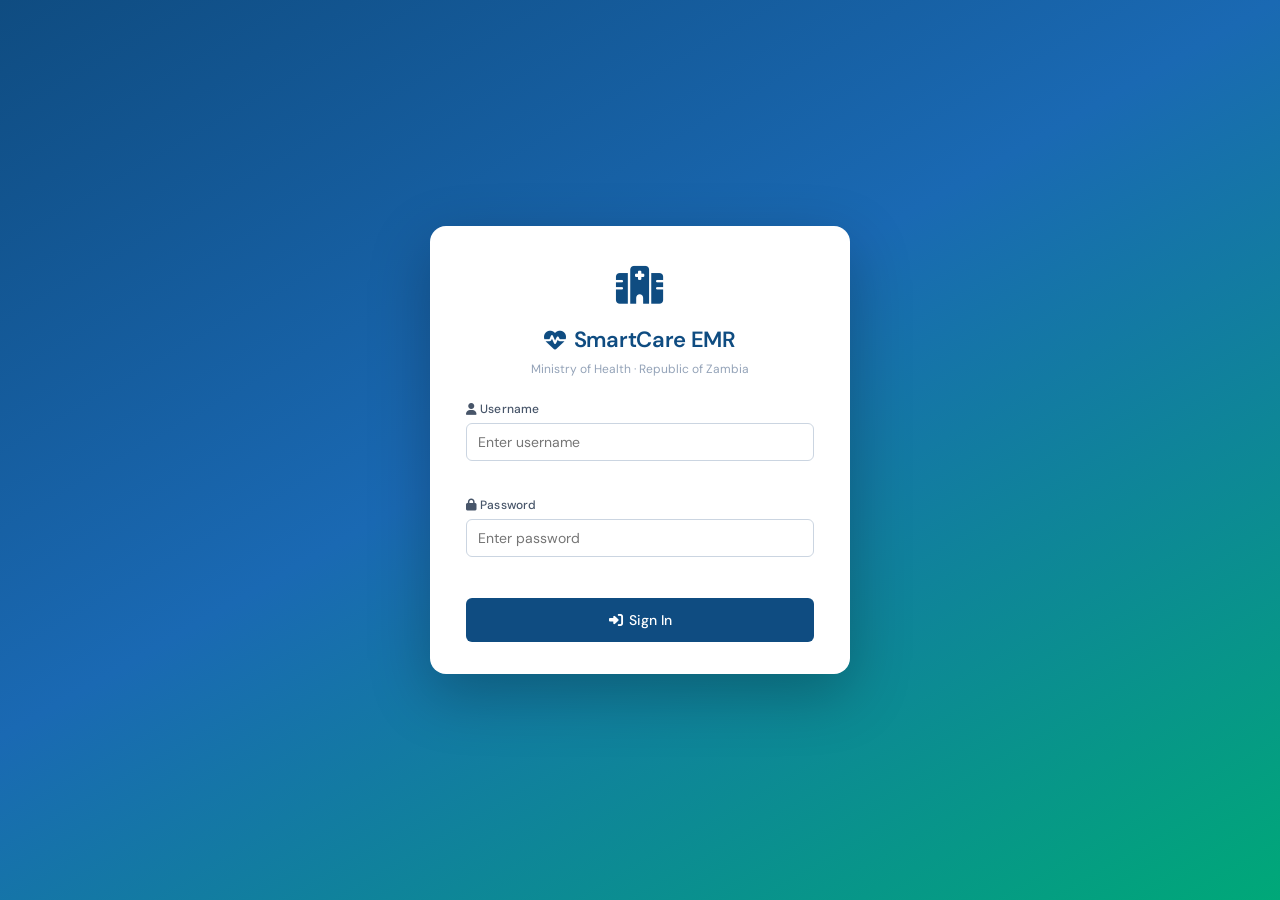
==== static/index.html @ 4b78ac8f "AI UI updated" ====
<!DOCTYPE html>
<html lang="en">
<head>
<meta charset="UTF-8">
<meta name="viewport" content="width=device-width, initial-scale=1.0">
<title>SmartCare EMR — Zambia</title>
<link href="https://fonts.googleapis.com/css2?family=DM+Sans:ital,opsz,wght@0,9..40,300;0,9..40,400;0,9..40,500;0,9..40,600;1,9..40,300&family=DM+Mono:wght@400;500&display=swap" rel="stylesheet">
<link rel="stylesheet" href="https://cdnjs.cloudflare.com/ajax/libs/font-awesome/6.5.2/css/all.min.css" integrity="sha512-SnH5WK+bZxgPHs44uWIX+LLJAJ9/2PkPKZ5QiAj6Ta86w+fsb2TkcmfRyVX3pBnMFcV7oQPJkl9QevSCWr3W6A==" crossorigin="anonymous" referrerpolicy="no-referrer" />
<style>
/* ── reset & design tokens ── */
*{box-sizing:border-box;margin:0;padding:0}
:root{
  --bg:#f0f4f8;--surface:#fff;--surface2:#f7f9fc;
  --border:#e2e8f0;--border2:#cbd5e1;
  --primary:#0f4c81;--primary-light:#1a69b3;--primary-ghost:#e8f0fb;
  --accent:#00a878;--accent-light:#e6f7f3;
  --danger:#dc2626;--danger-light:#fef2f2;
  --warn:#d97706;--warn-light:#fffbeb;
  --text:#0f172a;--text2:#475569;--text3:#94a3b8;
  --radius:10px;--radius-sm:6px;
  --shadow:0 1px 3px rgba(0,0,0,.08),0 1px 2px rgba(0,0,0,.05);
  --shadow-md:0 4px 12px rgba(0,0,0,.1);
  --sidebar-w:224px;
}
html,body{height:100%}
body{font-family:'DM Sans',sans-serif;background:var(--bg);color:var(--text);font-size:14px;line-height:1.5;-webkit-text-size-adjust:100%}
</style>
<style>
/* ── login screen ── */
#login-screen {
  display: flex;
  align-items: center;
  justify-content: center;
  min-height: 100vh;
  min-height: 100dvh; /* dynamic viewport on mobile — avoids browser chrome overlap */
  background: linear-gradient(150deg, #0f4c81 0%, #1a69b3 45%, #00a878 100%);
  padding: 16px;
  overflow-y: auto;
}
.login-card {
  background: white;
  border-radius: 16px;
  padding: 32px 36px;
  width: 100%;
  max-width: 420px;
  box-shadow: 0 20px 60px rgba(0,0,0,.25);
}
.login-logo { text-align: center; margin-bottom: 22px }
.login-logo .cross { font-size: 38px; margin-bottom: 8px; display: block }
.login-logo h1 {
  font-size: 22px; font-weight: 600; color: var(--primary);
  letter-spacing: -.3px; display: flex; align-items: center;
  justify-content: center; gap: 8px;
}
.login-logo p { font-size: 12px; color: var(--text3); margin-top: 4px }
/* Responsive login */
@media (max-width: 480px) {
  #login-screen {
    padding: 16px 12px;
    align-items: center;
    padding-top: max(16px, env(safe-area-inset-top, 16px));
    padding-bottom: max(16px, env(safe-area-inset-bottom, 16px));
  }
  .login-card {
    padding: 24px 20px;
    border-radius: 14px;
    max-height: none;
    margin: auto;
  }
  .login-logo { margin-bottom: 18px }
  .login-logo .cross { font-size: 32px }
  .login-logo h1 { font-size: 19px }
}
@media (max-width: 360px) {
  .login-logo h1 { font-size: 17px }
}
/* ── app shell ── */
#app{display:none;height:100vh;flex-direction:row;overflow:hidden}
.sidebar-overlay{display:none;position:fixed;inset:0;background:rgba(0,0,0,.45);z-index:99}
.sidebar-overlay.open{display:block}
/* ── sidebar ── */
.sidebar{width:var(--sidebar-w);background:var(--primary);display:flex;flex-direction:column;flex-shrink:0;overflow:hidden;z-index:100;transition:transform .25s ease}
.sidebar-logo{padding:20px 18px 16px;border-bottom:1px solid rgba(255,255,255,.1)}
.sidebar-logo h1{font-size:16px;font-weight:600;color:white;letter-spacing:-.2px}
.sidebar-logo p{font-size:11px;color:rgba(255,255,255,.5);margin-top:2px}
.sidebar-user{padding:12px 16px;border-bottom:1px solid rgba(255,255,255,.1);display:flex;align-items:center;gap:10px}
.user-avatar{width:34px;height:34px;border-radius:50%;background:rgba(255,255,255,.2);display:flex;align-items:center;justify-content:center;font-size:13px;font-weight:600;color:white;flex-shrink:0}
.user-info p{font-size:12px;font-weight:500;color:white;line-height:1.3}
.user-info span{font-size:10px;color:rgba(255,255,255,.5);text-transform:uppercase;letter-spacing:.4px}
nav{flex:1;padding:8px 0;overflow-y:auto}
.nav-section{padding:14px 18px 4px;font-size:10px;font-weight:600;text-transform:uppercase;letter-spacing:.6px;color:rgba(255,255,255,.3)}
.nav-item{display:flex;align-items:center;gap:10px;padding:11px 18px;cursor:pointer;color:rgba(255,255,255,.65);font-size:13px;font-weight:400;transition:all .15s;border-left:3px solid transparent;touch-action:manipulation}
.nav-item:hover,.nav-item:active{color:white;background:rgba(255,255,255,.07)}
.nav-item.active{color:white;background:rgba(255,255,255,.13);border-left-color:var(--accent);font-weight:500}
.nav-item i{width:16px;font-size:14px;text-align:center;flex-shrink:0;opacity:.8}
.nav-item.active i{opacity:1}
.sidebar-footer{padding:12px 16px;border-top:1px solid rgba(255,255,255,.1)}
.logout-btn{width:100%;padding:9px;background:rgba(255,255,255,.08);border:1px solid rgba(255,255,255,.15);border-radius:var(--radius-sm);color:rgba(255,255,255,.7);font-size:12px;cursor:pointer;font-family:inherit;transition:all .15s}
.logout-btn:hover{background:rgba(255,255,255,.15);color:white}
</style>
<style>
/* ── main area ── */
.main{flex:1;display:flex;flex-direction:column;overflow:hidden;min-width:0}
.topbar{background:white;border-bottom:1px solid var(--border);padding:0 20px;height:56px;display:flex;align-items:center;justify-content:space-between;flex-shrink:0;gap:12px}
.topbar-left{display:flex;align-items:center;gap:12px;min-width:0}
.topbar h2{font-size:16px;font-weight:600;color:var(--text);letter-spacing:-.2px;white-space:nowrap;overflow:hidden;text-overflow:ellipsis}
.topbar-right{display:flex;align-items:center;gap:10px;flex-shrink:0}
.hamburger{display:none;background:none;border:none;cursor:pointer;padding:6px;border-radius:6px;color:var(--text);flex-shrink:0;touch-action:manipulation}
.hamburger:hover{background:var(--bg)}
.hamburger i{font-size:18px}
.page{flex:1;overflow-y:auto;padding:20px}
/* ── dashboard banner ── */
.dash-banner{display:flex;align-items:center;gap:16px;background:white;border-radius:var(--radius);padding:16px 20px;margin-bottom:20px;border:1px solid var(--border);box-shadow:var(--shadow);flex-wrap:wrap}
.dash-banner__icon{width:44px;height:44px;border-radius:10px;display:flex;align-items:center;justify-content:center;font-size:20px;flex-shrink:0}
.dash-banner--doctor .dash-banner__icon{background:var(--primary-ghost);color:var(--primary)}
.dash-banner--nurse  .dash-banner__icon{background:var(--accent-light);color:var(--accent)}
.dash-banner--admin  .dash-banner__icon{background:var(--warn-light);color:var(--warn)}
.dash-banner__body{flex:1;min-width:0}
.dash-banner__name{font-size:15px;font-weight:600;color:var(--text);letter-spacing:-.2px}
.dash-banner__meta{font-size:12px;color:var(--text3);margin-top:2px}
.dash-banner__actions{display:flex;gap:8px;flex-wrap:wrap}
/* ── stat cards ── */
.stats-grid{display:grid;grid-template-columns:repeat(4,1fr);gap:14px;margin-bottom:20px}
.stat-card{background:white;border-radius:var(--radius);padding:16px 18px;border:1px solid var(--border);box-shadow:var(--shadow)}
.stat-card .label{font-size:11px;color:var(--text3);text-transform:uppercase;letter-spacing:.5px;margin-bottom:6px}
.stat-card .value{font-size:26px;font-weight:600;color:var(--text);line-height:1;letter-spacing:-.5px}
.stat-card .sub{font-size:11px;color:var(--text3);margin-top:4px}
.stat-card.accent{border-left:3px solid var(--accent)}
.stat-card.primary{border-left:3px solid var(--primary)}
.stat-card.warn{border-left:3px solid var(--warn)}
.stat-card.danger{border-left:3px solid var(--danger)}
/* ── cards ── */
.card{background:white;border-radius:var(--radius);border:1px solid var(--border);box-shadow:var(--shadow)}
.card--danger-border{border-left:3px solid var(--danger)}
.card--warn-border{border-left:3px solid var(--warn)}
.card-header{padding:14px 18px;border-bottom:1px solid var(--border);display:flex;align-items:center;justify-content:space-between;flex-wrap:wrap;gap:8px}
.card-header h3{font-size:14px;font-weight:600;color:var(--text)}
.card-body{padding:16px 18px}
/* ── grids ── */
.grid-2{display:grid;grid-template-columns:1fr 1fr;gap:16px}
.grid-3{display:grid;grid-template-columns:1fr 1fr 1fr;gap:16px}
</style>
<style>
/* ── tables ── */
.table-wrap{overflow-x:auto;-webkit-overflow-scrolling:touch}
table{width:100%;border-collapse:collapse}
th{text-align:left;font-size:11px;font-weight:600;text-transform:uppercase;letter-spacing:.5px;color:var(--text3);padding:10px 14px;border-bottom:1px solid var(--border);white-space:nowrap}
td{padding:11px 14px;border-bottom:1px solid var(--border);font-size:13px;color:var(--text2);vertical-align:middle}
tr:last-child td{border-bottom:none}
tr:hover td{background:#fafbfc}
.patient-name{font-weight:500;color:var(--text)}
/* ── badges ── */
.badge{display:inline-flex;align-items:center;gap:4px;padding:2px 9px;border-radius:20px;font-size:11px;font-weight:500;white-space:nowrap}
.badge-green{background:var(--accent-light);color:#065f46}
.badge-blue{background:var(--primary-ghost);color:var(--primary)}
.badge-warn{background:var(--warn-light);color:#92400e}
.badge-red{background:var(--danger-light);color:var(--danger)}
.badge-gray{background:#f1f5f9;color:var(--text3)}
/* ── forms ── */
.form-grid{display:grid;grid-template-columns:1fr 1fr;gap:14px}
.form-grid.cols-3{grid-template-columns:1fr 1fr 1fr}
.form-grid.cols-1{grid-template-columns:1fr}
.field{display:flex;flex-direction:column;gap:5px}
.field.span-2{grid-column:span 2}
label{font-size:12px;font-weight:500;color:var(--text2);letter-spacing:.1px}
input,select,textarea{padding:9px 11px;border:1px solid var(--border2);border-radius:var(--radius-sm);font-size:14px;font-family:inherit;color:var(--text);background:white;transition:border-color .15s,box-shadow .15s;outline:none;width:100%}
input:focus,select:focus,textarea:focus{border-color:var(--primary-light);box-shadow:0 0 0 3px rgba(26,105,179,.1)}
textarea{resize:vertical;min-height:70px}
.section-divider{grid-column:1/-1;padding:8px 0 4px;border-bottom:1px solid var(--border);margin-bottom:4px}
.section-divider h4{font-size:11px;font-weight:600;text-transform:uppercase;letter-spacing:.5px;color:var(--text3)}
/* ── buttons ── */
.btn{padding:9px 16px;border-radius:var(--radius-sm);font-size:13px;font-weight:500;cursor:pointer;font-family:inherit;transition:all .15s;border:none;display:inline-flex;align-items:center;gap:6px;touch-action:manipulation;white-space:nowrap}
.btn-primary{background:var(--primary);color:white}.btn-primary:hover{background:var(--primary-light)}
.btn-accent{background:var(--accent);color:white}.btn-accent:hover{background:#00956a}
.btn-outline{background:transparent;border:1px solid var(--border2);color:var(--text2)}.btn-outline:hover{background:var(--surface2)}
.btn-ghost{background:transparent;color:var(--primary);border:none;padding:6px 10px;font-size:12px}.btn-ghost:hover{background:var(--primary-ghost)}
.btn-danger{background:var(--danger);color:white}
.btn-sm{padding:5px 11px;font-size:12px}
/* ── search bar ── */
.search-bar{display:flex;align-items:center;gap:10px;background:white;border:1px solid var(--border2);border-radius:var(--radius-sm);padding:8px 12px;flex:1;max-width:380px}
.search-bar input{border:none;outline:none;font-size:13px;flex:1;background:transparent;color:var(--text);padding:0;box-shadow:none}
.search-bar i{color:var(--text3);flex-shrink:0;font-size:13px}
</style>
<style>
/* ── patient detail ── */
.patient-header{display:flex;align-items:flex-start;gap:16px;padding:18px;border-bottom:1px solid var(--border);flex-wrap:wrap}
.patient-avatar{width:52px;height:52px;border-radius:50%;background:var(--primary-ghost);display:flex;align-items:center;justify-content:center;font-size:18px;font-weight:600;color:var(--primary);flex-shrink:0}
.patient-meta{flex:1;min-width:0}
.patient-meta h2{font-size:18px;font-weight:600;letter-spacing:-.3px}
.patient-meta .smart-id{font-family:'DM Mono',monospace;font-size:12px;color:var(--primary);background:var(--primary-ghost);padding:2px 8px;border-radius:4px;display:inline-block;margin:3px 0}
.patient-actions{display:flex;gap:8px;flex-wrap:wrap}
.info-grid{display:grid;grid-template-columns:repeat(3,1fr);gap:12px;padding:16px 18px}
.info-item .key{font-size:10px;color:var(--text3);text-transform:uppercase;letter-spacing:.4px;margin-bottom:2px}
.info-item .val{font-size:13px;font-weight:500;color:var(--text)}
/* ── vitals ── */
.vitals-row{display:flex;gap:10px;flex-wrap:wrap;padding:14px 18px;background:var(--surface2);border-bottom:1px solid var(--border)}
.vital{background:white;border-radius:8px;padding:10px 14px;border:1px solid var(--border);text-align:center;min-width:76px}
.vital .v-label{font-size:10px;color:var(--text3);text-transform:uppercase;letter-spacing:.4px}
.vital .v-val{font-size:16px;font-weight:600;color:var(--primary);margin-top:2px}
.vital .v-unit{font-size:10px;color:var(--text3)}
/* ── encounter cards ── */
.enc-card{border:1px solid var(--border);border-radius:var(--radius-sm);margin-bottom:10px;overflow:hidden}
.enc-header{padding:12px 14px;background:var(--surface2);display:flex;align-items:center;justify-content:space-between;cursor:pointer;user-select:none;gap:8px}
.enc-header-left{display:flex;align-items:center;gap:8px;flex:1;min-width:0;flex-wrap:wrap}
.enc-header-right{display:flex;align-items:center;gap:10px;flex-shrink:0}
.enc-body{padding:14px 16px;display:none}
.enc-body.open{display:block}
.enc-detail-grid{display:grid;grid-template-columns:1fr 1fr;gap:10px}
.enc-detail .key{font-size:10px;color:var(--text3);text-transform:uppercase;letter-spacing:.3px;margin-bottom:2px}
.enc-detail .val{font-size:13px;color:var(--text2)}
/* ── charts ── */
.bar-chart{display:flex;flex-direction:column;gap:8px}
.bar-row{display:flex;align-items:center;gap:10px}
.bar-label{font-size:12px;color:var(--text2);width:110px;flex-shrink:0;white-space:nowrap;overflow:hidden;text-overflow:ellipsis}
.bar-track{flex:1;background:var(--bg);border-radius:4px;height:8px;overflow:hidden}
.bar-fill{height:100%;border-radius:4px;background:var(--primary);transition:width .5s ease}
.bar-fill.accent{background:var(--accent)}
.bar-val{font-size:11px;color:var(--text3);width:28px;text-align:right;flex-shrink:0}
.trend-chart{display:flex;align-items:flex-end;gap:6px;height:60px;padding:0 4px}
.trend-bar{flex:1;background:var(--primary);border-radius:3px 3px 0 0;opacity:.7;transition:opacity .15s;min-width:0;position:relative}
.trend-bar:hover{opacity:1}
.trend-bar .tip{position:absolute;top:-22px;left:50%;transform:translateX(-50%);background:var(--text);color:white;font-size:10px;padding:2px 6px;border-radius:4px;white-space:nowrap;opacity:0;pointer-events:none;transition:opacity .15s}
.trend-bar:hover .tip{opacity:1}
/* ── misc ── */
.vitals-modal-note{font-size:13px;color:var(--text2);margin-bottom:16px;display:flex;align-items:center;gap:6px}
.empty-state{text-align:center;padding:36px;color:var(--text3)}
.empty-state p{font-size:13px}
.tag{display:inline-block;background:var(--primary-ghost);color:var(--primary);font-size:11px;padding:2px 8px;border-radius:4px;font-family:'DM Mono',monospace}
.flex{display:flex;align-items:center}
.gap-2{gap:8px}.gap-3{gap:12px}.mb-4{margin-bottom:16px}
.text-sm{font-size:12px;color:var(--text3)}
.loading{text-align:center;padding:40px;color:var(--text3);font-size:13px}
.section-title{font-size:13px;font-weight:600;color:var(--text);margin-bottom:12px}
.page-toolbar{display:flex;align-items:center;justify-content:space-between;flex-wrap:wrap;gap:10px;margin-bottom:16px}
/* ── toast ── */
.toast{position:fixed;bottom:24px;right:16px;left:16px;max-width:360px;margin:0 auto;background:var(--text);color:white;padding:11px 18px;border-radius:var(--radius-sm);font-size:13px;z-index:1000;transform:translateY(80px);opacity:0;transition:all .3s;box-shadow:var(--shadow-md)}
.toast.show{transform:translateY(0);opacity:1}
.toast.success{background:var(--accent)}.toast.error{background:var(--danger)}
/* ── modal ── */
.modal-overlay{position:fixed;inset:0;background:rgba(0,0,0,.45);z-index:200;display:none;align-items:flex-end;justify-content:center;padding:0}
.modal-overlay.open{display:flex}
.modal{background:white;border-radius:16px 16px 0 0;width:100%;max-width:700px;max-height:92vh;overflow:hidden;display:flex;flex-direction:column;box-shadow:0 -8px 40px rgba(0,0,0,.2)}
.modal-header{padding:16px 20px;border-bottom:1px solid var(--border);display:flex;align-items:center;justify-content:space-between;flex-shrink:0}
.modal-header h3{font-size:16px;font-weight:600}
.modal-body{padding:20px;overflow-y:auto;flex:1;-webkit-overflow-scrolling:touch}
.modal-footer{padding:14px 20px;border-top:1px solid var(--border);display:flex;justify-content:flex-end;gap:10px;flex-shrink:0;flex-wrap:wrap}
</style>
<style>
/* ════════════════════════════════════════════
   RESPONSIVE
   ════════════════════════════════════════════ */
@media (max-width:900px){
  .stats-grid{grid-template-columns:repeat(2,1fr)}
  .grid-3{grid-template-columns:1fr 1fr}
  .info-grid{grid-template-columns:repeat(2,1fr)}
}
@media (max-width:640px){
  .sidebar{position:fixed;top:0;left:0;bottom:0;transform:translateX(-100%);box-shadow:4px 0 24px rgba(0,0,0,.2)}
  .sidebar.open{transform:translateX(0)}
  .hamburger{display:flex}
  #topbar-facility,#topbar-date{display:none}
  .page{padding:14px}
  .stats-grid{grid-template-columns:1fr 1fr}
  .grid-2,.grid-3{grid-template-columns:1fr}
  .info-grid{grid-template-columns:1fr 1fr}
  .enc-detail-grid{grid-template-columns:1fr}
  .form-grid,.form-grid.cols-3{grid-template-columns:1fr}
  .field.span-2{grid-column:span 1}
  .search-bar{max-width:100%}
  .patient-header{flex-direction:column}
  .patient-actions{width:100%}
  .patient-actions .btn{flex:1;justify-content:center}
  .login-card{padding:24px 20px}
  .modal{max-height:95vh}
  .modal-footer{flex-direction:column}
  .modal-footer .btn{width:100%;justify-content:center}
  .topbar{padding:0 14px}
  .toast{bottom:16px;right:12px;left:12px}
  .dash-banner{flex-direction:column;align-items:flex-start}
  .dash-banner__actions{width:100%}
  .dash-banner__actions .btn{flex:1;justify-content:center}
}
@media (max-width:380px){
  .stats-grid{grid-template-columns:1fr}
}

/* ── Enhanced dashboard components ── */

/* AI nav item highlight */
.nav-item[data-page="ai"]{border-left-color:transparent}
.nav-item[data-page="ai"].active{border-left-color:#f59e0b}

/* KPI delta badges on stat cards */
.stat-delta{display:inline-flex;align-items:center;gap:3px;font-size:11px;font-weight:600;padding:1px 6px;border-radius:10px;margin-top:4px}
.stat-delta.up{background:#dcfce7;color:#166534}
.stat-delta.down{background:var(--danger-light);color:var(--danger)}
.stat-delta.flat{background:#f1f5f9;color:var(--text3)}

/* Data quality panel */
.dq-issue{display:flex;align-items:flex-start;gap:12px;padding:12px 0;border-bottom:1px solid var(--border)}
.dq-issue:last-child{border-bottom:none}
.dq-icon{width:32px;height:32px;border-radius:8px;display:flex;align-items:center;justify-content:center;font-size:14px;flex-shrink:0;margin-top:2px}
.dq-icon.high{background:var(--danger-light);color:var(--danger)}
.dq-icon.med{background:var(--warn-light);color:var(--warn)}
.dq-icon.low{background:var(--primary-ghost);color:var(--primary)}
.dq-body{flex:1}
.dq-title{font-size:13px;font-weight:500;color:var(--text)}
.dq-desc{font-size:12px;color:var(--text3);margin-top:2px}
.dq-count{font-size:22px;font-weight:700;flex-shrink:0;text-align:right;min-width:40px}

/* Quick search results */
.qsr-item{display:flex;align-items:center;gap:10px;padding:10px 14px;cursor:pointer;border-bottom:1px solid var(--border);transition:background .1s}
.qsr-item:last-child{border-bottom:none}
.qsr-item:hover{background:var(--bg)}
.qsr-avatar{width:30px;height:30px;border-radius:50%;background:var(--primary-ghost);color:var(--primary);display:flex;align-items:center;justify-content:center;font-size:11px;font-weight:600;flex-shrink:0}
.qsr-body{flex:1;min-width:0}
.qsr-name{font-size:13px;font-weight:500;color:var(--text)}
.qsr-meta{font-size:11px;color:var(--text3);margin-top:2px}

/* Triage mode bar */
.triage-mode-bar{display:none;align-items:center;justify-content:space-between;gap:12px;background:var(--primary);border-radius:var(--radius);padding:14px 18px;margin-bottom:16px;flex-wrap:wrap}
.triage-mode-bar.active{display:flex}
.tm-info{color:#fff}
.tm-info h4{font-size:14px;font-weight:600}
.tm-info p{font-size:12px;opacity:.75;margin-top:2px}
.tm-actions{display:flex;gap:8px;flex-wrap:wrap;align-items:center}
.progress-bar{height:4px;background:rgba(255,255,255,.2);border-radius:2px;overflow:hidden;margin-top:6px;min-width:120px}
.progress-fill{height:100%;background:var(--accent);border-radius:2px;transition:width .4s ease}

/* Vitals quick-entry strip */
.vitals-strip{display:grid;grid-template-columns:repeat(6,1fr);gap:10px;padding:14px 18px;border-top:1px solid var(--border)}
.vs-field{display:flex;flex-direction:column;gap:4px}
.vs-label{font-size:10px;font-weight:600;text-transform:uppercase;letter-spacing:.4px;color:var(--text3)}
.vs-input{padding:7px 10px;border:1px solid var(--border2);border-radius:var(--radius-sm);font-size:14px;font-family:inherit;outline:none;width:100%;transition:border-color .15s,box-shadow .15s}
.vs-input:focus{border-color:var(--accent);box-shadow:0 0 0 3px rgba(0,168,120,.1)}

/* Critical row in triage */
@keyframes pulse-anim{0%,100%{opacity:1}50%{opacity:.7}}
.critical-label{display:inline-flex;align-items:center;gap:4px;background:var(--danger);color:#fff;padding:2px 7px;border-radius:4px;font-size:10px;font-weight:700;text-transform:uppercase;letter-spacing:.4px;animation:pulse-anim 2s infinite}

@media(max-width:640px){.vitals-strip{grid-template-columns:repeat(2,1fr)}}

/* ════════════════════════════════════════════════════════
   AI ASSISTANT — Professional UI v2
   ════════════════════════════════════════════════════════ */

@keyframes ai-shimmer{0%{background-position:0% 50%}50%{background-position:100% 50%}100%{background-position:0% 50%}}
@keyframes ai-status-pulse{0%{box-shadow:0 0 0 0 rgba(34,197,94,.5)}70%{box-shadow:0 0 0 5px rgba(34,197,94,0)}100%{box-shadow:0 0 0 0 rgba(34,197,94,0)}}
@keyframes bubble-in{from{opacity:0;transform:translateY(12px) scale(.98)}to{opacity:1;transform:translateY(0) scale(1)}}
@keyframes ai-dot-bounce{0%,60%,100%{transform:translateY(0);opacity:.35}30%{transform:translateY(-5px);opacity:1}}
@keyframes ai-fade-in{from{opacity:0;transform:translateY(8px)}to{opacity:1;transform:none}}

#ai-shell{display:flex;flex-direction:column;height:calc(100vh - 56px - 40px);max-width:900px;margin:0 auto;gap:12px}

/* Hero */
.ai-hero{position:relative;background:#fff;border:1px solid var(--border);border-radius:16px;padding:18px 22px;overflow:hidden;box-shadow:0 2px 16px rgba(15,76,129,.08),0 1px 3px rgba(0,0,0,.06);flex-shrink:0}
.ai-hero__glow{position:absolute;inset:0;pointer-events:none;opacity:.9}
.ai-hero::before{content:'';position:absolute;inset:0;background:linear-gradient(120deg,rgba(15,76,129,.04) 0%,rgba(26,105,179,.07) 40%,rgba(0,168,120,.04) 70%,rgba(15,76,129,.04) 100%);background-size:300% 300%;animation:ai-shimmer 8s ease infinite;pointer-events:none;border-radius:inherit}
.ai-hero__inner{position:relative;display:flex;align-items:center;gap:16px}
.ai-hero__icon{width:54px;height:54px;border-radius:15px;display:flex;align-items:center;justify-content:center;font-size:22px;color:white;flex-shrink:0;box-shadow:0 6px 20px rgba(0,0,0,.22),inset 0 1px 0 rgba(255,255,255,.2)}
.ai-hero__text{flex:1;min-width:0}
.ai-hero__title{font-size:17px;font-weight:700;color:var(--text);letter-spacing:-.35px;line-height:1.25}
.ai-hero__sub{font-size:12px;color:var(--text3);margin-top:5px;display:flex;align-items:center;gap:7px;flex-wrap:wrap}
.ai-hero__divider{opacity:.4}
.ai-status-dot{display:inline-block;width:8px;height:8px;border-radius:50%;background:#22c55e;flex-shrink:0;animation:ai-status-pulse 2.4s infinite}
.ai-hero__meta-badge{display:inline-flex;align-items:center;gap:5px;background:rgba(15,76,129,.07);border:1px solid rgba(15,76,129,.12);border-radius:20px;padding:2px 9px;font-size:11px;font-weight:500;color:var(--primary);letter-spacing:.1px}
.ai-hero__actions{flex-shrink:0}
.ai-icon-btn{display:inline-flex;align-items:center;gap:7px;padding:8px 15px;border:1.5px solid var(--border2);border-radius:9px;background:white;color:var(--text2);font-size:12px;font-weight:500;font-family:inherit;cursor:pointer;transition:all .18s;box-shadow:0 1px 4px rgba(0,0,0,.06)}
.ai-icon-btn i{font-size:12px}
.ai-icon-btn:hover{background:var(--bg);border-color:var(--primary);color:var(--primary);box-shadow:0 2px 8px rgba(15,76,129,.12)}

/* Tabs */
.ai-tabs{display:flex;background:white;border:1px solid var(--border);border-radius:12px;overflow:hidden;box-shadow:0 1px 4px rgba(0,0,0,.06);flex-shrink:0;padding:4px;gap:2px}
.ai-tab{flex:1;padding:9px 16px;border:none;background:transparent;cursor:pointer;font-family:inherit;font-size:13px;font-weight:500;color:var(--text3);display:flex;align-items:center;justify-content:center;gap:7px;transition:all .2s;border-radius:9px;position:relative}
.ai-tab i{font-size:13px}
.ai-tab:hover:not(.ai-tab--active){background:var(--bg);color:var(--text2)}
.ai-tab--active{color:var(--tab-color,var(--primary));background:color-mix(in srgb,var(--tab-color,var(--primary)) 10%,white);font-weight:600;box-shadow:0 1px 6px rgba(0,0,0,.1)}

/* Chat panel */
.ai-chat-panel{flex:1;display:flex;flex-direction:column;min-height:0;background:white;border:1px solid var(--border);border-radius:16px;overflow:hidden;box-shadow:0 2px 16px rgba(15,76,129,.07),0 1px 3px rgba(0,0,0,.05)}

/* Messages */
.ai-messages{flex:1;overflow-y:auto;padding:24px 20px 16px;display:flex;flex-direction:column;gap:18px;scroll-behavior:smooth;background:radial-gradient(ellipse at top left,rgba(15,76,129,.025) 0%,transparent 60%),radial-gradient(ellipse at bottom right,rgba(0,168,120,.02) 0%,transparent 60%),#fff}
.ai-messages::-webkit-scrollbar{width:4px}
.ai-messages::-webkit-scrollbar-track{background:transparent}
.ai-messages::-webkit-scrollbar-thumb{background:var(--border2);border-radius:4px}

/* Bubble rows */
.ai-bubble-row{display:flex;align-items:flex-end;gap:10px;animation:bubble-in .24s cubic-bezier(.22,.68,0,1.2)}
.ai-bubble-row--user{justify-content:flex-end}
.ai-bubble-row--ai{justify-content:flex-start}

/* Avatar */
.ai-avatar{width:34px;height:34px;border-radius:50%;display:flex;align-items:center;justify-content:center;font-size:13px;flex-shrink:0;margin-bottom:2px;box-shadow:0 2px 8px rgba(0,0,0,.12)}
.ai-avatar--user{color:white}
.ai-avatar--ai{border:1.5px solid var(--border)}

/* Bubbles */
.ai-bubble{max-width:72%;border-radius:18px;padding:13px 17px;font-size:14px;line-height:1.7;position:relative}
.ai-bubble--user{color:white;border-bottom-right-radius:5px;box-shadow:0 4px 16px rgba(0,0,0,.18)}
.ai-bubble--ai{background:#f8fafc;color:var(--text);border:1px solid var(--border);border-bottom-left-radius:5px;box-shadow:0 1px 4px rgba(0,0,0,.05)}
.ai-bubble__text{white-space:pre-wrap;word-break:break-word}
.ai-bubble__footer{display:flex;align-items:center;justify-content:flex-end;gap:8px;margin-top:7px;padding-top:6px;border-top:1px solid rgba(0,0,0,.05)}
.ai-bubble--user .ai-bubble__footer{border-top-color:rgba(255,255,255,.15)}
.ai-bubble__time{font-size:10px;opacity:.5;font-variant-numeric:tabular-nums}
.ai-copy-btn{background:none;border:none;cursor:pointer;color:var(--text3);font-size:11px;padding:3px 5px;border-radius:5px;transition:all .15s;opacity:0;display:flex;align-items:center;gap:3px}
.ai-bubble--ai:hover .ai-copy-btn{opacity:1}
.ai-copy-btn:hover{background:var(--border);color:var(--text2)}

/* Text formatting */
.ai-heading{font-size:14px;font-weight:700;color:var(--text);margin:12px 0 5px;padding-left:10px;border-left:3px solid var(--primary)}
.ai-bubble--user .ai-heading{border-left-color:rgba(255,255,255,.6);color:white}
.ai-para{margin-top:8px}
.ai-list-item{display:flex;gap:9px;align-items:baseline;margin:4px 0}
.ai-list-num{font-weight:700;color:var(--primary);min-width:20px;flex-shrink:0}
.ai-bubble--user .ai-list-num{color:rgba(255,255,255,.85)}
.ai-list-bullet{color:var(--primary);font-size:15px;line-height:1;flex-shrink:0}
.ai-bubble--user .ai-list-bullet{color:rgba(255,255,255,.75)}
.ai-inline-code{font-family:'DM Mono',monospace;font-size:12px;background:rgba(15,76,129,.08);color:var(--primary);padding:1px 6px;border-radius:5px;border:1px solid rgba(15,76,129,.12)}
.ai-bubble--user .ai-inline-code{background:rgba(255,255,255,.2);color:white;border-color:rgba(255,255,255,.25)}

/* Typing indicator */
.ai-typing{display:flex;gap:5px;align-items:center;padding:5px 2px}
.ai-dot{width:7px;height:7px;border-radius:50%;background:var(--text3);animation:ai-dot-bounce 1.3s infinite ease-in-out;display:inline-block}

/* Suggestion chips */
.ai-suggestions{display:flex;flex-direction:column;gap:12px;margin-top:6px}
.ai-suggestions__label{font-size:11px;font-weight:600;text-transform:uppercase;letter-spacing:.7px;color:var(--text3);display:flex;align-items:center;gap:6px}
.ai-chips-grid{display:grid;grid-template-columns:1fr 1fr;gap:9px}
.ai-chip{display:flex;align-items:center;gap:11px;padding:12px 14px;background:white;border:1.5px solid rgba(0,0,0,.07);border-radius:12px;cursor:pointer;font-family:inherit;font-size:13px;color:var(--text2);text-align:left;transition:all .2s;box-shadow:0 1px 4px rgba(0,0,0,.06)}
.ai-chip:hover{background:color-mix(in srgb,var(--chip-color) 5%,white);border-color:color-mix(in srgb,var(--chip-color) 35%,transparent);color:var(--text);transform:translateY(-2px);box-shadow:0 6px 18px rgba(0,0,0,.1)}
.ai-chip__icon{width:32px;height:32px;border-radius:9px;background:color-mix(in srgb,var(--chip-color) 12%,white);color:var(--chip-color);display:flex;align-items:center;justify-content:center;font-size:13px;flex-shrink:0;transition:all .2s}
.ai-chip:hover .ai-chip__icon{background:color-mix(in srgb,var(--chip-color) 18%,white);box-shadow:0 2px 8px color-mix(in srgb,var(--chip-color) 30%,transparent)}
.ai-chip__text{flex:1;line-height:1.45;font-size:12.5px}
.ai-chip__arrow{font-size:10px;color:var(--text3);opacity:0;transform:translateX(-6px);transition:all .2s}
.ai-chip:hover .ai-chip__arrow{opacity:1;transform:translateX(0);color:var(--chip-color)}

/* Input composer */
.ai-input-area{border-top:1px solid var(--border);padding:12px 14px 11px;background:#f8fafc;flex-shrink:0}
.ai-input-row{display:flex;gap:9px;align-items:flex-end}
.ai-input-wrap{flex:1;position:relative}
.ai-textarea{width:100%;padding:11px 14px;border:1.5px solid var(--border2);border-radius:12px;font-size:14px;font-family:inherit;color:var(--text);background:white;resize:none;outline:none;line-height:1.6;max-height:140px;overflow-y:auto;transition:border-color .18s,box-shadow .18s;display:block;box-shadow:0 1px 4px rgba(0,0,0,.05)}
.ai-textarea::placeholder{color:var(--text3)}
.ai-textarea:focus{border-color:var(--focus-color,var(--primary));box-shadow:0 0 0 3.5px color-mix(in srgb,var(--focus-color,var(--primary)) 13%,transparent),0 1px 4px rgba(0,0,0,.05)}
.ai-input-hint{font-size:10px;color:var(--text3);margin-top:6px;display:flex;align-items:center;gap:4px;opacity:.8}
.ai-send-btn{width:46px;height:46px;border-radius:12px;border:none;cursor:pointer;color:white;font-size:16px;flex-shrink:0;display:flex;align-items:center;justify-content:center;transition:opacity .15s,transform .18s,box-shadow .18s;box-shadow:0 4px 14px rgba(0,0,0,.22)}
.ai-send-btn:hover:not(:disabled){transform:scale(1.07) translateY(-1px);box-shadow:0 6px 20px rgba(0,0,0,.3)}
.ai-send-btn:active:not(:disabled){transform:scale(.96)}
.ai-disclaimer{font-size:10.5px;color:var(--text3);margin-top:9px;text-align:center;display:flex;align-items:center;justify-content:center;gap:5px;line-height:1.5;opacity:.85}

/* Insights panel */
.ai-insights-panel{flex:1;display:flex;flex-direction:column;gap:12px;overflow-y:auto;min-height:0}
.ai-insights-panel::-webkit-scrollbar{width:4px}
.ai-insights-panel::-webkit-scrollbar-track{background:transparent}
.ai-insights-panel::-webkit-scrollbar-thumb{background:var(--border2);border-radius:4px}
.ai-insights-hero{position:relative;overflow:hidden;border:1px solid var(--border);border-radius:16px;padding:20px 24px;display:flex;align-items:center;gap:16px;box-shadow:0 2px 14px rgba(15,76,129,.07);flex-shrink:0}
.ai-insights-hero::before{content:'';position:absolute;inset:0;background:linear-gradient(120deg,rgba(15,76,129,.05) 0%,rgba(26,105,179,.07) 40%,rgba(0,168,120,.04) 80%,transparent 100%);background-size:300% 300%;animation:ai-shimmer 8s ease infinite;pointer-events:none}
.ai-insights-hero__icon{position:relative;width:56px;height:56px;border-radius:15px;display:flex;align-items:center;justify-content:center;font-size:24px;color:white;flex-shrink:0;box-shadow:0 6px 20px rgba(0,0,0,.22),inset 0 1px 0 rgba(255,255,255,.2)}
.ai-insights-hero__title{position:relative;font-size:18px;font-weight:700;color:var(--text);letter-spacing:-.35px}
.ai-insights-hero__sub{position:relative;font-size:12px;color:var(--text3);margin-top:3px}
.ai-insights-card{background:white;border:1px solid var(--border);border-left:4px solid var(--accent-color,var(--primary));border-radius:14px;overflow:hidden;box-shadow:0 2px 12px rgba(0,0,0,.06)}
.ai-insights-card__header{display:flex;align-items:center;justify-content:space-between;padding:13px 18px;border-bottom:1px solid var(--border);background:#f8fafc}
.ai-insights-card__label{display:flex;align-items:center;gap:10px;font-size:13px;font-weight:600;color:var(--text)}
.ai-insights-card__icon{width:32px;height:32px;border-radius:8px;display:flex;align-items:center;justify-content:center;font-size:13px}
.ai-refresh-btn{display:inline-flex;align-items:center;gap:6px;padding:6px 12px;border:1.5px solid var(--border2);border-radius:8px;background:white;color:var(--text2);font-size:12px;font-weight:500;font-family:inherit;cursor:pointer;transition:all .18s;box-shadow:0 1px 4px rgba(0,0,0,.06)}
.ai-refresh-btn:hover{background:var(--primary-ghost);border-color:var(--primary);color:var(--primary)}
.ai-insights-card__body{padding:22px 20px}
.ai-insight-state{display:flex;align-items:center;gap:14px;padding:8px 0}
.ai-insight-state__spinner{width:44px;height:44px;border-radius:12px;background:var(--primary-ghost);color:var(--primary);display:flex;align-items:center;justify-content:center;font-size:17px;flex-shrink:0;box-shadow:0 2px 8px rgba(15,76,129,.1)}
.ai-insight-state__spinner--error{background:var(--danger-light);color:var(--danger);box-shadow:0 2px 8px rgba(220,38,38,.1)}
.ai-insight-state__spinner--idle{background:var(--warn-light);color:var(--warn);box-shadow:0 2px 8px rgba(217,119,6,.1)}
.ai-insight-state__title{font-size:14px;font-weight:600;color:var(--text)}
.ai-insight-state__sub{font-size:12px;color:var(--text3);margin-top:3px;line-height:1.5}
.ai-insight-content{font-size:14px;color:var(--text2);line-height:1.85;white-space:pre-wrap}
.ai-insights-disclaimer{display:flex;align-items:flex-start;gap:9px;padding:12px 16px;background:linear-gradient(135deg,var(--primary-ghost),rgba(230,247,243,.5));border:1px solid rgba(15,76,129,.1);border-radius:12px;font-size:11.5px;color:var(--text3);line-height:1.6;flex-shrink:0}
.ai-insights-disclaimer i{color:var(--primary);flex-shrink:0;margin-top:1px;opacity:.8}

/* CTA + badges */
.ai-cta-btn{display:inline-flex;align-items:center;gap:8px;padding:9px 16px;border-radius:var(--radius-sm);border:none;cursor:pointer;font-family:inherit;font-size:13px;font-weight:500;transition:all .18s;background:linear-gradient(135deg,var(--primary) 0%,#1a69b3 50%,var(--accent) 100%);color:white;box-shadow:0 2px 10px rgba(15,76,129,.35)}
.ai-cta-btn:hover{filter:brightness(1.08);box-shadow:0 5px 18px rgba(15,76,129,.45);transform:translateY(-1px)}
.ai-badge{background:rgba(255,255,255,.22);border-radius:4px;padding:1px 6px;font-size:10px;font-weight:600;letter-spacing:.3px;text-transform:uppercase}
.ai-panel-fade{animation:ai-fade-in .28s ease}

@media(max-width:640px){
  #ai-shell{height:calc(100dvh - 56px - 28px)}
  .ai-hero{padding:14px 16px;border-radius:12px}
  .ai-hero__icon{width:44px;height:44px;font-size:18px;border-radius:12px}
  .ai-hero__title{font-size:15px}
  .ai-hero__meta-badge{display:none}
  .ai-chips-grid{grid-template-columns:1fr}
  .ai-messages{padding:16px 14px}
  .ai-bubble{max-width:88%;font-size:13.5px}
  .ai-icon-btn span{display:none}
  .ai-tabs{padding:3px}
  .ai-chat-panel{border-radius:12px}
}
@media(max-width:480px){
  .ai-hero__sub .ai-hero__divider,.ai-hero__sub span:last-child{display:none}
  .ai-send-btn{width:42px;height:42px;border-radius:10px;font-size:15px}
}
</style>
<body>

<!-- ═══════════════════════ LOGIN ═══════════════════════ -->
<div id="login-screen">
  <div class="login-card">

    <div class="login-logo">
      <span class="cross"><i class="fa-solid fa-hospital" style="color:var(--primary)"></i></span>
      <h1><i class="fa-solid fa-heart-pulse"></i> SmartCare EMR</h1>
      <p>Ministry of Health · Republic of Zambia</p>
    </div>

    <div class="field" style="margin-bottom:14px">
      <label><i class="fas fa-user"></i> Username</label>
      <input type="text" id="l-user" placeholder="Enter username"
             autocomplete="username" inputmode="text">
    </div><br>
    <div class="field" style="margin-bottom:20px">
      <label><i class="fas fa-lock"></i> Password</label>
      <input type="password" id="l-pass" placeholder="Enter password"
             autocomplete="current-password"
             onkeydown="if(event.key==='Enter')doLogin()">
    </div><br>
    <button class="btn btn-primary"
            style="width:100%;justify-content:center;padding:13px;font-size:14px"
            onclick="doLogin()">
      <i class="fa-solid fa-sign-in-alt"></i> Sign In
    </button>
    <p id="l-err" style="color:var(--danger);font-size:12px;margin-top:12px;
                          text-align:center;display:none;line-height:1.4"></p>

  </div>
</div>

<!-- ═══════════════════════ APP SHELL ═══════════════════ -->
<div id="app">
  <div class="sidebar-overlay" id="sidebar-overlay" onclick="closeSidebar()"></div>
  <div class="sidebar" id="sidebar">
    <div class="sidebar-logo">
      <h1><i class="fa-solid fa-hospital-user" style="margin-right:6px"></i>SmartCare</h1>
      <p>EMR System · Zambia</p>
    </div>
    <div class="sidebar-user">
      <div class="user-avatar" id="sidebar-avatar">U</div>
      <div class="user-info">
        <p id="sidebar-name">User</p>
        <span id="sidebar-role">Role</span>
      </div>
    </div>
    <nav id="sidebar-nav"></nav>
    <div class="sidebar-footer">
      <button class="logout-btn" onclick="logout()">
        <i class="fa-solid fa-right-from-bracket"></i> Sign Out
      </button>
    </div>
  </div>
  <div class="main">
    <div class="topbar">
      <div class="topbar-left">
        <button class="hamburger" id="hamburger" onclick="toggleSidebar()" aria-label="Toggle menu">
          <i class="fa-solid fa-bars"></i>
        </button>
        <h2 id="page-title">Dashboard</h2>
      </div>
      <!-- Doctor: quick patient search -->
      <div id="qs-wrap" style="display:none;position:relative;flex:1;max-width:340px;margin:0 12px">
        <i class="fa-solid fa-magnifying-glass" style="position:absolute;left:11px;top:50%;transform:translateY(-50%);color:var(--text3);font-size:13px;pointer-events:none"></i>
        <input id="qs-input" type="text" placeholder="Quick patient search…" autocomplete="off"
          style="width:100%;padding:9px 12px 9px 34px;border:1px solid var(--border2);border-radius:var(--radius-sm);font-size:13px;font-family:inherit;outline:none"
          oninput="handleQuickSearch(this.value)" onfocus="openQS()">
        <div id="qs-results" style="display:none;position:absolute;top:calc(100% + 6px);left:0;right:0;background:white;border:1px solid var(--border);border-radius:var(--radius-sm);box-shadow:var(--shadow-md);z-index:100;max-height:320px;overflow-y:auto"></div>
      </div>
      <!-- Nurse: batch triage button -->
      <div id="triage-btn-wrap" style="display:none">
        <button class="btn btn-accent btn-sm" onclick="startBatchTriage()">
          <i class="fa-solid fa-bolt"></i> Batch Triage
        </button>
      </div>
      <div class="topbar-right">
        <span class="text-sm" id="topbar-facility"></span>
        <span id="topbar-date" class="text-sm"></span>
      </div>
    </div>
    <div class="page" id="page-content"></div>
  </div>
</div>

<!-- ═══════════════════════ MODAL ═══════════════════════ -->
<div class="modal-overlay" id="modal-overlay">
  <div class="modal" id="modal">
    <div class="modal-header">
      <h3 id="modal-title">Modal</h3>
      <button class="btn btn-ghost btn-sm" onclick="closeModal()" style="padding:4px 8px;font-size:16px">
        <i class="fa-solid fa-xmark"></i>
      </button>
    </div>
    <div class="modal-body" id="modal-body"></div>
    <div class="modal-footer" id="modal-footer"></div>
  </div>
</div>
<div class="toast" id="toast"></div>

<script src="/static/js/dashboard.doctor.js"></script>
<script src="/static/js/dashboard.nurse.js"></script>
<script src="/static/js/dashboard.admin.js"></script>
<script src="/static/js/pages.js"></script>
<script src="/static/js/ai.js"></script>
<!-- role-dashboards.js removed — was duplicate dead code -->
<script>
/* ═══════════════════════════════════════════════════════
   APP CORE — auth, routing, helpers
   ═══════════════════════════════════════════════════════ */

const API = '';
let token        = localStorage.getItem('emr_token');
let refreshToken = localStorage.getItem('emr_refresh');
let currentUser  = JSON.parse(localStorage.getItem('emr_user') || 'null');
let currentPage  = 'dashboard';
let _refreshTimer = null;

/* ── role nav ── */
const ROLE_NAV = {
  doctor: `
    <div class="nav-section">Clinical</div>
    <div class="nav-item" data-page="dashboard"  onclick="navigate('dashboard')"><i class="fa-solid fa-gauge-high fa-fw"></i> Dashboard</div>
    <div class="nav-item" data-page="patients"   onclick="navigate('patients')"><i class="fa-solid fa-users fa-fw"></i> Patients</div>
    <div class="nav-item" data-page="encounters" onclick="navigate('encounters')"><i class="fa-solid fa-stethoscope fa-fw"></i> Encounters</div>
    <div class="nav-section">Tools</div>
    <div class="nav-item" data-page="reports" onclick="navigate('reports')"><i class="fa-solid fa-chart-bar fa-fw"></i> Reports</div>
    <div class="nav-item" data-page="ai" onclick="navigateAI()" style="border-left:3px solid transparent">
      <i class="fa-solid fa-robot fa-fw"></i> AI Assistant
      <span style="margin-left:auto;background:var(--primary);color:white;font-size:9px;
             font-weight:700;padding:1px 6px;border-radius:10px;letter-spacing:.3px">NEW</span>
    </div>`,
  nurse: `
    <div class="nav-section">Nursing</div>
    <div class="nav-item" data-page="dashboard"  onclick="navigate('dashboard')"><i class="fa-solid fa-gauge-high fa-fw"></i> Dashboard</div>
    <div class="nav-item" data-page="patients"   onclick="navigate('patients')"><i class="fa-solid fa-users fa-fw"></i> Patients</div>
    <div class="nav-item" data-page="encounters" onclick="navigate('encounters')"><i class="fa-solid fa-stethoscope fa-fw"></i> Encounters</div>
    <div class="nav-section">Tools</div>
    <div class="nav-item" data-page="reports" onclick="navigate('reports')"><i class="fa-solid fa-chart-bar fa-fw"></i> Reports</div>
    <div class="nav-item" data-page="ai" onclick="navigateAI()" style="border-left:3px solid transparent">
      <i class="fa-solid fa-robot fa-fw"></i> AI Assistant
      <span style="margin-left:auto;background:var(--accent);color:white;font-size:9px;
             font-weight:700;padding:1px 6px;border-radius:10px;letter-spacing:.3px">NEW</span>
    </div>`,
  admin: `
    <div class="nav-section">Main</div>
    <div class="nav-item" data-page="dashboard"  onclick="navigate('dashboard')"><i class="fa-solid fa-gauge-high fa-fw"></i> Dashboard</div>
    <div class="nav-item" data-page="patients"   onclick="navigate('patients')"><i class="fa-solid fa-users fa-fw"></i> Patients</div>
    <div class="nav-item" data-page="encounters" onclick="navigate('encounters')"><i class="fa-solid fa-stethoscope fa-fw"></i> Encounters</div>
    <div class="nav-section">Administration</div>
    <div class="nav-item" data-page="users"   onclick="navigate('users')"><i class="fa-solid fa-users-gear fa-fw"></i> Users</div>
    <div class="nav-item" data-page="reports" onclick="navigate('reports')"><i class="fa-solid fa-chart-bar fa-fw"></i> Reports</div>
    <div class="nav-section">Intelligence</div>
    <div class="nav-item" data-page="ai" onclick="navigateAI()" style="border-left:3px solid transparent">
      <i class="fa-solid fa-robot fa-fw"></i> AI Analytics
      <span style="margin-left:auto;background:var(--warn);color:white;font-size:9px;
             font-weight:700;padding:1px 6px;border-radius:10px;letter-spacing:.3px">NEW</span>
    </div>`,
};

/* ── auth ── */async function doLogin() {
  const username = document.getElementById('l-user').value.trim();
  const password = document.getElementById('l-pass').value;
  const err      = document.getElementById('l-err');
  const btn      = document.querySelector('#login-screen .btn-primary');
  err.style.display = 'none';

  if (!username || !password) {
    err.textContent = 'Please enter your username and password.';
    err.style.display = 'block'; return;
  }

  if (btn) { btn.disabled = true; btn.innerHTML = '<i class="fa-solid fa-spinner fa-spin"></i> Signing in…'; }
  try {
    const res  = await fetch('/api/login', {
      method: 'POST',
      headers: { 'Content-Type': 'application/json' },
      body: JSON.stringify({ username, password }),
    });
    const data = await res.json();
    if (!res.ok) {
      err.textContent = data.error || 'Invalid credentials';
      err.style.display = 'block'; return;
    }
    _storeSession(data.token, data.refresh, data.user);
    showApp();
  } catch (e) {
    err.textContent = 'Cannot reach server. Is the backend running?';
    err.style.display = 'block';
  } finally {
    if (btn) { btn.disabled = false; btn.innerHTML = '<i class="fa-solid fa-sign-in-alt"></i> Sign In'; }
  }
}

function _storeSession(accessToken, refresh, user) {
  token        = accessToken;
  refreshToken = refresh || null;
  currentUser  = user;
  localStorage.setItem('emr_token',   token);
  localStorage.setItem('emr_refresh', refreshToken || '');
  localStorage.setItem('emr_user',    JSON.stringify(currentUser));
  _scheduleRefresh();
}

function _scheduleRefresh() {
  if (_refreshTimer) clearTimeout(_refreshTimer);
  // Re-auth 2 minutes before the 12-hour access token expires
  const MS_11H58M = (12 * 60 - 2) * 60 * 1000;
  _refreshTimer = setTimeout(_silentRefresh, MS_11H58M);
}

async function _silentRefresh() {
  if (!refreshToken) { logout(); return; }
  try {
    const res  = await fetch('/api/token/refresh', {
      method: 'POST',
      headers: { 'Content-Type': 'application/json' },
      body: JSON.stringify({ refresh: refreshToken }),
    });
    if (!res.ok) { logout(); return; }
    const data = await res.json();
    _storeSession(data.token, data.refresh, currentUser);
  } catch { logout(); }
}

async function logout() {
  // Blacklist the refresh token so it can't be reused after sign-out
  if (refreshToken) {
    try {
      await fetch('/api/logout', {
        method: 'POST',
        headers: { 'Content-Type': 'application/json', 'Authorization': `Bearer ${token}` },
        body: JSON.stringify({ refresh: refreshToken }),
      });
    } catch { /* best-effort */ }
  }
  if (_refreshTimer) clearTimeout(_refreshTimer);
  token = null; refreshToken = null; currentUser = null;
  localStorage.removeItem('emr_token');
  localStorage.removeItem('emr_refresh');
  localStorage.removeItem('emr_user');
  document.getElementById('app').style.display = 'none';
  document.getElementById('login-screen').style.display = 'flex';
}

/* ── api wrapper ── */
async function api(path, opts = {}) {
  const doFetch = (t) => fetch(API + path, {
    ...opts,
    headers: { 'Content-Type': 'application/json', 'Authorization': `Bearer ${t}`, ...(opts.headers || {}) },
  });

  let res = await doFetch(token);

  // Try a silent refresh on 401 before giving up
  if (res.status === 401 && refreshToken) {
    await _silentRefresh();
    if (!token) return null;
    res = await doFetch(token);
    if (res.status === 401) { logout(); return null; }
  } else if (res.status === 401) {
    logout(); return null;
  }
  return res.json();
}

/* ── app shell ── */
function showApp() {
  document.getElementById('login-screen').style.display = 'none';
  document.getElementById('app').style.display = 'flex';

  const role = currentUser.role;
  document.getElementById('sidebar-name').textContent   = currentUser.name;
  document.getElementById('sidebar-role').textContent   = role.toUpperCase();
  document.getElementById('sidebar-avatar').textContent = initials(currentUser.name);
  document.getElementById('topbar-facility').textContent = currentUser.facility;
  document.getElementById('topbar-date').textContent = new Date().toLocaleDateString('en-ZM', {
    weekday: 'short', year: 'numeric', month: 'short', day: 'numeric',
  });

  document.getElementById('sidebar-nav').innerHTML = ROLE_NAV[role] || ROLE_NAV.admin;
  document.getElementById('qs-wrap').style.display         = role === 'doctor' ? 'block'       : 'none';
  document.getElementById('triage-btn-wrap').style.display = role === 'nurse'  ? 'inline-flex' : 'none';

  navigate('dashboard');
}

/* ── navigation ── */
function navigate(page) {
  if (page === 'ai') { navigateAI(); return; }
  currentPage = page;
  document.querySelectorAll('#sidebar-nav .nav-item').forEach(n => {
    n.classList.toggle('active', n.dataset.page === page);
  });
  const titles = {
    dashboard: 'Dashboard', patients: 'Patients',
    encounters: 'Clinical Encounters', reports: 'Reports & Analytics', users: 'User Management',
  };
  document.getElementById('page-title').textContent = titles[page] || page;
  document.getElementById('page-content').innerHTML = `
    <div class="loading">
      <i class="fa-solid fa-spinner fa-spin" style="font-size:22px;color:var(--primary);display:block;margin-bottom:10px"></i>
      Loading…
    </div>`;
  closeSidebar();
  pages_map[page]();
}

/* ── mobile sidebar ── */
function toggleSidebar() {
  document.getElementById('sidebar').classList.toggle('open');
  document.getElementById('sidebar-overlay').classList.toggle('open');
}
function closeSidebar() {
  document.getElementById('sidebar').classList.remove('open');
  document.getElementById('sidebar-overlay').classList.remove('open');
}

/* ── toast ── */
function toast(msg, type = '') {
  const t = document.getElementById('toast');
  t.textContent = msg; t.className = 'toast show ' + type;
  setTimeout(() => t.classList.remove('show'), 3500);
}

/* ── modal ── */
function openModal(title, body, footer = '') {
  document.getElementById('modal-title').textContent = title;
  document.getElementById('modal-body').innerHTML    = body;
  document.getElementById('modal-footer').innerHTML  = footer;
  document.getElementById('modal-overlay').classList.add('open');
}
function closeModal() { document.getElementById('modal-overlay').classList.remove('open'); }

/* ── shared helpers ── */
function age(dob) {
  return Math.floor((Date.now() - new Date(dob).getTime()) / (1000 * 60 * 60 * 24 * 365.25));
}
function fmtDate(d) {
  if (!d) return '—';
  return new Date(d).toLocaleDateString('en-ZM', { year: 'numeric', month: 'short', day: 'numeric' });
}
function initials(name) {
  return (name || '').split(' ').map(w => w[0]).slice(0, 2).join('').toUpperCase();
}
function genderBadge(g) {
  return g === 'Male'
    ? '<span class="badge badge-blue">Male</span>'
    : '<span class="badge badge-green">Female</span>';
}
function encTypeBadge(t) {
  const m = { OPD: 'badge-blue', 'ART Clinic': 'badge-green', Inpatient: 'badge-warn',
              MCH: 'badge-green', 'TB Clinic': 'badge-warn', Emergency: 'badge-red' };
  return `<span class="badge ${m[t] || 'badge-gray'}">${t}</span>`;
}
function roleBadge(r) {
  const m = { doctor: 'badge-blue', nurse: 'badge-green', admin: 'badge-warn' };
  return `<span class="badge ${m[r] || 'badge-gray'}">${r}</span>`;
}
function toggleEnc(header) {
  const body    = header.nextElementSibling;
  const chevron = header.querySelector('.chevron');
  body.classList.toggle('open');
  if (chevron) chevron.style.transform = body.classList.contains('open') ? 'rotate(180deg)' : '';
}

/* ── doctor quick-search (topbar) ── */
function handleQuickSearch(val) {
  const box = document.getElementById('qs-results');
  if (!val || val.trim().length < 2) {
    box.style.display = 'none'; box.innerHTML = ''; return;
  }
  api(`/api/patients?q=${encodeURIComponent(val)}`).then(patients => {
    if (!box) return;
    if (!patients || !patients.length) {
      box.innerHTML = `<div style="padding:14px 16px;font-size:13px;color:var(--text3)">
        <i class="fa-solid fa-magnifying-glass"></i> No patients found</div>`;
      box.style.display = 'block'; return;
    }
    box.innerHTML = patients.slice(0, 6).map(p => `
      <div class="qsr-item"
           onclick="viewPatient(${p.id});document.getElementById('qs-results').style.display='none'">
        <div class="qsr-avatar">${initials(p.first_name + ' ' + p.last_name)}</div>
        <div class="qsr-body">
          <div class="qsr-name">${p.first_name} ${p.last_name}</div>
          <div class="qsr-meta">${p.smart_id} · ${age(p.date_of_birth)} yrs · ${p.gender}
            ${p.allergies && p.allergies !== 'None'
              ? `<span class="badge badge-warn" style="margin-left:4px;font-size:10px">
                   <i class="fa-solid fa-triangle-exclamation"></i> ${p.allergies}
                 </span>` : ''}
          </div>
        </div>
        <button class="btn btn-primary btn-sm"
          onclick="event.stopPropagation();
                   showEncounterModal(${p.id},'${(p.first_name + ' ' + p.last_name).replace(/'/g, "\\'")}');
                   document.getElementById('qs-results').style.display='none'">
          <i class="fa-solid fa-stethoscope"></i>
        </button>
      </div>`).join('');
    box.style.display = 'block';
  });
}

function openQS() {
  const val = document.getElementById('qs-input').value;
  if (val && val.trim().length >= 2) handleQuickSearch(val);
}

document.addEventListener('click', function(e) {
  const wrap = document.getElementById('qs-wrap');
  const box  = document.getElementById('qs-results');
  if (wrap && box && !wrap.contains(e.target)) box.style.display = 'none';
});

/* ── dashboard router ── */
async function renderDashboard() {
  const d = await api('/api/dashboard');
  if (!d) return;
  if (d.role === 'doctor') return renderDoctorDashboard(d);
  if (d.role === 'nurse')  return renderNurseDashboard(d);
  return renderAdminDashboard(d);
}

/* ── page router ── */
const pages_map = {
  dashboard:  renderDashboard,
  patients:   () => renderPatients(),
  encounters: () => renderEncounters(),
  reports:    renderReports,
  users:      renderUsers,
};

/* ── set active nav item (used by navigateAI and navigate) ── */
function setActiveNav(page) {
  document.querySelectorAll('#sidebar-nav .nav-item').forEach(n => {
    n.classList.toggle('active', n.dataset.page === page);
  });
  closeSidebar();
}

/* ── init ── */
if (token && currentUser) {
  _scheduleRefresh();
  showApp();
} else {
  document.getElementById('login-screen').style.display = 'flex';
}
</script>
</body>
</html>
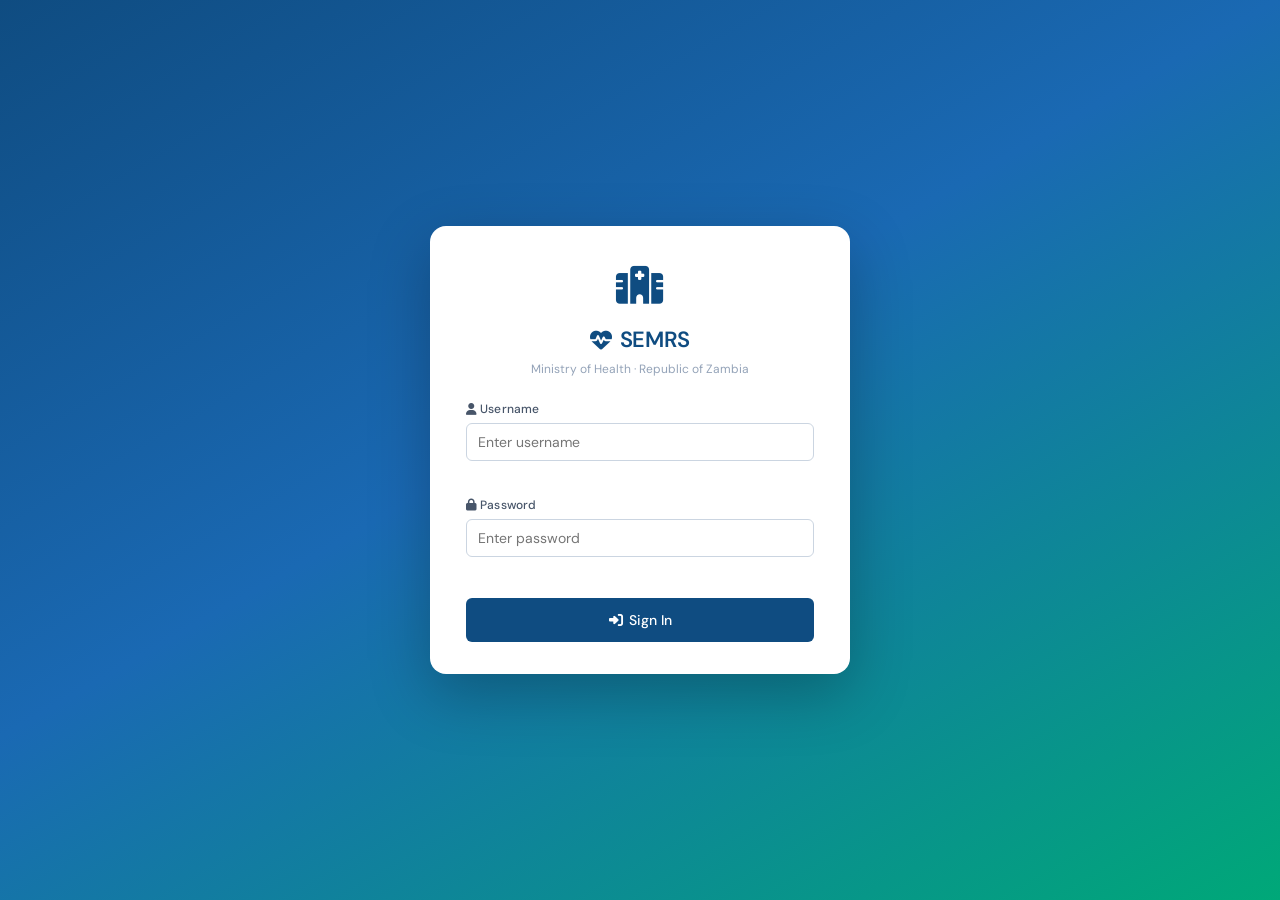
==== commit 1dc7d6f6: "again" ====
--- a/static/index.html
+++ b/static/index.html
@@ -285,11 +285,33 @@
 }
 
 /* ── Enhanced dashboard components ── */
-
+/* ── AI Assistant styles ── */
+@keyframes ai-dot-pulse {
+  0%,100%{transform:translateY(0);opacity:.4}
+  50%{transform:translateY(-4px);opacity:1}
+}
+.ai-dot{
+  display:inline-block;width:7px;height:7px;border-radius:50%;
+  background:var(--primary);animation:ai-dot-pulse 1.2s infinite ease-in-out;
+}
+.ai-panel-fade{animation:ai-fade-in .25s ease}
+@keyframes ai-fade-in{from{opacity:0;transform:translateY(6px)}to{opacity:1;transform:none}}
 /* AI nav item highlight */
 .nav-item[data-page="ai"]{border-left-color:transparent}
 .nav-item[data-page="ai"].active{border-left-color:#f59e0b}
-
+/* AI CTA button in banners */
+.ai-cta-btn{
+  display:inline-flex;align-items:center;gap:8px;
+  padding:9px 16px;border-radius:var(--radius-sm);border:none;cursor:pointer;
+  font-family:inherit;font-size:13px;font-weight:500;transition:all .15s;
+  background:linear-gradient(135deg,var(--primary) 0%,#1a69b3 50%,var(--accent) 100%);
+  color:white;box-shadow:0 2px 8px rgba(15,76,129,.35);
+}
+.ai-cta-btn:hover{filter:brightness(1.1);box-shadow:0 4px 14px rgba(15,76,129,.45);transform:translateY(-1px)}
+.ai-cta-btn .ai-badge{
+  background:rgba(255,255,255,.2);border-radius:4px;
+  padding:1px 6px;font-size:10px;font-weight:600;letter-spacing:.3px;text-transform:uppercase;
+}
 /* KPI delta badges on stat cards */
 .stat-delta{display:inline-flex;align-items:center;gap:3px;font-size:11px;font-weight:600;padding:1px 6px;border-radius:10px;margin-top:4px}
 .stat-delta.up{background:#dcfce7;color:#166534}
@@ -338,165 +360,8 @@
 @keyframes pulse-anim{0%,100%{opacity:1}50%{opacity:.7}}
 .critical-label{display:inline-flex;align-items:center;gap:4px;background:var(--danger);color:#fff;padding:2px 7px;border-radius:4px;font-size:10px;font-weight:700;text-transform:uppercase;letter-spacing:.4px;animation:pulse-anim 2s infinite}
 
-@media(max-width:640px){.vitals-strip{grid-template-columns:repeat(2,1fr)}}
-
-/* ════════════════════════════════════════════════════════
-   AI ASSISTANT — Professional UI v2
-   ════════════════════════════════════════════════════════ */
-
-@keyframes ai-shimmer{0%{background-position:0% 50%}50%{background-position:100% 50%}100%{background-position:0% 50%}}
-@keyframes ai-status-pulse{0%{box-shadow:0 0 0 0 rgba(34,197,94,.5)}70%{box-shadow:0 0 0 5px rgba(34,197,94,0)}100%{box-shadow:0 0 0 0 rgba(34,197,94,0)}}
-@keyframes bubble-in{from{opacity:0;transform:translateY(12px) scale(.98)}to{opacity:1;transform:translateY(0) scale(1)}}
-@keyframes ai-dot-bounce{0%,60%,100%{transform:translateY(0);opacity:.35}30%{transform:translateY(-5px);opacity:1}}
-@keyframes ai-fade-in{from{opacity:0;transform:translateY(8px)}to{opacity:1;transform:none}}
-
-#ai-shell{display:flex;flex-direction:column;height:calc(100vh - 56px - 40px);max-width:900px;margin:0 auto;gap:12px}
-
-/* Hero */
-.ai-hero{position:relative;background:#fff;border:1px solid var(--border);border-radius:16px;padding:18px 22px;overflow:hidden;box-shadow:0 2px 16px rgba(15,76,129,.08),0 1px 3px rgba(0,0,0,.06);flex-shrink:0}
-.ai-hero__glow{position:absolute;inset:0;pointer-events:none;opacity:.9}
-.ai-hero::before{content:'';position:absolute;inset:0;background:linear-gradient(120deg,rgba(15,76,129,.04) 0%,rgba(26,105,179,.07) 40%,rgba(0,168,120,.04) 70%,rgba(15,76,129,.04) 100%);background-size:300% 300%;animation:ai-shimmer 8s ease infinite;pointer-events:none;border-radius:inherit}
-.ai-hero__inner{position:relative;display:flex;align-items:center;gap:16px}
-.ai-hero__icon{width:54px;height:54px;border-radius:15px;display:flex;align-items:center;justify-content:center;font-size:22px;color:white;flex-shrink:0;box-shadow:0 6px 20px rgba(0,0,0,.22),inset 0 1px 0 rgba(255,255,255,.2)}
-.ai-hero__text{flex:1;min-width:0}
-.ai-hero__title{font-size:17px;font-weight:700;color:var(--text);letter-spacing:-.35px;line-height:1.25}
-.ai-hero__sub{font-size:12px;color:var(--text3);margin-top:5px;display:flex;align-items:center;gap:7px;flex-wrap:wrap}
-.ai-hero__divider{opacity:.4}
-.ai-status-dot{display:inline-block;width:8px;height:8px;border-radius:50%;background:#22c55e;flex-shrink:0;animation:ai-status-pulse 2.4s infinite}
-.ai-hero__meta-badge{display:inline-flex;align-items:center;gap:5px;background:rgba(15,76,129,.07);border:1px solid rgba(15,76,129,.12);border-radius:20px;padding:2px 9px;font-size:11px;font-weight:500;color:var(--primary);letter-spacing:.1px}
-.ai-hero__actions{flex-shrink:0}
-.ai-icon-btn{display:inline-flex;align-items:center;gap:7px;padding:8px 15px;border:1.5px solid var(--border2);border-radius:9px;background:white;color:var(--text2);font-size:12px;font-weight:500;font-family:inherit;cursor:pointer;transition:all .18s;box-shadow:0 1px 4px rgba(0,0,0,.06)}
-.ai-icon-btn i{font-size:12px}
-.ai-icon-btn:hover{background:var(--bg);border-color:var(--primary);color:var(--primary);box-shadow:0 2px 8px rgba(15,76,129,.12)}
-
-/* Tabs */
-.ai-tabs{display:flex;background:white;border:1px solid var(--border);border-radius:12px;overflow:hidden;box-shadow:0 1px 4px rgba(0,0,0,.06);flex-shrink:0;padding:4px;gap:2px}
-.ai-tab{flex:1;padding:9px 16px;border:none;background:transparent;cursor:pointer;font-family:inherit;font-size:13px;font-weight:500;color:var(--text3);display:flex;align-items:center;justify-content:center;gap:7px;transition:all .2s;border-radius:9px;position:relative}
-.ai-tab i{font-size:13px}
-.ai-tab:hover:not(.ai-tab--active){background:var(--bg);color:var(--text2)}
-.ai-tab--active{color:var(--tab-color,var(--primary));background:color-mix(in srgb,var(--tab-color,var(--primary)) 10%,white);font-weight:600;box-shadow:0 1px 6px rgba(0,0,0,.1)}
-
-/* Chat panel */
-.ai-chat-panel{flex:1;display:flex;flex-direction:column;min-height:0;background:white;border:1px solid var(--border);border-radius:16px;overflow:hidden;box-shadow:0 2px 16px rgba(15,76,129,.07),0 1px 3px rgba(0,0,0,.05)}
-
-/* Messages */
-.ai-messages{flex:1;overflow-y:auto;padding:24px 20px 16px;display:flex;flex-direction:column;gap:18px;scroll-behavior:smooth;background:radial-gradient(ellipse at top left,rgba(15,76,129,.025) 0%,transparent 60%),radial-gradient(ellipse at bottom right,rgba(0,168,120,.02) 0%,transparent 60%),#fff}
-.ai-messages::-webkit-scrollbar{width:4px}
-.ai-messages::-webkit-scrollbar-track{background:transparent}
-.ai-messages::-webkit-scrollbar-thumb{background:var(--border2);border-radius:4px}
-
-/* Bubble rows */
-.ai-bubble-row{display:flex;align-items:flex-end;gap:10px;animation:bubble-in .24s cubic-bezier(.22,.68,0,1.2)}
-.ai-bubble-row--user{justify-content:flex-end}
-.ai-bubble-row--ai{justify-content:flex-start}
-
-/* Avatar */
-.ai-avatar{width:34px;height:34px;border-radius:50%;display:flex;align-items:center;justify-content:center;font-size:13px;flex-shrink:0;margin-bottom:2px;box-shadow:0 2px 8px rgba(0,0,0,.12)}
-.ai-avatar--user{color:white}
-.ai-avatar--ai{border:1.5px solid var(--border)}
-
-/* Bubbles */
-.ai-bubble{max-width:72%;border-radius:18px;padding:13px 17px;font-size:14px;line-height:1.7;position:relative}
-.ai-bubble--user{color:white;border-bottom-right-radius:5px;box-shadow:0 4px 16px rgba(0,0,0,.18)}
-.ai-bubble--ai{background:#f8fafc;color:var(--text);border:1px solid var(--border);border-bottom-left-radius:5px;box-shadow:0 1px 4px rgba(0,0,0,.05)}
-.ai-bubble__text{white-space:pre-wrap;word-break:break-word}
-.ai-bubble__footer{display:flex;align-items:center;justify-content:flex-end;gap:8px;margin-top:7px;padding-top:6px;border-top:1px solid rgba(0,0,0,.05)}
-.ai-bubble--user .ai-bubble__footer{border-top-color:rgba(255,255,255,.15)}
-.ai-bubble__time{font-size:10px;opacity:.5;font-variant-numeric:tabular-nums}
-.ai-copy-btn{background:none;border:none;cursor:pointer;color:var(--text3);font-size:11px;padding:3px 5px;border-radius:5px;transition:all .15s;opacity:0;display:flex;align-items:center;gap:3px}
-.ai-bubble--ai:hover .ai-copy-btn{opacity:1}
-.ai-copy-btn:hover{background:var(--border);color:var(--text2)}
-
-/* Text formatting */
-.ai-heading{font-size:14px;font-weight:700;color:var(--text);margin:12px 0 5px;padding-left:10px;border-left:3px solid var(--primary)}
-.ai-bubble--user .ai-heading{border-left-color:rgba(255,255,255,.6);color:white}
-.ai-para{margin-top:8px}
-.ai-list-item{display:flex;gap:9px;align-items:baseline;margin:4px 0}
-.ai-list-num{font-weight:700;color:var(--primary);min-width:20px;flex-shrink:0}
-.ai-bubble--user .ai-list-num{color:rgba(255,255,255,.85)}
-.ai-list-bullet{color:var(--primary);font-size:15px;line-height:1;flex-shrink:0}
-.ai-bubble--user .ai-list-bullet{color:rgba(255,255,255,.75)}
-.ai-inline-code{font-family:'DM Mono',monospace;font-size:12px;background:rgba(15,76,129,.08);color:var(--primary);padding:1px 6px;border-radius:5px;border:1px solid rgba(15,76,129,.12)}
-.ai-bubble--user .ai-inline-code{background:rgba(255,255,255,.2);color:white;border-color:rgba(255,255,255,.25)}
-
-/* Typing indicator */
-.ai-typing{display:flex;gap:5px;align-items:center;padding:5px 2px}
-.ai-dot{width:7px;height:7px;border-radius:50%;background:var(--text3);animation:ai-dot-bounce 1.3s infinite ease-in-out;display:inline-block}
-
-/* Suggestion chips */
-.ai-suggestions{display:flex;flex-direction:column;gap:12px;margin-top:6px}
-.ai-suggestions__label{font-size:11px;font-weight:600;text-transform:uppercase;letter-spacing:.7px;color:var(--text3);display:flex;align-items:center;gap:6px}
-.ai-chips-grid{display:grid;grid-template-columns:1fr 1fr;gap:9px}
-.ai-chip{display:flex;align-items:center;gap:11px;padding:12px 14px;background:white;border:1.5px solid rgba(0,0,0,.07);border-radius:12px;cursor:pointer;font-family:inherit;font-size:13px;color:var(--text2);text-align:left;transition:all .2s;box-shadow:0 1px 4px rgba(0,0,0,.06)}
-.ai-chip:hover{background:color-mix(in srgb,var(--chip-color) 5%,white);border-color:color-mix(in srgb,var(--chip-color) 35%,transparent);color:var(--text);transform:translateY(-2px);box-shadow:0 6px 18px rgba(0,0,0,.1)}
-.ai-chip__icon{width:32px;height:32px;border-radius:9px;background:color-mix(in srgb,var(--chip-color) 12%,white);color:var(--chip-color);display:flex;align-items:center;justify-content:center;font-size:13px;flex-shrink:0;transition:all .2s}
-.ai-chip:hover .ai-chip__icon{background:color-mix(in srgb,var(--chip-color) 18%,white);box-shadow:0 2px 8px color-mix(in srgb,var(--chip-color) 30%,transparent)}
-.ai-chip__text{flex:1;line-height:1.45;font-size:12.5px}
-.ai-chip__arrow{font-size:10px;color:var(--text3);opacity:0;transform:translateX(-6px);transition:all .2s}
-.ai-chip:hover .ai-chip__arrow{opacity:1;transform:translateX(0);color:var(--chip-color)}
-
-/* Input composer */
-.ai-input-area{border-top:1px solid var(--border);padding:12px 14px 11px;background:#f8fafc;flex-shrink:0}
-.ai-input-row{display:flex;gap:9px;align-items:flex-end}
-.ai-input-wrap{flex:1;position:relative}
-.ai-textarea{width:100%;padding:11px 14px;border:1.5px solid var(--border2);border-radius:12px;font-size:14px;font-family:inherit;color:var(--text);background:white;resize:none;outline:none;line-height:1.6;max-height:140px;overflow-y:auto;transition:border-color .18s,box-shadow .18s;display:block;box-shadow:0 1px 4px rgba(0,0,0,.05)}
-.ai-textarea::placeholder{color:var(--text3)}
-.ai-textarea:focus{border-color:var(--focus-color,var(--primary));box-shadow:0 0 0 3.5px color-mix(in srgb,var(--focus-color,var(--primary)) 13%,transparent),0 1px 4px rgba(0,0,0,.05)}
-.ai-input-hint{font-size:10px;color:var(--text3);margin-top:6px;display:flex;align-items:center;gap:4px;opacity:.8}
-.ai-send-btn{width:46px;height:46px;border-radius:12px;border:none;cursor:pointer;color:white;font-size:16px;flex-shrink:0;display:flex;align-items:center;justify-content:center;transition:opacity .15s,transform .18s,box-shadow .18s;box-shadow:0 4px 14px rgba(0,0,0,.22)}
-.ai-send-btn:hover:not(:disabled){transform:scale(1.07) translateY(-1px);box-shadow:0 6px 20px rgba(0,0,0,.3)}
-.ai-send-btn:active:not(:disabled){transform:scale(.96)}
-.ai-disclaimer{font-size:10.5px;color:var(--text3);margin-top:9px;text-align:center;display:flex;align-items:center;justify-content:center;gap:5px;line-height:1.5;opacity:.85}
-
-/* Insights panel */
-.ai-insights-panel{flex:1;display:flex;flex-direction:column;gap:12px;overflow-y:auto;min-height:0}
-.ai-insights-panel::-webkit-scrollbar{width:4px}
-.ai-insights-panel::-webkit-scrollbar-track{background:transparent}
-.ai-insights-panel::-webkit-scrollbar-thumb{background:var(--border2);border-radius:4px}
-.ai-insights-hero{position:relative;overflow:hidden;border:1px solid var(--border);border-radius:16px;padding:20px 24px;display:flex;align-items:center;gap:16px;box-shadow:0 2px 14px rgba(15,76,129,.07);flex-shrink:0}
-.ai-insights-hero::before{content:'';position:absolute;inset:0;background:linear-gradient(120deg,rgba(15,76,129,.05) 0%,rgba(26,105,179,.07) 40%,rgba(0,168,120,.04) 80%,transparent 100%);background-size:300% 300%;animation:ai-shimmer 8s ease infinite;pointer-events:none}
-.ai-insights-hero__icon{position:relative;width:56px;height:56px;border-radius:15px;display:flex;align-items:center;justify-content:center;font-size:24px;color:white;flex-shrink:0;box-shadow:0 6px 20px rgba(0,0,0,.22),inset 0 1px 0 rgba(255,255,255,.2)}
-.ai-insights-hero__title{position:relative;font-size:18px;font-weight:700;color:var(--text);letter-spacing:-.35px}
-.ai-insights-hero__sub{position:relative;font-size:12px;color:var(--text3);margin-top:3px}
-.ai-insights-card{background:white;border:1px solid var(--border);border-left:4px solid var(--accent-color,var(--primary));border-radius:14px;overflow:hidden;box-shadow:0 2px 12px rgba(0,0,0,.06)}
-.ai-insights-card__header{display:flex;align-items:center;justify-content:space-between;padding:13px 18px;border-bottom:1px solid var(--border);background:#f8fafc}
-.ai-insights-card__label{display:flex;align-items:center;gap:10px;font-size:13px;font-weight:600;color:var(--text)}
-.ai-insights-card__icon{width:32px;height:32px;border-radius:8px;display:flex;align-items:center;justify-content:center;font-size:13px}
-.ai-refresh-btn{display:inline-flex;align-items:center;gap:6px;padding:6px 12px;border:1.5px solid var(--border2);border-radius:8px;background:white;color:var(--text2);font-size:12px;font-weight:500;font-family:inherit;cursor:pointer;transition:all .18s;box-shadow:0 1px 4px rgba(0,0,0,.06)}
-.ai-refresh-btn:hover{background:var(--primary-ghost);border-color:var(--primary);color:var(--primary)}
-.ai-insights-card__body{padding:22px 20px}
-.ai-insight-state{display:flex;align-items:center;gap:14px;padding:8px 0}
-.ai-insight-state__spinner{width:44px;height:44px;border-radius:12px;background:var(--primary-ghost);color:var(--primary);display:flex;align-items:center;justify-content:center;font-size:17px;flex-shrink:0;box-shadow:0 2px 8px rgba(15,76,129,.1)}
-.ai-insight-state__spinner--error{background:var(--danger-light);color:var(--danger);box-shadow:0 2px 8px rgba(220,38,38,.1)}
-.ai-insight-state__spinner--idle{background:var(--warn-light);color:var(--warn);box-shadow:0 2px 8px rgba(217,119,6,.1)}
-.ai-insight-state__title{font-size:14px;font-weight:600;color:var(--text)}
-.ai-insight-state__sub{font-size:12px;color:var(--text3);margin-top:3px;line-height:1.5}
-.ai-insight-content{font-size:14px;color:var(--text2);line-height:1.85;white-space:pre-wrap}
-.ai-insights-disclaimer{display:flex;align-items:flex-start;gap:9px;padding:12px 16px;background:linear-gradient(135deg,var(--primary-ghost),rgba(230,247,243,.5));border:1px solid rgba(15,76,129,.1);border-radius:12px;font-size:11.5px;color:var(--text3);line-height:1.6;flex-shrink:0}
-.ai-insights-disclaimer i{color:var(--primary);flex-shrink:0;margin-top:1px;opacity:.8}
-
-/* CTA + badges */
-.ai-cta-btn{display:inline-flex;align-items:center;gap:8px;padding:9px 16px;border-radius:var(--radius-sm);border:none;cursor:pointer;font-family:inherit;font-size:13px;font-weight:500;transition:all .18s;background:linear-gradient(135deg,var(--primary) 0%,#1a69b3 50%,var(--accent) 100%);color:white;box-shadow:0 2px 10px rgba(15,76,129,.35)}
-.ai-cta-btn:hover{filter:brightness(1.08);box-shadow:0 5px 18px rgba(15,76,129,.45);transform:translateY(-1px)}
-.ai-badge{background:rgba(255,255,255,.22);border-radius:4px;padding:1px 6px;font-size:10px;font-weight:600;letter-spacing:.3px;text-transform:uppercase}
-.ai-panel-fade{animation:ai-fade-in .28s ease}
-
 @media(max-width:640px){
-  #ai-shell{height:calc(100dvh - 56px - 28px)}
-  .ai-hero{padding:14px 16px;border-radius:12px}
-  .ai-hero__icon{width:44px;height:44px;font-size:18px;border-radius:12px}
-  .ai-hero__title{font-size:15px}
-  .ai-hero__meta-badge{display:none}
-  .ai-chips-grid{grid-template-columns:1fr}
-  .ai-messages{padding:16px 14px}
-  .ai-bubble{max-width:88%;font-size:13.5px}
-  .ai-icon-btn span{display:none}
-  .ai-tabs{padding:3px}
-  .ai-chat-panel{border-radius:12px}
-}
-@media(max-width:480px){
-  .ai-hero__sub .ai-hero__divider,.ai-hero__sub span:last-child{display:none}
-  .ai-send-btn{width:42px;height:42px;border-radius:10px;font-size:15px}
+  .vitals-strip{grid-template-columns:repeat(2,1fr)}
 }
 </style>
 <body>
@@ -507,7 +372,7 @@
 
     <div class="login-logo">
       <span class="cross"><i class="fa-solid fa-hospital" style="color:var(--primary)"></i></span>
-      <h1><i class="fa-solid fa-heart-pulse"></i> SmartCare EMR</h1>
+      <h1><i class="fa-solid fa-heart-pulse"></i> SEMRS</h1>
       <p>Ministry of Health · Republic of Zambia</p>
     </div>
 
@@ -933,14 +798,6 @@
   users:      renderUsers,
 };
 
-/* ── set active nav item (used by navigateAI and navigate) ── */
-function setActiveNav(page) {
-  document.querySelectorAll('#sidebar-nav .nav-item').forEach(n => {
-    n.classList.toggle('active', n.dataset.page === page);
-  });
-  closeSidebar();
-}
-
 /* ── init ── */
 if (token && currentUser) {
   _scheduleRefresh();
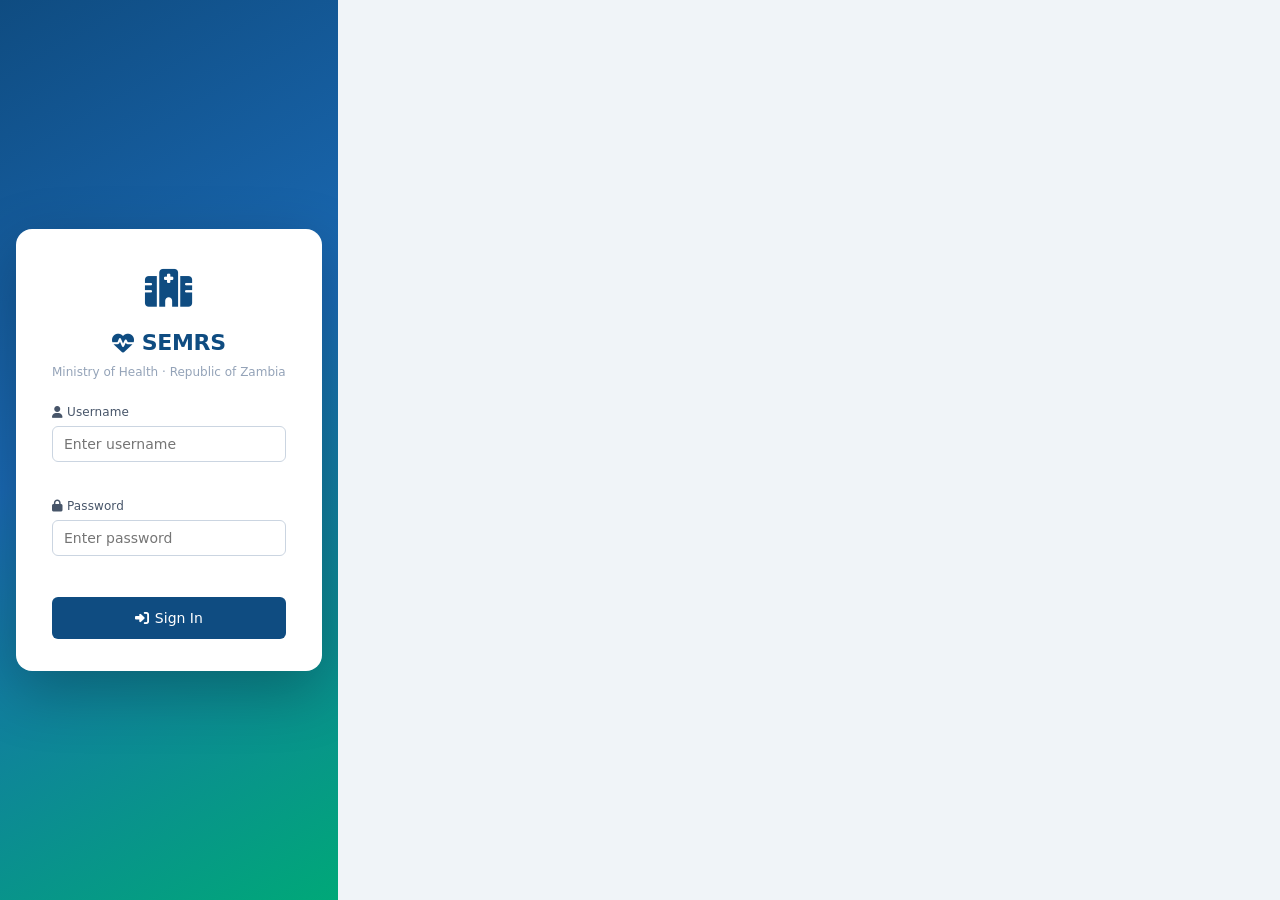
==== commit b4e4f3e1: "they are here" ====
--- a/static/index.html
+++ b/static/index.html
@@ -3,12 +3,69 @@
 <head>
 <meta charset="UTF-8">
 <meta name="viewport" content="width=device-width, initial-scale=1.0">
+<meta name="color-scheme" content="light">
+<meta http-equiv="x-dns-prefetch-control" content="on">
 <title>SmartCare EMR — Zambia</title>
-<link href="https://fonts.googleapis.com/css2?family=DM+Sans:ital,opsz,wght@0,9..40,300;0,9..40,400;0,9..40,500;0,9..40,600;1,9..40,300&family=DM+Mono:wght@400;500&display=swap" rel="stylesheet">
-<link rel="stylesheet" href="https://cdnjs.cloudflare.com/ajax/libs/font-awesome/6.5.2/css/all.min.css" integrity="sha512-SnH5WK+bZxgPHs44uWIX+LLJAJ9/2PkPKZ5QiAj6Ta86w+fsb2TkcmfRyVX3pBnMFcV7oQPJkl9QevSCWr3W6A==" crossorigin="anonymous" referrerpolicy="no-referrer" />
+
+<link rel="dns-prefetch" href="//fonts.googleapis.com">
+<link rel="dns-prefetch" href="//fonts.gstatic.com">
+<link rel="dns-prefetch" href="//cdnjs.cloudflare.com">
+<link rel="preconnect" href="https://fonts.googleapis.com" crossorigin>
+<link rel="preconnect" href="https://fonts.gstatic.com" crossorigin>
+<link rel="preconnect" href="https://cdnjs.cloudflare.com" crossorigin>
+
+<link
+  href="https://fonts.googleapis.com/css2?family=DM+Sans:ital,opsz,wght@0,9..40,300;0,9..40,400;0,9..40,500;0,9..40,600;1,9..40,300&family=DM+Mono:wght@400;500&display=swap"
+  rel="stylesheet"
+  media="print"
+  onload="this.media='all'">
+<noscript>
+  <link
+    href="https://fonts.googleapis.com/css2?family=DM+Sans:ital,opsz,wght@0,9..40,300;0,9..40,400;0,9..40,500;0,9..40,600;1,9..40,300&family=DM+Mono:wght@400;500&display=swap"
+    rel="stylesheet">
+</noscript>
+
+<link
+  rel="preload"
+  as="style"
+  href="https://cdnjs.cloudflare.com/ajax/libs/font-awesome/6.5.2/css/all.min.css"
+  integrity="sha512-SnH5WK+bZxgPHs44uWIX+LLJAJ9/2PkPKZ5QiAj6Ta86w+fsb2TkcmfRyVX3pBnMFcV7oQPJkl9QevSCWr3W6A=="
+  crossorigin="anonymous"
+  referrerpolicy="no-referrer">
+<link
+  rel="stylesheet"
+  href="https://cdnjs.cloudflare.com/ajax/libs/font-awesome/6.5.2/css/all.min.css"
+  integrity="sha512-SnH5WK+bZxgPHs44uWIX+LLJAJ9/2PkPKZ5QiAj6Ta86w+fsb2TkcmfRyVX3pBnMFcV7oQPJkl9QevSCWr3W6A=="
+  crossorigin="anonymous"
+  referrerpolicy="no-referrer"
+  media="print"
+  onload="this.media='all'">
+<noscript>
+  <link
+    rel="stylesheet"
+    href="https://cdnjs.cloudflare.com/ajax/libs/font-awesome/6.5.2/css/all.min.css"
+    integrity="sha512-SnH5WK+bZxgPHs44uWIX+LLJAJ9/2PkPKZ5QiAj6Ta86w+fsb2TkcmfRyVX3pBnMFcV7oQPJkl9QevSCWr3W6A=="
+    crossorigin="anonymous"
+    referrerpolicy="no-referrer">
+</noscript>
+
+<!-- app.css — full UI suite, loads async after first paint so login renders instantly -->
+<link
+  rel="preload"
+  as="style"
+  href="/static/css/app.css"
+  onload="this.onload=null;this.rel='stylesheet'">
+<noscript>
+  <link rel="stylesheet" href="/static/css/app.css">
+</noscript>
+
 <style>
-/* ── reset & design tokens ── */
-*{box-sizing:border-box;margin:0;padding:0}
+/* ══════════════════════════════════════════
+   CRITICAL FIRST-PAINT CSS — inlined so the
+   page renders instantly BEFORE any CDN
+   download completes. Rest is in /static/css/
+   ══════════════════════════════════════════ */
+*,*::before,*::after{box-sizing:border-box;margin:0;padding:0}
 :root{
   --bg:#f0f4f8;--surface:#fff;--surface2:#f7f9fc;
   --border:#e2e8f0;--border2:#cbd5e1;
@@ -18,12 +75,17 @@
   --warn:#d97706;--warn-light:#fffbeb;
   --text:#0f172a;--text2:#475569;--text3:#94a3b8;
   --radius:10px;--radius-sm:6px;
-  --shadow:0 1px 3px rgba(0,0,0,.08),0 1px 2px rgba(0,0,0,.05);
-  --shadow-md:0 4px 12px rgba(0,0,0,.1);
   --sidebar-w:224px;
 }
 html,body{height:100%}
-body{font-family:'DM Sans',sans-serif;background:var(--bg);color:var(--text);font-size:14px;line-height:1.5;-webkit-text-size-adjust:100%}
+body{
+  font-family:system-ui,-apple-system,'Segoe UI',Roboto,'Helvetica Neue',Arial,sans-serif;
+  background:var(--bg);color:var(--text);font-size:14px;line-height:1.5;
+  -webkit-text-size-adjust:100%;-webkit-font-smoothing:antialiased;
+}
+html.wf-active body,html.fonts-loaded body{font-family:'DM Sans',system-ui,-apple-system,'Segoe UI',Roboto,sans-serif}
+code,pre,tt,.mono{font-family:ui-monospace,SFMono-Regular,Menlo,Consolas,monospace}
+html.wf-active code,html.wf-active pre,html.wf-active tt,html.wf-active .mono{font-family:'DM Mono',ui-monospace,SFMono-Regular,monospace}
 </style>
 <style>
 /* ── login screen ── */
@@ -363,6 +425,15 @@
 @media(max-width:640px){
   .vitals-strip{grid-template-columns:repeat(2,1fr)}
 }
+
+/* ── Skeleton loading screens ── */
+@keyframes skel-shimmer{0%{background-position:-600px 0}100%{background-position:600px 0}}
+.skel-banner,.skel-card,.skel-search,.skel-btn,.skel-row{position:relative;overflow:hidden;background:#e2e8f0;border-radius:var(--radius)}
+.skel-banner::after,.skel-card::after,.skel-search::after,.skel-btn::after,.skel-row::after{content:'';position:absolute;inset:0;background:linear-gradient(90deg,transparent 0%,rgba(255,255,255,.55) 50%,transparent 100%);background-size:600px 100%;animation:skel-shimmer 1.4s infinite linear}
+.skel-banner{height:72px;margin-bottom:20px}
+.skel-card{min-height:120px;border:none!important;box-shadow:none!important;display:flex;flex-direction:column;gap:8px;justify-content:center;padding:16px 18px}
+.skel-row{height:46px;background:#f1f5f9;border-bottom:1px solid var(--border);border-radius:0}
+.stats-grid .skel-card{border-left:3px solid #cbd5e1!important}
 </style>
 <body>
 
@@ -466,13 +537,14 @@
 </div>
 <div class="toast" id="toast"></div>
 
-<script src="/static/js/dashboard.doctor.js"></script>
-<script src="/static/js/dashboard.nurse.js"></script>
-<script src="/static/js/dashboard.admin.js"></script>
-<script src="/static/js/pages.js"></script>
-<script src="/static/js/ai.js"></script>
+<script src="/static/js/dashboard.doctor.js" defer></script>
+<script src="/static/js/dashboard.nurse.js" defer></script>
+<script src="/static/js/dashboard.admin.js" defer></script>
+<script src="/static/js/pages.js" defer></script>
+<script src="/static/js/reports.js" defer></script>
+<script src="/static/js/ai.js" defer></script>
 <!-- role-dashboards.js removed — was duplicate dead code -->
-<script>
+<script defer>
 /* ═══════════════════════════════════════════════════════
    APP CORE — auth, routing, helpers
    ═══════════════════════════════════════════════════════ */
@@ -665,13 +737,49 @@
     encounters: 'Clinical Encounters', reports: 'Reports & Analytics', users: 'User Management',
   };
   document.getElementById('page-title').textContent = titles[page] || page;
-  document.getElementById('page-content').innerHTML = `
-    <div class="loading">
-      <i class="fa-solid fa-spinner fa-spin" style="font-size:22px;color:var(--primary);display:block;margin-bottom:10px"></i>
-      Loading…
-    </div>`;
+  document.getElementById('page-content').innerHTML = _skeletonFor(page);
   closeSidebar();
   pages_map[page]();
+}
+
+/* ── skeleton screens ── */
+function _skeletonFor(page) {
+  const p = `<div class="skel-pulse"></div>`;
+  const line = (w='80%',h='12px') =>
+    `<div class="skel-line" style="width:${w};height:${h};border-radius:6px;background:rgba(0,0,0,.07);margin:6px 0"></div>`;
+
+  if (page === 'dashboard') {
+    const banner = `<div class="skel-banner"></div>`;
+    const stats  = `<div class="stats-grid">
+      ${[0,1,2,3].map(()=>`<div class="stat-card skel-card">${line('40%','28px')}${line('60%','10px')}</div>`).join('')}
+    </div>`;
+    const row = `<div class="grid-2 mb-4">
+      <div class="card skel-card" style="min-height:140px">${line('55%','14px')}${line('80%','10px')}${line('70%','10px')}${line('65%','10px')}</div>
+      <div class="card skel-card" style="min-height:140px">${line('55%','14px')}${line('80%','10px')}${line('70%','10px')}${line('65%','10px')}</div>
+    </div>`;
+    return banner + stats + row + row;
+  }
+  if (page === 'patients' || page === 'encounters') {
+    const toolbar = `<div class="page-toolbar" style="margin-bottom:16px">
+      <div class="skel-search" style="flex:1;max-width:380px;height:38px"></div>
+      <div class="skel-btn" style="width:140px;height:36px"></div>
+    </div>`;
+    const rows = [0,1,2,3,4,5].map(()=>
+      `<div class="skel-row" style="height:46px;background:#f1f5f9;border-bottom:1px solid var(--border)"></div>`
+    ).join('');
+    return toolbar + `<div class="card" style="overflow:hidden">${rows}</div>`;
+  }
+  if (page === 'reports') {
+    const row = `<div class="grid-2 mb-4">
+      <div class="card skel-card" style="min-height:120px">${line('55%','14px')}${line('80%','10px')}${line('70%','10px')}</div>
+      <div class="card skel-card" style="min-height:120px">${line('55%','14px')}${line('80%','10px')}${line('70%','10px')}</div>
+    </div>`;
+    return `<div class="skel-banner"></div>` + row + row;
+  }
+  return `<div class="loading">
+    <i class="fa-solid fa-spinner fa-spin" style="font-size:22px;color:var(--primary);display:block;margin-bottom:10px"></i>
+    Loading…
+  </div>`;
 }
 
 /* ── mobile sidebar ── */
--- a/static/css/app.css
+++ b/static/css/app.css
@@ -0,0 +1,1233 @@
+/* ── Reset & tokens ── */
+*, *::before, *::after { box-sizing: border-box; margin: 0; padding: 0; }
+
+/* ═══════════════════════════════════════
+   Aggressive focus-ring reset
+   Kills Chrome's black default outline on ALL interactive elements
+   and re-adds a clean, branded focus ring for :focus-visible only
+   ═══════════════════════════════════════ */
+*:focus,
+*:focus-visible,
+button:focus,
+button:focus-visible,
+a:focus,
+a:focus-visible,
+input:focus,
+input:focus-visible,
+select:focus,
+select:focus-visible,
+textarea:focus,
+textarea:focus-visible,
+[role="button"]:focus,
+[role="button"]:focus-visible,
+[tabindex]:focus,
+[tabindex]:focus-visible {
+  outline: none !important;
+  outline-style: none !important;
+  outline-width: 0 !important;
+  -webkit-tap-highlight-color: transparent;
+}
+button:focus-visible,
+a:focus-visible,
+input:focus-visible,
+select:focus-visible,
+textarea:focus-visible,
+[role="button"]:focus-visible,
+[tabindex]:not([tabindex="-1"]):focus-visible {
+  box-shadow: 0 0 0 2px #ffffff, 0 0 0 4px var(--primary-light) !important;
+  border-radius: 6px;
+}
+
+:root {
+  --bg:            #f0f4f8;
+  --surface:       #fff;
+  --surface2:      #f7f9fc;
+  --border:        #e2e8f0;
+  --border2:       #cbd5e1;
+  --primary:       #0f4c81;
+  --primary-light: #1a69b3;
+  --primary-ghost: #e8f0fb;
+  --accent:        #00a878;
+  --accent-light:  #e6f7f3;
+  --danger:        #dc2626;
+  --danger-light:  #fef2f2;
+  --warn:          #d97706;
+  --warn-light:    #fffbeb;
+  --text:          #0f172a;
+  --text2:         #475569;
+  --text3:         #94a3b8;
+  --radius:        10px;
+  --radius-sm:     6px;
+  --shadow:        0 1px 3px rgba(0,0,0,.08), 0 1px 2px rgba(0,0,0,.05);
+  --shadow-md:     0 4px 12px rgba(0,0,0,.1);
+  --sidebar-w:     224px;
+}
+
+html, body { height: 100%; }
+body {
+  font-family: 'DM Sans', sans-serif;
+  background: var(--bg);
+  color: var(--text);
+  font-size: 14px;
+  line-height: 1.5;
+  display: flex;
+  flex-direction: row;
+  overflow: hidden;
+  height: 100vh;
+}
+
+/* ── Sidebar overlay (mobile) ── */
+.sidebar-overlay { display: none; position: fixed; inset: 0; background: rgba(0,0,0,.45); z-index: 99; }
+.sidebar-overlay.open { display: block; }
+
+/* ── Sidebar ── */
+.sidebar {
+  width: var(--sidebar-w);
+  background: var(--primary);
+  display: flex;
+  flex-direction: column;
+  flex-shrink: 0;
+  overflow: hidden;
+  z-index: 100;
+  transition: transform .25s ease;
+}
+.sidebar-logo { padding: 20px 18px 16px; border-bottom: 1px solid rgba(255,255,255,.1); }
+.sidebar-logo h1 { font-size: 16px; font-weight: 600; color: white; letter-spacing: -.2px; }
+.sidebar-logo h1 i { margin-right: 6px; }
+.sidebar-logo p  { font-size: 11px; color: rgba(255,255,255,.5); margin-top: 2px; }
+
+.sidebar-user { padding: 12px 16px; border-bottom: 1px solid rgba(255,255,255,.1); display: flex; align-items: center; gap: 10px; }
+.user-avatar  { width: 34px; height: 34px; border-radius: 50%; background: rgba(255,255,255,.2); display: flex; align-items: center; justify-content: center; font-size: 13px; font-weight: 600; color: white; flex-shrink: 0; }
+.user-info p    { font-size: 12px; font-weight: 500; color: white; line-height: 1.3; }
+.user-info span { font-size: 10px; color: rgba(255,255,255,.5); text-transform: uppercase; letter-spacing: .4px; }
+
+nav { flex: 1; padding: 8px 0; overflow-y: auto; }
+.nav-section { padding: 14px 18px 4px; font-size: 10px; font-weight: 600; text-transform: uppercase; letter-spacing: .6px; color: rgba(255,255,255,.3); }
+.nav-item { display: flex; align-items: center; gap: 10px; padding: 11px 18px; cursor: pointer; color: rgba(255,255,255,.65); font-size: 13px; transition: all .15s; border-left: 3px solid transparent; touch-action: manipulation; }
+.nav-item:hover  { color: white; background: rgba(255,255,255,.07); }
+.nav-item.active { color: white; background: rgba(255,255,255,.13); border-left-color: var(--accent); font-weight: 500; }
+.nav-item i { width: 16px; font-size: 14px; text-align: center; flex-shrink: 0; opacity: .8; }
+.nav-item.active i { opacity: 1; }
+
+.sidebar-footer { padding: 12px 16px; border-top: 1px solid rgba(255,255,255,.1); }
+.logout-btn { width: 100%; padding: 9px; background: rgba(255,255,255,.08); border: 1px solid rgba(255,255,255,.15); border-radius: var(--radius-sm); color: rgba(255,255,255,.7); font-size: 12px; cursor: pointer; font-family: inherit; transition: all .15s; }
+.logout-btn:hover { background: rgba(255,255,255,.15); color: white; }
+
+/* ── Main area ── */
+.main   { flex: 1; display: flex; flex-direction: column; overflow: hidden; min-width: 0; }
+.topbar { background: white; border-bottom: 1px solid var(--border); padding: 0 20px; height: 56px; display: flex; align-items: center; justify-content: space-between; flex-shrink: 0; gap: 12px; }
+.topbar-left  { display: flex; align-items: center; gap: 12px; min-width: 0; }
+.topbar h2    { font-size: 16px; font-weight: 600; color: var(--text); white-space: nowrap; overflow: hidden; text-overflow: ellipsis; }
+.topbar-right { display: flex; align-items: center; gap: 10px; flex-shrink: 0; }
+.hamburger    { display: none; background: none; border: none; cursor: pointer; padding: 6px; border-radius: 6px; color: var(--text); flex-shrink: 0; }
+.hamburger i  { font-size: 18px; }
+.page { flex: 1; overflow-y: auto; padding: 20px; }
+
+/* ── Quick search (doctor topbar) ── */
+.qs-wrap   { display: flex; position: relative; flex: 1; max-width: 340px; margin: 0 12px; align-items: center; }
+.qs-icon   { position: absolute; left: 11px; color: var(--text3); font-size: 13px; pointer-events: none; }
+.qs-input  { width: 100%; padding: 9px 12px 9px 34px; border: 1px solid var(--border2); border-radius: var(--radius-sm); font-size: 13px; font-family: inherit; outline: none; }
+.qs-input:focus { border-color: var(--primary-light); box-shadow: 0 0 0 3px rgba(26,105,179,.1); }
+.qs-results { display: none; position: absolute; top: calc(100% + 6px); left: 0; right: 0; background: white; border: 1px solid var(--border); border-radius: var(--radius-sm); box-shadow: var(--shadow-md); z-index: 100; max-height: 320px; overflow-y: auto; }
+.qsr-item  { display: flex; align-items: center; gap: 10px; padding: 10px 14px; cursor: pointer; border-bottom: 1px solid var(--border); transition: background .1s; }
+.qsr-item:last-child { border-bottom: none; }
+.qsr-item:hover { background: var(--bg); }
+.qsr-avatar { width: 30px; height: 30px; border-radius: 50%; background: var(--primary-ghost); color: var(--primary); display: flex; align-items: center; justify-content: center; font-size: 11px; font-weight: 600; flex-shrink: 0; }
+.qsr-body  { flex: 1; min-width: 0; }
+.qsr-name  { font-size: 13px; font-weight: 500; color: var(--text); }
+.qsr-meta  { font-size: 11px; color: var(--text3); margin-top: 2px; }
+
+/* ── Cards ── */
+.card { background: white; border-radius: var(--radius); border: 1px solid var(--border); box-shadow: var(--shadow); }
+.card--danger-border { border-left: 3px solid var(--danger); }
+.card--warn-border   { border-left: 3px solid var(--warn); }
+.card-header { padding: 14px 18px; border-bottom: 1px solid var(--border); display: flex; align-items: center; justify-content: space-between; flex-wrap: wrap; gap: 8px; }
+.card-header h3 { font-size: 14px; font-weight: 600; color: var(--text); }
+.card-body { padding: 16px 18px; }
+.mb-4 { margin-bottom: 16px; }
+
+/* ── Stat cards ── */
+.stats-grid { display: grid; grid-template-columns: repeat(4,1fr); gap: 14px; margin-bottom: 20px; }
+.stat-card  { background: white; border-radius: var(--radius); padding: 16px 18px; border: 1px solid var(--border); box-shadow: var(--shadow); }
+.stat-card .label { font-size: 11px; color: var(--text3); text-transform: uppercase; letter-spacing: .5px; margin-bottom: 6px; }
+.stat-card .value { font-size: 26px; font-weight: 600; color: var(--text); line-height: 1; letter-spacing: -.5px; }
+.stat-card .sub   { font-size: 11px; color: var(--text3); margin-top: 4px; }
+.stat-card.accent  { border-left: 3px solid var(--accent); }
+.stat-card.primary { border-left: 3px solid var(--primary); }
+.stat-card.warn    { border-left: 3px solid var(--warn); }
+.stat-card.danger  { border-left: 3px solid var(--danger); }
+
+/* ── Dashboard banners ── */
+.dash-banner { display: flex; align-items: center; gap: 16px; background: white; border-radius: var(--radius); padding: 16px 20px; margin-bottom: 20px; border: 1px solid var(--border); box-shadow: var(--shadow); flex-wrap: wrap; }
+.dash-banner__icon { width: 44px; height: 44px; border-radius: 10px; display: flex; align-items: center; justify-content: center; font-size: 20px; flex-shrink: 0; }
+.dash-banner--doctor .dash-banner__icon { background: var(--primary-ghost); color: var(--primary); }
+.dash-banner--nurse  .dash-banner__icon { background: var(--accent-light);  color: var(--accent);  }
+.dash-banner--admin  .dash-banner__icon { background: var(--warn-light);    color: var(--warn);    }
+.dash-banner__body  { flex: 1; min-width: 0; }
+.dash-banner__name  { font-size: 15px; font-weight: 600; color: var(--text); letter-spacing: -.2px; }
+.dash-banner__meta  { font-size: 12px; color: var(--text3); margin-top: 2px; }
+.dash-banner__actions { display: flex; gap: 8px; flex-wrap: wrap; }
+
+/* ── Grids ── */
+.grid-2 { display: grid; grid-template-columns: 1fr 1fr;     gap: 16px; }
+.grid-3 { display: grid; grid-template-columns: 1fr 1fr 1fr; gap: 16px; }
+
+/* ── Tables ── */
+.table-wrap { overflow-x: auto; -webkit-overflow-scrolling: touch; }
+table { width: 100%; border-collapse: collapse; }
+th { text-align: left; font-size: 11px; font-weight: 600; text-transform: uppercase; letter-spacing: .5px; color: var(--text3); padding: 10px 14px; border-bottom: 1px solid var(--border); white-space: nowrap; }
+td { padding: 11px 14px; border-bottom: 1px solid var(--border); font-size: 13px; color: var(--text2); vertical-align: middle; }
+tr:last-child td { border-bottom: none; }
+tr:hover td { background: #fafbfc; }
+.patient-name { font-weight: 500; color: var(--text); }
+
+/* ── Badges ── */
+.badge { display: inline-flex; align-items: center; gap: 4px; padding: 2px 9px; border-radius: 20px; font-size: 11px; font-weight: 500; white-space: nowrap; }
+.badge-green { background: var(--accent-light);  color: #065f46; }
+.badge-blue  { background: var(--primary-ghost); color: var(--primary); }
+.badge-warn  { background: var(--warn-light);    color: #92400e; }
+.badge-red   { background: var(--danger-light);  color: var(--danger); }
+.badge-gray  { background: #f1f5f9;              color: var(--text3); }
+
+/* ── Buttons ── */
+.btn { padding: 9px 16px; border-radius: var(--radius-sm); font-size: 13px; font-weight: 500; cursor: pointer; font-family: inherit; transition: all .15s; border: none; display: inline-flex; align-items: center; gap: 6px; touch-action: manipulation; white-space: nowrap; }
+.btn-primary { background: var(--primary); color: white; }
+.btn-primary:hover { background: var(--primary-light); }
+.btn-accent  { background: var(--accent);  color: white; }
+.btn-accent:hover  { background: #00956a; }
+.btn-outline { background: transparent; border: 1px solid var(--border2); color: var(--text2); }
+.btn-outline:hover { background: var(--surface2); }
+.btn-ghost   { background: transparent; color: var(--primary); border: none; padding: 6px 10px; font-size: 12px; }
+.btn-ghost:hover   { background: var(--primary-ghost); }
+.btn-danger  { background: var(--danger);  color: white; }
+.btn-sm { padding: 5px 11px; font-size: 12px; }
+
+/* ── Forms ── */
+.form-grid { display: grid; grid-template-columns: 1fr 1fr; gap: 14px; }
+.form-grid.cols-3 { grid-template-columns: 1fr 1fr 1fr; }
+.form-grid.cols-1 { grid-template-columns: 1fr; }
+.field { display: flex; flex-direction: column; gap: 5px; }
+.field.span-2 { grid-column: span 2; }
+label { font-size: 12px; font-weight: 500; color: var(--text2); }
+input, select, textarea { padding: 9px 11px; border: 1px solid var(--border2); border-radius: var(--radius-sm); font-size: 14px; font-family: inherit; color: var(--text); background: white; transition: border-color .15s; outline: none; width: 100%; }
+input:focus, select:focus, textarea:focus { border-color: var(--primary-light); box-shadow: 0 0 0 3px rgba(26,105,179,.1); }
+textarea { resize: vertical; min-height: 70px; }
+.section-divider { grid-column: 1/-1; padding: 8px 0 4px; border-bottom: 1px solid var(--border); margin-bottom: 4px; }
+.section-divider h4 { font-size: 11px; font-weight: 600; text-transform: uppercase; letter-spacing: .5px; color: var(--text3); }
+
+/* ── Search bar ── */
+.search-bar { display: flex; align-items: center; gap: 10px; background: white; border: 1px solid var(--border2); border-radius: var(--radius-sm); padding: 8px 12px; flex: 1; max-width: 380px; }
+.search-bar input { border: none; outline: none; font-size: 13px; flex: 1; background: transparent; color: var(--text); padding: 0; box-shadow: none; }
+.search-bar i { color: var(--text3); flex-shrink: 0; font-size: 13px; }
+
+/* ── Charts ── */
+.bar-chart { display: flex; flex-direction: column; gap: 8px; }
+.bar-row   { display: flex; align-items: center; gap: 10px; }
+.bar-label { font-size: 12px; color: var(--text2); width: 110px; flex-shrink: 0; white-space: nowrap; overflow: hidden; text-overflow: ellipsis; }
+.bar-track { flex: 1; background: var(--bg); border-radius: 4px; height: 8px; overflow: hidden; }
+.bar-fill  { height: 100%; border-radius: 4px; background: var(--primary); transition: width .5s ease; }
+.bar-fill.accent { background: var(--accent); }
+.bar-val   { font-size: 11px; color: var(--text3); width: 28px; text-align: right; flex-shrink: 0; }
+.trend-chart { display: flex; align-items: flex-end; gap: 6px; height: 60px; padding: 0 4px; }
+.trend-bar   { flex: 1; background: var(--primary); border-radius: 3px 3px 0 0; opacity: .7; transition: opacity .15s; min-width: 0; position: relative; }
+.trend-bar:hover { opacity: 1; }
+.trend-bar .tip { position: absolute; top: -22px; left: 50%; transform: translateX(-50%); background: var(--text); color: white; font-size: 10px; padding: 2px 6px; border-radius: 4px; white-space: nowrap; opacity: 0; pointer-events: none; transition: opacity .15s; }
+.trend-bar:hover .tip { opacity: 1; }
+
+/* ── Patient detail ── */
+.patient-header  { display: flex; align-items: flex-start; gap: 16px; padding: 18px; border-bottom: 1px solid var(--border); flex-wrap: wrap; }
+.patient-avatar  { width: 52px; height: 52px; border-radius: 50%; background: var(--primary-ghost); display: flex; align-items: center; justify-content: center; font-size: 18px; font-weight: 600; color: var(--primary); flex-shrink: 0; }
+.patient-meta    { flex: 1; min-width: 0; }
+.patient-meta h2 { font-size: 18px; font-weight: 600; letter-spacing: -.3px; }
+.patient-meta .smart-id { font-family: 'DM Mono', monospace; font-size: 12px; color: var(--primary); background: var(--primary-ghost); padding: 2px 8px; border-radius: 4px; display: inline-block; margin: 3px 0; }
+.patient-actions { display: flex; gap: 8px; flex-wrap: wrap; }
+.info-grid  { display: grid; grid-template-columns: repeat(3,1fr); gap: 12px; padding: 16px 18px; }
+.info-item .key { font-size: 10px; color: var(--text3); text-transform: uppercase; letter-spacing: .4px; margin-bottom: 2px; }
+.info-item .val { font-size: 13px; font-weight: 500; color: var(--text); }
+
+/* ── Vitals ── */
+.vitals-row { display: flex; gap: 10px; flex-wrap: wrap; padding: 14px 18px; background: var(--surface2); border-bottom: 1px solid var(--border); }
+.vital { background: white; border-radius: 8px; padding: 10px 14px; border: 1px solid var(--border); text-align: center; min-width: 76px; }
+.vital .v-label { font-size: 10px; color: var(--text3); text-transform: uppercase; letter-spacing: .4px; }
+.vital .v-val   { font-size: 16px; font-weight: 600; color: var(--primary); margin-top: 2px; }
+.vital .v-unit  { font-size: 10px; color: var(--text3); }
+
+/* ── Encounter cards ── */
+.enc-card { border: 1px solid var(--border); border-radius: var(--radius-sm); margin-bottom: 10px; overflow: hidden; }
+.enc-header { padding: 12px 14px; background: var(--surface2); display: flex; align-items: center; justify-content: space-between; cursor: pointer; user-select: none; gap: 8px; }
+.enc-header-left  { display: flex; align-items: center; gap: 8px; flex: 1; min-width: 0; flex-wrap: wrap; }
+.enc-header-right { display: flex; align-items: center; gap: 10px; flex-shrink: 0; }
+.enc-body { padding: 14px 16px; display: none; }
+.enc-body.open { display: block; }
+.enc-detail-grid { display: grid; grid-template-columns: 1fr 1fr; gap: 10px; }
+.enc-detail .key { font-size: 10px; color: var(--text3); text-transform: uppercase; letter-spacing: .3px; margin-bottom: 2px; }
+.enc-detail .val { font-size: 13px; color: var(--text2); }
+
+/* ── Data quality (admin) ── */
+.dq-issue { display: flex; align-items: flex-start; gap: 12px; padding: 12px 0; border-bottom: 1px solid var(--border); }
+.dq-issue:last-child { border-bottom: none; }
+.dq-icon  { width: 32px; height: 32px; border-radius: 8px; display: flex; align-items: center; justify-content: center; font-size: 14px; flex-shrink: 0; margin-top: 2px; }
+.dq-icon.high { background: var(--danger-light); color: var(--danger); }
+.dq-icon.med  { background: var(--warn-light);   color: var(--warn);   }
+.dq-icon.low  { background: var(--primary-ghost); color: var(--primary); }
+.dq-body  { flex: 1; }
+.dq-title { font-size: 13px; font-weight: 500; color: var(--text); }
+.dq-desc  { font-size: 12px; color: var(--text3); margin-top: 2px; }
+.dq-count { font-size: 22px; font-weight: 700; flex-shrink: 0; text-align: right; min-width: 40px; }
+
+/* ── Misc ── */
+.empty-state { text-align: center; padding: 36px; color: var(--text3); }
+.empty-state p { font-size: 13px; }
+.tag   { display: inline-block; background: var(--primary-ghost); color: var(--primary); font-size: 11px; padding: 2px 8px; border-radius: 4px; font-family: 'DM Mono', monospace; }
+.loading { text-align: center; padding: 40px; color: var(--text3); font-size: 13px; }
+.section-title { font-size: 13px; font-weight: 600; color: var(--text); margin-bottom: 12px; }
+.page-toolbar  { display: flex; align-items: center; justify-content: space-between; flex-wrap: wrap; gap: 10px; margin-bottom: 16px; }
+.text-sm { font-size: 12px; color: var(--text3); }
+@keyframes pulse-anim { 0%,100%{opacity:1} 50%{opacity:.7} }
+.critical-label { display: inline-flex; align-items: center; gap: 4px; background: var(--danger); color: #fff; padding: 2px 7px; border-radius: 4px; font-size: 10px; font-weight: 700; text-transform: uppercase; letter-spacing: .4px; animation: pulse-anim 2s infinite; }
+
+/* ── Toast ── */
+.toast { position: fixed; bottom: 24px; right: 16px; left: 16px; max-width: 360px; margin: 0 auto; background: var(--text); color: white; padding: 11px 18px; border-radius: var(--radius-sm); font-size: 13px; z-index: 1000; transform: translateY(80px); opacity: 0; transition: all .3s; box-shadow: var(--shadow-md); }
+.toast.show    { transform: translateY(0); opacity: 1; }
+.toast.success { background: var(--accent); }
+.toast.error   { background: var(--danger); }
+
+/* ── Modal ── */
+.modal-overlay { position: fixed; inset: 0; background: rgba(0,0,0,.45); z-index: 200; display: none; align-items: flex-end; justify-content: center; }
+.modal-overlay.open { display: flex; }
+.modal { background: white; border-radius: 16px 16px 0 0; width: 100%; max-width: 700px; max-height: 92vh; overflow: hidden; display: flex; flex-direction: column; box-shadow: 0 -8px 40px rgba(0,0,0,.2); }
+.modal-header { padding: 16px 20px; border-bottom: 1px solid var(--border); display: flex; align-items: center; justify-content: space-between; flex-shrink: 0; }
+.modal-header h3 { font-size: 16px; font-weight: 600; }
+.modal-body   { padding: 20px; overflow-y: auto; flex: 1; -webkit-overflow-scrolling: touch; }
+.modal-footer { padding: 14px 20px; border-top: 1px solid var(--border); display: flex; justify-content: flex-end; gap: 10px; flex-shrink: 0; flex-wrap: wrap; }
+
+/* ── Responsive ── */
+@media (max-width: 900px) {
+  .stats-grid { grid-template-columns: repeat(2,1fr); }
+  .grid-3     { grid-template-columns: 1fr 1fr; }
+  .info-grid  { grid-template-columns: repeat(2,1fr); }
+}
+@media (max-width: 640px) {
+  body { overflow: auto; }
+  .sidebar { position: fixed; top: 0; left: 0; bottom: 0; transform: translateX(-100%); box-shadow: 4px 0 24px rgba(0,0,0,.2); }
+  .sidebar.open { transform: translateX(0); }
+  .hamburger { display: flex; }
+  #topbar-facility, #topbar-date { display: none; }
+  .page { padding: 14px; }
+  .stats-grid { grid-template-columns: 1fr 1fr; }
+  .grid-2, .grid-3 { grid-template-columns: 1fr; }
+  .info-grid       { grid-template-columns: 1fr 1fr; }
+  .enc-detail-grid { grid-template-columns: 1fr; }
+  .form-grid, .form-grid.cols-3 { grid-template-columns: 1fr; }
+  .field.span-2 { grid-column: span 1; }
+  .search-bar   { max-width: 100%; }
+  .patient-header { flex-direction: column; }
+  .patient-actions { width: 100%; }
+  .patient-actions .btn { flex: 1; justify-content: center; }
+  .topbar { padding: 0 14px; }
+  .toast  { bottom: 16px; right: 12px; left: 12px; }
+  .dash-banner { flex-direction: column; align-items: flex-start; }
+  .dash-banner__actions { width: 100%; }
+  .dash-banner__actions .btn { flex: 1; justify-content: center; }
+  .modal { max-height: 95vh; }
+  .modal-footer { flex-direction: column; }
+  .modal-footer .btn { width: 100%; justify-content: center; }
+}
+@media (max-width: 380px) { .stats-grid { grid-template-columns: 1fr; } }
+
+
+/* ════════════════════════════════════════════════════════════
+   AI ASSISTANT — Rebuilt Clean UI v3
+   ════════════════════════════════════════════════════════════ */
+
+/* ── Shell ── */
+#ai-shell {
+  display: flex;
+  flex-direction: column;
+  height: calc(100vh - 56px - 40px);
+  max-width: 960px;
+  margin: 0 auto;
+  gap: 14px;
+}
+
+/* ── Hero header ── */
+.ai-hero {
+  position: relative;
+  background: #fff;
+  border: 1px solid var(--border);
+  border-radius: 16px;
+  padding: 20px 24px;
+  overflow: hidden;
+  flex-shrink: 0;
+}
+.ai-hero__glow {
+  position: absolute;
+  inset: 0;
+  pointer-events: none;
+  opacity: .9;
+}
+@keyframes ai-shimmer {
+  0%   { background-position: 0% 50%; }
+  50%  { background-position: 100% 50%; }
+  100% { background-position: 0% 50%; }
+}
+.ai-hero::before {
+  content: '';
+  position: absolute;
+  inset: 0;
+  background: linear-gradient(
+    120deg,
+    rgba(15,76,129,.03) 0%,
+    rgba(26,105,179,.05) 45%,
+    rgba(0,168,120,.03) 75%,
+    rgba(15,76,129,.03) 100%
+  );
+  background-size: 300% 300%;
+  animation: ai-shimmer 8s ease infinite;
+  pointer-events: none;
+  border-radius: inherit;
+}
+.ai-hero__inner {
+  position: relative;
+  display: flex;
+  align-items: center;
+  gap: 16px;
+}
+.ai-hero__icon {
+  width: 48px;
+  height: 48px;
+  border-radius: 14px;
+  display: flex;
+  align-items: center;
+  justify-content: center;
+  font-size: 20px;
+  color: white;
+  flex-shrink: 0;
+  box-shadow: 0 4px 14px rgba(0,0,0,.18), inset 0 1px 0 rgba(255,255,255,.25);
+}
+.ai-hero__text { flex: 1; min-width: 0; }
+.ai-hero__title {
+  font-size: 16px;
+  font-weight: 700;
+  color: var(--text);
+  letter-spacing: -.25px;
+  line-height: 1.25;
+}
+.ai-hero__sub {
+  font-size: 12px;
+  color: var(--text3);
+  margin-top: 4px;
+  display: flex;
+  align-items: center;
+  gap: 7px;
+  flex-wrap: wrap;
+}
+.ai-hero__divider {
+  opacity: .35;
+  color: var(--text3);
+}
+@keyframes ai-status-pulse {
+  0%   { box-shadow: 0 0 0 0 rgba(34,197,94,.45); }
+  70%  { box-shadow: 0 0 0 5px rgba(34,197,94,0); }
+  100% { box-shadow: 0 0 0 0 rgba(34,197,94,0); }
+}
+.ai-status-dot {
+  display: inline-block;
+  width: 7px;
+  height: 7px;
+  border-radius: 50%;
+  background: #22c55e;
+  flex-shrink: 0;
+  animation: ai-status-pulse 2.4s infinite;
+}
+.ai-hero__meta-badge {
+  display: inline-flex;
+  align-items: center;
+  gap: 5px;
+  background: var(--surface2);
+  border: 1px solid var(--border);
+  border-radius: 20px;
+  padding: 2px 9px;
+  font-size: 10.5px;
+  font-weight: 500;
+  color: var(--text2);
+  letter-spacing: .1px;
+}
+.ai-hero__actions { flex-shrink: 0; display: flex; gap: 8px; }
+.ai-icon-btn {
+  display: inline-flex;
+  align-items: center;
+  gap: 7px;
+  padding: 8px 14px;
+  border: 1px solid var(--border2);
+  border-radius: 10px;
+  background: white;
+  color: var(--text2);
+  font-size: 12px;
+  font-weight: 500;
+  font-family: inherit;
+  cursor: pointer;
+  transition: all .15s ease;
+}
+.ai-icon-btn i { font-size: 12px; }
+.ai-icon-btn:hover {
+  background: var(--surface2);
+  border-color: var(--primary-light);
+  color: var(--primary);
+}
+
+/* ── Tabs ── */
+.ai-tabs {
+  display: inline-flex;
+  background: white;
+  border: 1px solid var(--border);
+  border-radius: 12px;
+  overflow: hidden;
+  flex-shrink: 0;
+  padding: 4px;
+  gap: 2px;
+  align-self: flex-start;
+  width: 100%;
+  max-width: 380px;
+}
+.ai-tab {
+  flex: 1;
+  padding: 8px 14px;
+  border: none;
+  background: transparent;
+  cursor: pointer;
+  font-family: inherit;
+  font-size: 13px;
+  font-weight: 500;
+  color: var(--text3);
+  display: flex;
+  align-items: center;
+  justify-content: center;
+  gap: 7px;
+  transition: all .15s ease;
+  border-radius: 9px;
+  white-space: nowrap;
+}
+.ai-tab i { font-size: 13px; }
+.ai-tab:hover:not(.ai-tab--active) {
+  background: var(--bg);
+  color: var(--text2);
+}
+.ai-tab--active {
+  color: var(--tab-color, var(--primary));
+  background: color-mix(in srgb, var(--tab-color, var(--primary)) 9%, white);
+  font-weight: 600;
+  box-shadow: inset 0 0 0 1px color-mix(in srgb, var(--tab-color, var(--primary)) 18%, transparent);
+}
+
+/* ── Chat panel ── */
+.ai-chat-panel {
+  flex: 1;
+  display: flex;
+  flex-direction: column;
+  min-height: 0;
+  background: white;
+  border: 1px solid var(--border);
+  border-radius: 16px;
+  overflow: hidden;
+}
+
+/* ── Messages ── */
+.ai-messages {
+  flex: 1;
+  overflow-y: auto;
+  padding: 24px 28px 18px;
+  display: flex;
+  flex-direction: column;
+  gap: 16px;
+  scroll-behavior: smooth;
+  background:
+    radial-gradient(ellipse at top left, rgba(15,76,129,.018) 0%, transparent 55%),
+    radial-gradient(ellipse at bottom right, rgba(0,168,120,.015) 0%, transparent 55%),
+    #fff;
+}
+.ai-messages::-webkit-scrollbar { width: 5px; }
+.ai-messages::-webkit-scrollbar-track { background: transparent; }
+.ai-messages::-webkit-scrollbar-thumb { background: #e2e8f0; border-radius: 4px; }
+.ai-messages::-webkit-scrollbar-thumb:hover { background: #cbd5e1; }
+
+/* ── Bubble rows ── */
+@keyframes bubble-in {
+  from { opacity: 0; transform: translateY(8px); }
+  to   { opacity: 1; transform: translateY(0); }
+}
+.ai-bubble-row {
+  display: flex;
+  align-items: flex-end;
+  gap: 10px;
+  animation: bubble-in .22s ease-out;
+}
+.ai-bubble-row--user { justify-content: flex-end; }
+.ai-bubble-row--ai   { justify-content: flex-start; }
+
+/* ── Avatar ── */
+.ai-avatar {
+  width: 32px;
+  height: 32px;
+  border-radius: 50%;
+  display: flex;
+  align-items: center;
+  justify-content: center;
+  font-size: 12px;
+  flex-shrink: 0;
+  margin-bottom: 2px;
+}
+.ai-avatar--user { color: white; }
+.ai-avatar--ai   {
+  background: #f1f5f9 !important;
+  border: 1px solid var(--border);
+  color: var(--text2) !important;
+}
+
+/* ── Bubbles ── */
+.ai-bubble {
+  max-width: 74%;
+  border-radius: 16px;
+  padding: 11px 15px;
+  font-size: 14px;
+  line-height: 1.65;
+  position: relative;
+}
+.ai-bubble--user {
+  color: white;
+  border-bottom-right-radius: 5px;
+  box-shadow: 0 2px 10px rgba(0,0,0,.1);
+}
+.ai-bubble--ai {
+  background: var(--surface2);
+  color: var(--text);
+  border: 1px solid var(--border);
+  border-bottom-left-radius: 5px;
+}
+.ai-bubble__text {
+  white-space: pre-wrap;
+  word-break: break-word;
+}
+.ai-bubble__footer {
+  display: flex;
+  align-items: center;
+  justify-content: flex-end;
+  gap: 8px;
+  margin-top: 6px;
+  padding-top: 5px;
+  border-top: 1px solid rgba(0,0,0,.05);
+}
+.ai-bubble--user .ai-bubble__footer { border-top-color: rgba(255,255,255,.15); }
+.ai-bubble__time {
+  font-size: 10px;
+  opacity: .55;
+  font-variant-numeric: tabular-nums;
+}
+.ai-copy-btn {
+  background: none;
+  border: none;
+  cursor: pointer;
+  color: var(--text3);
+  font-size: 11px;
+  padding: 2px 5px;
+  border-radius: 4px;
+  transition: all .12s;
+  opacity: 0;
+  display: flex;
+  align-items: center;
+  gap: 3px;
+}
+.ai-bubble--ai:hover .ai-copy-btn { opacity: 1; }
+.ai-copy-btn:hover {
+  background: rgba(0,0,0,.06);
+  color: var(--text2);
+}
+
+/* ── Inline formatting ── */
+.ai-heading {
+  font-size: 14px;
+  font-weight: 700;
+  color: var(--text);
+  margin: 12px 0 5px;
+  padding-left: 10px;
+  border-left: 3px solid var(--primary);
+}
+.ai-bubble--user .ai-heading { border-left-color: rgba(255,255,255,.6); color: white; }
+.ai-para { margin-top: 8px; }
+.ai-list-item {
+  display: flex;
+  gap: 8px;
+  align-items: baseline;
+  margin: 3px 0;
+}
+.ai-list-num {
+  font-weight: 700;
+  color: var(--primary);
+  min-width: 18px;
+  flex-shrink: 0;
+  font-variant-numeric: tabular-nums;
+}
+.ai-bubble--user .ai-list-num { color: rgba(255,255,255,.85); }
+.ai-list-bullet {
+  color: var(--primary);
+  font-size: 15px;
+  line-height: 1;
+  flex-shrink: 0;
+}
+.ai-bubble--user .ai-list-bullet { color: rgba(255,255,255,.75); }
+.ai-inline-code {
+  font-family: 'DM Mono', monospace;
+  font-size: 12px;
+  background: rgba(15,76,129,.08);
+  color: var(--primary);
+  padding: 1px 6px;
+  border-radius: 5px;
+  border: 1px solid rgba(15,76,129,.12);
+}
+.ai-bubble--user .ai-inline-code {
+  background: rgba(255,255,255,.2);
+  color: white;
+  border-color: rgba(255,255,255,.25);
+}
+
+/* ── Typing indicator ── */
+@keyframes ai-dot-bounce {
+  0%,60%,100% { transform: translateY(0); opacity: .35; }
+  30%          { transform: translateY(-4px); opacity: 1; }
+}
+.ai-typing {
+  display: flex;
+  gap: 5px;
+  align-items: center;
+  padding: 6px 4px 4px;
+}
+.ai-dot {
+  width: 6.5px;
+  height: 6.5px;
+  border-radius: 50%;
+  background: var(--text3);
+  animation: ai-dot-bounce 1.3s infinite ease-in-out;
+  display: inline-block;
+}
+
+/* ── Welcome / Suggestion chips ── */
+.ai-suggestions {
+  display: flex;
+  flex-direction: column;
+  gap: 12px;
+  margin-top: 10px;
+}
+.ai-suggestions__label {
+  font-size: 10.5px;
+  font-weight: 600;
+  text-transform: uppercase;
+  letter-spacing: .7px;
+  color: var(--text3);
+  display: flex;
+  align-items: center;
+  gap: 6px;
+}
+.ai-chips-grid {
+  display: grid;
+  grid-template-columns: repeat(2, minmax(0, 1fr));
+  gap: 8px;
+}
+.ai-chip {
+  display: flex;
+  align-items: flex-start;
+  gap: 10px;
+  padding: 12px 14px;
+  background: white;
+  border: 1px solid var(--border);
+  border-radius: 12px;
+  cursor: pointer;
+  font-family: inherit;
+  font-size: 13px;
+  color: var(--text2);
+  text-align: left;
+  transition: all .15s ease;
+}
+.ai-chip:hover {
+  background: color-mix(in srgb, var(--chip-color) 4%, white);
+  border-color: color-mix(in srgb, var(--chip-color) 35%, transparent);
+  color: var(--text);
+  transform: translateY(-1px);
+  box-shadow: 0 4px 12px rgba(0,0,0,.06);
+}
+.ai-chip__icon {
+  width: 30px;
+  height: 30px;
+  border-radius: 8px;
+  background: color-mix(in srgb, var(--chip-color) 11%, white);
+  color: var(--chip-color);
+  display: flex;
+  align-items: center;
+  justify-content: center;
+  font-size: 12px;
+  flex-shrink: 0;
+}
+.ai-chip:hover .ai-chip__icon {
+  background: color-mix(in srgb, var(--chip-color) 18%, white);
+}
+.ai-chip__text {
+  flex: 1;
+  line-height: 1.4;
+  font-size: 12.5px;
+}
+.ai-chip__arrow {
+  font-size: 10px;
+  color: var(--text3);
+  opacity: 0;
+  transform: translateX(-4px);
+  transition: all .15s ease;
+  margin-top: 3px;
+}
+.ai-chip:hover .ai-chip__arrow {
+  opacity: 1;
+  transform: translateX(0);
+  color: var(--chip-color);
+}
+
+/* ── Input composer ── */
+.ai-input-area {
+  border-top: 1px solid var(--border);
+  padding: 14px 18px 12px;
+  background: var(--surface2);
+  flex-shrink: 0;
+}
+.ai-input-row {
+  display: flex;
+  gap: 10px;
+  align-items: flex-end;
+}
+.ai-input-wrap {
+  flex: 1;
+  position: relative;
+}
+.ai-textarea {
+  width: 100%;
+  padding: 10px 14px;
+  border: 1px solid var(--border2);
+  border-radius: 12px;
+  font-size: 14px;
+  font-family: inherit;
+  color: var(--text);
+  background: white;
+  resize: none;
+  outline: none;
+  line-height: 1.55;
+  min-height: 42px;
+  max-height: 140px;
+  overflow-y: auto;
+  transition: border-color .15s ease, box-shadow .15s ease;
+  display: block;
+}
+.ai-textarea::placeholder { color: var(--text3); }
+.ai-textarea:focus {
+  border-color: var(--focus-color, var(--primary));
+  box-shadow: 0 0 0 3px color-mix(in srgb, var(--focus-color, var(--primary)) 12%, transparent);
+}
+.ai-input-hint {
+  font-size: 10px;
+  color: var(--text3);
+  margin-top: 6px;
+  display: flex;
+  align-items: center;
+  gap: 5px;
+  opacity: .8;
+}
+.ai-send-btn {
+  width: 44px;
+  height: 44px;
+  border-radius: 12px;
+  border: none;
+  cursor: pointer;
+  color: white;
+  font-size: 15px;
+  flex-shrink: 0;
+  display: flex;
+  align-items: center;
+  justify-content: center;
+  transition: all .15s ease;
+  box-shadow: 0 3px 12px rgba(0,0,0,.18);
+}
+.ai-send-btn:hover:not(:disabled) {
+  transform: scale(1.05) translateY(-1px);
+  box-shadow: 0 5px 16px rgba(0,0,0,.25);
+}
+.ai-send-btn:active:not(:disabled) { transform: scale(.96); }
+.ai-disclaimer {
+  font-size: 10.5px;
+  color: var(--text3);
+  margin-top: 9px;
+  text-align: center;
+  display: flex;
+  align-items: center;
+  justify-content: center;
+  gap: 5px;
+  line-height: 1.5;
+  opacity: .9;
+}
+
+/* ── Insights panel ── */
+.ai-insights-panel {
+  flex: 1;
+  display: flex;
+  flex-direction: column;
+  gap: 14px;
+  overflow-y: auto;
+  min-height: 0;
+}
+.ai-insights-panel::-webkit-scrollbar { width: 5px; }
+.ai-insights-panel::-webkit-scrollbar-track { background: transparent; }
+.ai-insights-panel::-webkit-scrollbar-thumb { background: #e2e8f0; border-radius: 4px; }
+
+.ai-insights-hero {
+  position: relative;
+  overflow: hidden;
+  border: 1px solid var(--border);
+  border-radius: 16px;
+  padding: 20px 24px;
+  display: flex;
+  align-items: center;
+  gap: 16px;
+  flex-shrink: 0;
+}
+.ai-insights-hero::before {
+  content: '';
+  position: absolute;
+  inset: 0;
+  background: linear-gradient(
+    120deg,
+    rgba(15,76,129,.04) 0%,
+    rgba(26,105,179,.06) 40%,
+    rgba(0,168,120,.035) 80%,
+    transparent 100%
+  );
+  background-size: 300% 300%;
+  animation: ai-shimmer 8s ease infinite;
+  pointer-events: none;
+}
+.ai-insights-hero__icon {
+  position: relative;
+  width: 52px;
+  height: 52px;
+  border-radius: 14px;
+  display: flex;
+  align-items: center;
+  justify-content: center;
+  font-size: 22px;
+  color: white;
+  flex-shrink: 0;
+  box-shadow: 0 4px 14px rgba(0,0,0,.18), inset 0 1px 0 rgba(255,255,255,.25);
+}
+.ai-insights-hero__title {
+  position: relative;
+  font-size: 17px;
+  font-weight: 700;
+  color: var(--text);
+  letter-spacing: -.3px;
+}
+.ai-insights-hero__sub {
+  position: relative;
+  font-size: 12px;
+  color: var(--text3);
+  margin-top: 3px;
+}
+
+.ai-insights-card {
+  background: white;
+  border: 1px solid var(--border);
+  border-left: 4px solid var(--accent-color, var(--primary));
+  border-radius: 14px;
+  overflow: hidden;
+}
+.ai-insights-card__header {
+  display: flex;
+  align-items: center;
+  justify-content: space-between;
+  padding: 12px 18px;
+  border-bottom: 1px solid var(--border);
+  background: var(--surface2);
+}
+.ai-insights-card__label {
+  display: flex;
+  align-items: center;
+  gap: 10px;
+  font-size: 13px;
+  font-weight: 600;
+  color: var(--text);
+}
+.ai-insights-card__icon {
+  width: 30px;
+  height: 30px;
+  border-radius: 8px;
+  display: flex;
+  align-items: center;
+  justify-content: center;
+  font-size: 12px;
+}
+.ai-refresh-btn {
+  display: inline-flex;
+  align-items: center;
+  gap: 6px;
+  padding: 6px 12px;
+  border: 1px solid var(--border2);
+  border-radius: 8px;
+  background: white;
+  color: var(--text2);
+  font-size: 12px;
+  font-weight: 500;
+  font-family: inherit;
+  cursor: pointer;
+  transition: all .15s ease;
+}
+.ai-refresh-btn:hover {
+  background: var(--primary-ghost);
+  border-color: var(--primary-light);
+  color: var(--primary);
+}
+.ai-insights-card__body { padding: 22px 22px; }
+
+/* ── Insight states ── */
+.ai-insight-state {
+  display: flex;
+  align-items: flex-start;
+  gap: 14px;
+  padding: 6px 0;
+}
+.ai-insight-state__spinner {
+  width: 42px;
+  height: 42px;
+  border-radius: 11px;
+  background: var(--primary-ghost);
+  color: var(--primary);
+  display: flex;
+  align-items: center;
+  justify-content: center;
+  font-size: 16px;
+  flex-shrink: 0;
+}
+.ai-insight-state__spinner--error {
+  background: var(--danger-light);
+  color: var(--danger);
+}
+.ai-insight-state__spinner--idle {
+  background: var(--warn-light);
+  color: var(--warn);
+}
+.ai-insight-state__title {
+  font-size: 14px;
+  font-weight: 600;
+  color: var(--text);
+}
+.ai-insight-state__sub {
+  font-size: 12px;
+  color: var(--text3);
+  margin-top: 3px;
+  line-height: 1.5;
+}
+.ai-insight-content {
+  font-size: 14px;
+  color: var(--text2);
+  line-height: 1.8;
+  white-space: pre-wrap;
+}
+
+.ai-insights-disclaimer {
+  display: flex;
+  align-items: flex-start;
+  gap: 9px;
+  padding: 12px 16px;
+  background: linear-gradient(135deg, var(--primary-ghost), rgba(230,247,243,.5));
+  border: 1px solid rgba(15,76,129,.1);
+  border-radius: 12px;
+  font-size: 11.5px;
+  color: var(--text3);
+  line-height: 1.6;
+  flex-shrink: 0;
+}
+.ai-insights-disclaimer i {
+  color: var(--primary);
+  flex-shrink: 0;
+  margin-top: 1px;
+  opacity: .8;
+}
+
+/* ── AI CTA button (used on dashboards) ── */
+.ai-cta-btn {
+  display: inline-flex;
+  align-items: center;
+  gap: 8px;
+  padding: 9px 16px;
+  border-radius: var(--radius-sm);
+  border: none;
+  cursor: pointer;
+  font-family: inherit;
+  font-size: 13px;
+  font-weight: 500;
+  transition: all .18s;
+  background: linear-gradient(135deg, var(--primary) 0%, #1a69b3 50%, var(--accent) 100%);
+  color: white;
+  box-shadow: 0 2px 10px rgba(15,76,129,.35);
+}
+.ai-cta-btn:hover {
+  filter: brightness(1.08);
+  box-shadow: 0 5px 18px rgba(15,76,129,.45);
+  transform: translateY(-1px);
+}
+.ai-badge {
+  background: rgba(255,255,255,.22);
+  border-radius: 4px;
+  padding: 1px 6px;
+  font-size: 10px;
+  font-weight: 600;
+  letter-spacing: .3px;
+  text-transform: uppercase;
+}
+
+/* ── KPI delta badges ── */
+.stat-delta {
+  display: inline-flex;
+  align-items: center;
+  gap: 3px;
+  font-size: 11px;
+  font-weight: 600;
+  padding: 1px 6px;
+  border-radius: 10px;
+  margin-top: 4px;
+}
+.stat-delta.up   { background: #dcfce7; color: #166534; }
+.stat-delta.down { background: var(--danger-light); color: var(--danger); }
+.stat-delta.flat { background: #f1f5f9; color: var(--text3); }
+
+/* ── Triage mode bar ── */
+.triage-mode-bar {
+  display: none;
+  align-items: center;
+  justify-content: space-between;
+  gap: 12px;
+  background: var(--primary);
+  border-radius: var(--radius);
+  padding: 14px 18px;
+  margin-bottom: 16px;
+  flex-wrap: wrap;
+}
+.triage-mode-bar.active { display: flex; }
+.tm-info { color: #fff; }
+.tm-info h4 { font-size: 14px; font-weight: 600; }
+.tm-info p  { font-size: 12px; opacity: .75; margin-top: 2px; }
+.tm-actions { display: flex; gap: 8px; flex-wrap: wrap; align-items: center; }
+.progress-bar  { height: 4px; background: rgba(255,255,255,.2); border-radius: 2px; overflow: hidden; margin-top: 6px; min-width: 120px; }
+.progress-fill { height: 100%; background: var(--accent); border-radius: 2px; transition: width .4s ease; }
+
+/* ── Vitals quick-entry strip ── */
+.vitals-strip { display: grid; grid-template-columns: repeat(6,1fr); gap: 10px; padding: 14px 18px; border-top: 1px solid var(--border); }
+.vs-field  { display: flex; flex-direction: column; gap: 4px; }
+.vs-label  { font-size: 10px; font-weight: 600; text-transform: uppercase; letter-spacing: .4px; color: var(--text3); }
+.vs-input  { padding: 7px 10px; border: 1px solid var(--border2); border-radius: var(--radius-sm); font-size: 14px; font-family: inherit; outline: none; width: 100%; transition: border-color .15s, box-shadow .15s; }
+.vs-input:focus { border-color: var(--accent); box-shadow: 0 0 0 3px rgba(0,168,120,.1); }
+
+/* ── Skeleton loading screens ── */
+@keyframes skel-shimmer {
+  0%   { background-position: -600px 0; }
+  100% { background-position:  600px 0; }
+}
+.skel-pulse {
+  display: none;
+}
+.skel-card,
+.skel-banner,
+.skel-search,
+.skel-btn,
+.skel-row {
+  position: relative;
+  overflow: hidden;
+  background: #e2e8f0;
+  border-radius: var(--radius);
+}
+.skel-card::after,
+.skel-banner::after,
+.skel-search::after,
+.skel-btn::after,
+.skel-row::after {
+  content: '';
+  position: absolute;
+  inset: 0;
+  background: linear-gradient(90deg, transparent 0%, rgba(255,255,255,.55) 50%, transparent 100%);
+  background-size: 600px 100%;
+  animation: skel-shimmer 1.4s infinite linear;
+}
+.skel-banner {
+  height: 72px;
+  margin-bottom: 20px;
+  background: #e2e8f0;
+}
+.skel-card {
+  min-height: 120px;
+  padding: 16px 18px;
+  border: none !important;
+  box-shadow: none !important;
+  display: flex;
+  flex-direction: column;
+  gap: 10px;
+  justify-content: center;
+}
+.skel-line {
+  height: 12px;
+  border-radius: 6px;
+  background: rgba(0,0,0,.08);
+  width: 80%;
+}
+.skel-line--lg  { height: 28px; width: 50%; }
+.skel-line--sm  { height: 10px; width: 60%; }
+.skel-row {
+  height: 42px;
+  margin-bottom: 1px;
+  border-radius: 0;
+  background: #f1f5f9;
+}
+.skel-row:first-child { border-radius: var(--radius) var(--radius) 0 0; }
+.skel-row:last-child  { border-radius: 0 0 var(--radius) var(--radius); margin-bottom: 0; }
+.skel-search {
+  height: 38px;
+  flex: 1;
+  max-width: 380px;
+  background: #e2e8f0;
+}
+.skel-btn {
+  height: 36px;
+  width: 140px;
+  background: #e2e8f0;
+}
+.stats-grid .skel-card { border-left: 3px solid #cbd5e1 !important; }
+
+/* ── Page fade-in ── */
+@keyframes ai-fade-in { from { opacity:0; transform: translateY(8px); } to { opacity:1; transform: none; } }
+.ai-panel-fade { animation: ai-fade-in .28s ease; }
+
+/* ── Responsive ── */
+@media (max-width: 640px) {
+  #ai-shell { height: calc(100dvh - 56px - 28px); }
+  .ai-hero  { padding: 14px 16px; border-radius: 12px; }
+  .ai-hero__icon { width: 42px; height: 42px; font-size: 17px; border-radius: 11px; }
+  .ai-hero__title { font-size: 15px; }
+  .ai-hero__meta-badge { display: none; }
+  .ai-chips-grid { grid-template-columns: 1fr; }
+  .ai-messages { padding: 16px 14px; }
+  .ai-bubble { max-width: 88%; font-size: 13.5px; }
+  .vitals-strip { grid-template-columns: repeat(2,1fr); }
+  .ai-icon-btn span { display: none; }
+  .ai-tabs { padding: 3px; }
+  .ai-chat-panel { border-radius: 12px; }
+  .ai-insights-card { border-radius: 12px; }
+  .ai-insights-hero { padding: 16px 18px; }
+  .ai-insights-hero__icon { width: 44px; height: 44px; font-size: 18px; }
+  .ai-input-area { padding: 12px 14px 10px; }
+}
+@media (max-width: 480px) {
+  .ai-hero__sub .ai-hero__divider,
+  .ai-hero__sub span:last-child { display: none; }
+  .ai-send-btn { width: 42px; height: 42px; border-radius: 10px; font-size: 15px; }
+  .ai-tabs { max-width: 100%; }
+}
--- a/static/css/app.css
+++ b/static/css/app.css
@@ -0,0 +1,1233 @@
+/* ── Reset & tokens ── */
+*, *::before, *::after { box-sizing: border-box; margin: 0; padding: 0; }
+
+/* ═══════════════════════════════════════
+   Aggressive focus-ring reset
+   Kills Chrome's black default outline on ALL interactive elements
+   and re-adds a clean, branded focus ring for :focus-visible only
+   ═══════════════════════════════════════ */
+*:focus,
+*:focus-visible,
+button:focus,
+button:focus-visible,
+a:focus,
+a:focus-visible,
+input:focus,
+input:focus-visible,
+select:focus,
+select:focus-visible,
+textarea:focus,
+textarea:focus-visible,
+[role="button"]:focus,
+[role="button"]:focus-visible,
+[tabindex]:focus,
+[tabindex]:focus-visible {
+  outline: none !important;
+  outline-style: none !important;
+  outline-width: 0 !important;
+  -webkit-tap-highlight-color: transparent;
+}
+button:focus-visible,
+a:focus-visible,
+input:focus-visible,
+select:focus-visible,
+textarea:focus-visible,
+[role="button"]:focus-visible,
+[tabindex]:not([tabindex="-1"]):focus-visible {
+  box-shadow: 0 0 0 2px #ffffff, 0 0 0 4px var(--primary-light) !important;
+  border-radius: 6px;
+}
+
+:root {
+  --bg:            #f0f4f8;
+  --surface:       #fff;
+  --surface2:      #f7f9fc;
+  --border:        #e2e8f0;
+  --border2:       #cbd5e1;
+  --primary:       #0f4c81;
+  --primary-light: #1a69b3;
+  --primary-ghost: #e8f0fb;
+  --accent:        #00a878;
+  --accent-light:  #e6f7f3;
+  --danger:        #dc2626;
+  --danger-light:  #fef2f2;
+  --warn:          #d97706;
+  --warn-light:    #fffbeb;
+  --text:          #0f172a;
+  --text2:         #475569;
+  --text3:         #94a3b8;
+  --radius:        10px;
+  --radius-sm:     6px;
+  --shadow:        0 1px 3px rgba(0,0,0,.08), 0 1px 2px rgba(0,0,0,.05);
+  --shadow-md:     0 4px 12px rgba(0,0,0,.1);
+  --sidebar-w:     224px;
+}
+
+html, body { height: 100%; }
+body {
+  font-family: 'DM Sans', sans-serif;
+  background: var(--bg);
+  color: var(--text);
+  font-size: 14px;
+  line-height: 1.5;
+  display: flex;
+  flex-direction: row;
+  overflow: hidden;
+  height: 100vh;
+}
+
+/* ── Sidebar overlay (mobile) ── */
+.sidebar-overlay { display: none; position: fixed; inset: 0; background: rgba(0,0,0,.45); z-index: 99; }
+.sidebar-overlay.open { display: block; }
+
+/* ── Sidebar ── */
+.sidebar {
+  width: var(--sidebar-w);
+  background: var(--primary);
+  display: flex;
+  flex-direction: column;
+  flex-shrink: 0;
+  overflow: hidden;
+  z-index: 100;
+  transition: transform .25s ease;
+}
+.sidebar-logo { padding: 20px 18px 16px; border-bottom: 1px solid rgba(255,255,255,.1); }
+.sidebar-logo h1 { font-size: 16px; font-weight: 600; color: white; letter-spacing: -.2px; }
+.sidebar-logo h1 i { margin-right: 6px; }
+.sidebar-logo p  { font-size: 11px; color: rgba(255,255,255,.5); margin-top: 2px; }
+
+.sidebar-user { padding: 12px 16px; border-bottom: 1px solid rgba(255,255,255,.1); display: flex; align-items: center; gap: 10px; }
+.user-avatar  { width: 34px; height: 34px; border-radius: 50%; background: rgba(255,255,255,.2); display: flex; align-items: center; justify-content: center; font-size: 13px; font-weight: 600; color: white; flex-shrink: 0; }
+.user-info p    { font-size: 12px; font-weight: 500; color: white; line-height: 1.3; }
+.user-info span { font-size: 10px; color: rgba(255,255,255,.5); text-transform: uppercase; letter-spacing: .4px; }
+
+nav { flex: 1; padding: 8px 0; overflow-y: auto; }
+.nav-section { padding: 14px 18px 4px; font-size: 10px; font-weight: 600; text-transform: uppercase; letter-spacing: .6px; color: rgba(255,255,255,.3); }
+.nav-item { display: flex; align-items: center; gap: 10px; padding: 11px 18px; cursor: pointer; color: rgba(255,255,255,.65); font-size: 13px; transition: all .15s; border-left: 3px solid transparent; touch-action: manipulation; }
+.nav-item:hover  { color: white; background: rgba(255,255,255,.07); }
+.nav-item.active { color: white; background: rgba(255,255,255,.13); border-left-color: var(--accent); font-weight: 500; }
+.nav-item i { width: 16px; font-size: 14px; text-align: center; flex-shrink: 0; opacity: .8; }
+.nav-item.active i { opacity: 1; }
+
+.sidebar-footer { padding: 12px 16px; border-top: 1px solid rgba(255,255,255,.1); }
+.logout-btn { width: 100%; padding: 9px; background: rgba(255,255,255,.08); border: 1px solid rgba(255,255,255,.15); border-radius: var(--radius-sm); color: rgba(255,255,255,.7); font-size: 12px; cursor: pointer; font-family: inherit; transition: all .15s; }
+.logout-btn:hover { background: rgba(255,255,255,.15); color: white; }
+
+/* ── Main area ── */
+.main   { flex: 1; display: flex; flex-direction: column; overflow: hidden; min-width: 0; }
+.topbar { background: white; border-bottom: 1px solid var(--border); padding: 0 20px; height: 56px; display: flex; align-items: center; justify-content: space-between; flex-shrink: 0; gap: 12px; }
+.topbar-left  { display: flex; align-items: center; gap: 12px; min-width: 0; }
+.topbar h2    { font-size: 16px; font-weight: 600; color: var(--text); white-space: nowrap; overflow: hidden; text-overflow: ellipsis; }
+.topbar-right { display: flex; align-items: center; gap: 10px; flex-shrink: 0; }
+.hamburger    { display: none; background: none; border: none; cursor: pointer; padding: 6px; border-radius: 6px; color: var(--text); flex-shrink: 0; }
+.hamburger i  { font-size: 18px; }
+.page { flex: 1; overflow-y: auto; padding: 20px; }
+
+/* ── Quick search (doctor topbar) ── */
+.qs-wrap   { display: flex; position: relative; flex: 1; max-width: 340px; margin: 0 12px; align-items: center; }
+.qs-icon   { position: absolute; left: 11px; color: var(--text3); font-size: 13px; pointer-events: none; }
+.qs-input  { width: 100%; padding: 9px 12px 9px 34px; border: 1px solid var(--border2); border-radius: var(--radius-sm); font-size: 13px; font-family: inherit; outline: none; }
+.qs-input:focus { border-color: var(--primary-light); box-shadow: 0 0 0 3px rgba(26,105,179,.1); }
+.qs-results { display: none; position: absolute; top: calc(100% + 6px); left: 0; right: 0; background: white; border: 1px solid var(--border); border-radius: var(--radius-sm); box-shadow: var(--shadow-md); z-index: 100; max-height: 320px; overflow-y: auto; }
+.qsr-item  { display: flex; align-items: center; gap: 10px; padding: 10px 14px; cursor: pointer; border-bottom: 1px solid var(--border); transition: background .1s; }
+.qsr-item:last-child { border-bottom: none; }
+.qsr-item:hover { background: var(--bg); }
+.qsr-avatar { width: 30px; height: 30px; border-radius: 50%; background: var(--primary-ghost); color: var(--primary); display: flex; align-items: center; justify-content: center; font-size: 11px; font-weight: 600; flex-shrink: 0; }
+.qsr-body  { flex: 1; min-width: 0; }
+.qsr-name  { font-size: 13px; font-weight: 500; color: var(--text); }
+.qsr-meta  { font-size: 11px; color: var(--text3); margin-top: 2px; }
+
+/* ── Cards ── */
+.card { background: white; border-radius: var(--radius); border: 1px solid var(--border); box-shadow: var(--shadow); }
+.card--danger-border { border-left: 3px solid var(--danger); }
+.card--warn-border   { border-left: 3px solid var(--warn); }
+.card-header { padding: 14px 18px; border-bottom: 1px solid var(--border); display: flex; align-items: center; justify-content: space-between; flex-wrap: wrap; gap: 8px; }
+.card-header h3 { font-size: 14px; font-weight: 600; color: var(--text); }
+.card-body { padding: 16px 18px; }
+.mb-4 { margin-bottom: 16px; }
+
+/* ── Stat cards ── */
+.stats-grid { display: grid; grid-template-columns: repeat(4,1fr); gap: 14px; margin-bottom: 20px; }
+.stat-card  { background: white; border-radius: var(--radius); padding: 16px 18px; border: 1px solid var(--border); box-shadow: var(--shadow); }
+.stat-card .label { font-size: 11px; color: var(--text3); text-transform: uppercase; letter-spacing: .5px; margin-bottom: 6px; }
+.stat-card .value { font-size: 26px; font-weight: 600; color: var(--text); line-height: 1; letter-spacing: -.5px; }
+.stat-card .sub   { font-size: 11px; color: var(--text3); margin-top: 4px; }
+.stat-card.accent  { border-left: 3px solid var(--accent); }
+.stat-card.primary { border-left: 3px solid var(--primary); }
+.stat-card.warn    { border-left: 3px solid var(--warn); }
+.stat-card.danger  { border-left: 3px solid var(--danger); }
+
+/* ── Dashboard banners ── */
+.dash-banner { display: flex; align-items: center; gap: 16px; background: white; border-radius: var(--radius); padding: 16px 20px; margin-bottom: 20px; border: 1px solid var(--border); box-shadow: var(--shadow); flex-wrap: wrap; }
+.dash-banner__icon { width: 44px; height: 44px; border-radius: 10px; display: flex; align-items: center; justify-content: center; font-size: 20px; flex-shrink: 0; }
+.dash-banner--doctor .dash-banner__icon { background: var(--primary-ghost); color: var(--primary); }
+.dash-banner--nurse  .dash-banner__icon { background: var(--accent-light);  color: var(--accent);  }
+.dash-banner--admin  .dash-banner__icon { background: var(--warn-light);    color: var(--warn);    }
+.dash-banner__body  { flex: 1; min-width: 0; }
+.dash-banner__name  { font-size: 15px; font-weight: 600; color: var(--text); letter-spacing: -.2px; }
+.dash-banner__meta  { font-size: 12px; color: var(--text3); margin-top: 2px; }
+.dash-banner__actions { display: flex; gap: 8px; flex-wrap: wrap; }
+
+/* ── Grids ── */
+.grid-2 { display: grid; grid-template-columns: 1fr 1fr;     gap: 16px; }
+.grid-3 { display: grid; grid-template-columns: 1fr 1fr 1fr; gap: 16px; }
+
+/* ── Tables ── */
+.table-wrap { overflow-x: auto; -webkit-overflow-scrolling: touch; }
+table { width: 100%; border-collapse: collapse; }
+th { text-align: left; font-size: 11px; font-weight: 600; text-transform: uppercase; letter-spacing: .5px; color: var(--text3); padding: 10px 14px; border-bottom: 1px solid var(--border); white-space: nowrap; }
+td { padding: 11px 14px; border-bottom: 1px solid var(--border); font-size: 13px; color: var(--text2); vertical-align: middle; }
+tr:last-child td { border-bottom: none; }
+tr:hover td { background: #fafbfc; }
+.patient-name { font-weight: 500; color: var(--text); }
+
+/* ── Badges ── */
+.badge { display: inline-flex; align-items: center; gap: 4px; padding: 2px 9px; border-radius: 20px; font-size: 11px; font-weight: 500; white-space: nowrap; }
+.badge-green { background: var(--accent-light);  color: #065f46; }
+.badge-blue  { background: var(--primary-ghost); color: var(--primary); }
+.badge-warn  { background: var(--warn-light);    color: #92400e; }
+.badge-red   { background: var(--danger-light);  color: var(--danger); }
+.badge-gray  { background: #f1f5f9;              color: var(--text3); }
+
+/* ── Buttons ── */
+.btn { padding: 9px 16px; border-radius: var(--radius-sm); font-size: 13px; font-weight: 500; cursor: pointer; font-family: inherit; transition: all .15s; border: none; display: inline-flex; align-items: center; gap: 6px; touch-action: manipulation; white-space: nowrap; }
+.btn-primary { background: var(--primary); color: white; }
+.btn-primary:hover { background: var(--primary-light); }
+.btn-accent  { background: var(--accent);  color: white; }
+.btn-accent:hover  { background: #00956a; }
+.btn-outline { background: transparent; border: 1px solid var(--border2); color: var(--text2); }
+.btn-outline:hover { background: var(--surface2); }
+.btn-ghost   { background: transparent; color: var(--primary); border: none; padding: 6px 10px; font-size: 12px; }
+.btn-ghost:hover   { background: var(--primary-ghost); }
+.btn-danger  { background: var(--danger);  color: white; }
+.btn-sm { padding: 5px 11px; font-size: 12px; }
+
+/* ── Forms ── */
+.form-grid { display: grid; grid-template-columns: 1fr 1fr; gap: 14px; }
+.form-grid.cols-3 { grid-template-columns: 1fr 1fr 1fr; }
+.form-grid.cols-1 { grid-template-columns: 1fr; }
+.field { display: flex; flex-direction: column; gap: 5px; }
+.field.span-2 { grid-column: span 2; }
+label { font-size: 12px; font-weight: 500; color: var(--text2); }
+input, select, textarea { padding: 9px 11px; border: 1px solid var(--border2); border-radius: var(--radius-sm); font-size: 14px; font-family: inherit; color: var(--text); background: white; transition: border-color .15s; outline: none; width: 100%; }
+input:focus, select:focus, textarea:focus { border-color: var(--primary-light); box-shadow: 0 0 0 3px rgba(26,105,179,.1); }
+textarea { resize: vertical; min-height: 70px; }
+.section-divider { grid-column: 1/-1; padding: 8px 0 4px; border-bottom: 1px solid var(--border); margin-bottom: 4px; }
+.section-divider h4 { font-size: 11px; font-weight: 600; text-transform: uppercase; letter-spacing: .5px; color: var(--text3); }
+
+/* ── Search bar ── */
+.search-bar { display: flex; align-items: center; gap: 10px; background: white; border: 1px solid var(--border2); border-radius: var(--radius-sm); padding: 8px 12px; flex: 1; max-width: 380px; }
+.search-bar input { border: none; outline: none; font-size: 13px; flex: 1; background: transparent; color: var(--text); padding: 0; box-shadow: none; }
+.search-bar i { color: var(--text3); flex-shrink: 0; font-size: 13px; }
+
+/* ── Charts ── */
+.bar-chart { display: flex; flex-direction: column; gap: 8px; }
+.bar-row   { display: flex; align-items: center; gap: 10px; }
+.bar-label { font-size: 12px; color: var(--text2); width: 110px; flex-shrink: 0; white-space: nowrap; overflow: hidden; text-overflow: ellipsis; }
+.bar-track { flex: 1; background: var(--bg); border-radius: 4px; height: 8px; overflow: hidden; }
+.bar-fill  { height: 100%; border-radius: 4px; background: var(--primary); transition: width .5s ease; }
+.bar-fill.accent { background: var(--accent); }
+.bar-val   { font-size: 11px; color: var(--text3); width: 28px; text-align: right; flex-shrink: 0; }
+.trend-chart { display: flex; align-items: flex-end; gap: 6px; height: 60px; padding: 0 4px; }
+.trend-bar   { flex: 1; background: var(--primary); border-radius: 3px 3px 0 0; opacity: .7; transition: opacity .15s; min-width: 0; position: relative; }
+.trend-bar:hover { opacity: 1; }
+.trend-bar .tip { position: absolute; top: -22px; left: 50%; transform: translateX(-50%); background: var(--text); color: white; font-size: 10px; padding: 2px 6px; border-radius: 4px; white-space: nowrap; opacity: 0; pointer-events: none; transition: opacity .15s; }
+.trend-bar:hover .tip { opacity: 1; }
+
+/* ── Patient detail ── */
+.patient-header  { display: flex; align-items: flex-start; gap: 16px; padding: 18px; border-bottom: 1px solid var(--border); flex-wrap: wrap; }
+.patient-avatar  { width: 52px; height: 52px; border-radius: 50%; background: var(--primary-ghost); display: flex; align-items: center; justify-content: center; font-size: 18px; font-weight: 600; color: var(--primary); flex-shrink: 0; }
+.patient-meta    { flex: 1; min-width: 0; }
+.patient-meta h2 { font-size: 18px; font-weight: 600; letter-spacing: -.3px; }
+.patient-meta .smart-id { font-family: 'DM Mono', monospace; font-size: 12px; color: var(--primary); background: var(--primary-ghost); padding: 2px 8px; border-radius: 4px; display: inline-block; margin: 3px 0; }
+.patient-actions { display: flex; gap: 8px; flex-wrap: wrap; }
+.info-grid  { display: grid; grid-template-columns: repeat(3,1fr); gap: 12px; padding: 16px 18px; }
+.info-item .key { font-size: 10px; color: var(--text3); text-transform: uppercase; letter-spacing: .4px; margin-bottom: 2px; }
+.info-item .val { font-size: 13px; font-weight: 500; color: var(--text); }
+
+/* ── Vitals ── */
+.vitals-row { display: flex; gap: 10px; flex-wrap: wrap; padding: 14px 18px; background: var(--surface2); border-bottom: 1px solid var(--border); }
+.vital { background: white; border-radius: 8px; padding: 10px 14px; border: 1px solid var(--border); text-align: center; min-width: 76px; }
+.vital .v-label { font-size: 10px; color: var(--text3); text-transform: uppercase; letter-spacing: .4px; }
+.vital .v-val   { font-size: 16px; font-weight: 600; color: var(--primary); margin-top: 2px; }
+.vital .v-unit  { font-size: 10px; color: var(--text3); }
+
+/* ── Encounter cards ── */
+.enc-card { border: 1px solid var(--border); border-radius: var(--radius-sm); margin-bottom: 10px; overflow: hidden; }
+.enc-header { padding: 12px 14px; background: var(--surface2); display: flex; align-items: center; justify-content: space-between; cursor: pointer; user-select: none; gap: 8px; }
+.enc-header-left  { display: flex; align-items: center; gap: 8px; flex: 1; min-width: 0; flex-wrap: wrap; }
+.enc-header-right { display: flex; align-items: center; gap: 10px; flex-shrink: 0; }
+.enc-body { padding: 14px 16px; display: none; }
+.enc-body.open { display: block; }
+.enc-detail-grid { display: grid; grid-template-columns: 1fr 1fr; gap: 10px; }
+.enc-detail .key { font-size: 10px; color: var(--text3); text-transform: uppercase; letter-spacing: .3px; margin-bottom: 2px; }
+.enc-detail .val { font-size: 13px; color: var(--text2); }
+
+/* ── Data quality (admin) ── */
+.dq-issue { display: flex; align-items: flex-start; gap: 12px; padding: 12px 0; border-bottom: 1px solid var(--border); }
+.dq-issue:last-child { border-bottom: none; }
+.dq-icon  { width: 32px; height: 32px; border-radius: 8px; display: flex; align-items: center; justify-content: center; font-size: 14px; flex-shrink: 0; margin-top: 2px; }
+.dq-icon.high { background: var(--danger-light); color: var(--danger); }
+.dq-icon.med  { background: var(--warn-light);   color: var(--warn);   }
+.dq-icon.low  { background: var(--primary-ghost); color: var(--primary); }
+.dq-body  { flex: 1; }
+.dq-title { font-size: 13px; font-weight: 500; color: var(--text); }
+.dq-desc  { font-size: 12px; color: var(--text3); margin-top: 2px; }
+.dq-count { font-size: 22px; font-weight: 700; flex-shrink: 0; text-align: right; min-width: 40px; }
+
+/* ── Misc ── */
+.empty-state { text-align: center; padding: 36px; color: var(--text3); }
+.empty-state p { font-size: 13px; }
+.tag   { display: inline-block; background: var(--primary-ghost); color: var(--primary); font-size: 11px; padding: 2px 8px; border-radius: 4px; font-family: 'DM Mono', monospace; }
+.loading { text-align: center; padding: 40px; color: var(--text3); font-size: 13px; }
+.section-title { font-size: 13px; font-weight: 600; color: var(--text); margin-bottom: 12px; }
+.page-toolbar  { display: flex; align-items: center; justify-content: space-between; flex-wrap: wrap; gap: 10px; margin-bottom: 16px; }
+.text-sm { font-size: 12px; color: var(--text3); }
+@keyframes pulse-anim { 0%,100%{opacity:1} 50%{opacity:.7} }
+.critical-label { display: inline-flex; align-items: center; gap: 4px; background: var(--danger); color: #fff; padding: 2px 7px; border-radius: 4px; font-size: 10px; font-weight: 700; text-transform: uppercase; letter-spacing: .4px; animation: pulse-anim 2s infinite; }
+
+/* ── Toast ── */
+.toast { position: fixed; bottom: 24px; right: 16px; left: 16px; max-width: 360px; margin: 0 auto; background: var(--text); color: white; padding: 11px 18px; border-radius: var(--radius-sm); font-size: 13px; z-index: 1000; transform: translateY(80px); opacity: 0; transition: all .3s; box-shadow: var(--shadow-md); }
+.toast.show    { transform: translateY(0); opacity: 1; }
+.toast.success { background: var(--accent); }
+.toast.error   { background: var(--danger); }
+
+/* ── Modal ── */
+.modal-overlay { position: fixed; inset: 0; background: rgba(0,0,0,.45); z-index: 200; display: none; align-items: flex-end; justify-content: center; }
+.modal-overlay.open { display: flex; }
+.modal { background: white; border-radius: 16px 16px 0 0; width: 100%; max-width: 700px; max-height: 92vh; overflow: hidden; display: flex; flex-direction: column; box-shadow: 0 -8px 40px rgba(0,0,0,.2); }
+.modal-header { padding: 16px 20px; border-bottom: 1px solid var(--border); display: flex; align-items: center; justify-content: space-between; flex-shrink: 0; }
+.modal-header h3 { font-size: 16px; font-weight: 600; }
+.modal-body   { padding: 20px; overflow-y: auto; flex: 1; -webkit-overflow-scrolling: touch; }
+.modal-footer { padding: 14px 20px; border-top: 1px solid var(--border); display: flex; justify-content: flex-end; gap: 10px; flex-shrink: 0; flex-wrap: wrap; }
+
+/* ── Responsive ── */
+@media (max-width: 900px) {
+  .stats-grid { grid-template-columns: repeat(2,1fr); }
+  .grid-3     { grid-template-columns: 1fr 1fr; }
+  .info-grid  { grid-template-columns: repeat(2,1fr); }
+}
+@media (max-width: 640px) {
+  body { overflow: auto; }
+  .sidebar { position: fixed; top: 0; left: 0; bottom: 0; transform: translateX(-100%); box-shadow: 4px 0 24px rgba(0,0,0,.2); }
+  .sidebar.open { transform: translateX(0); }
+  .hamburger { display: flex; }
+  #topbar-facility, #topbar-date { display: none; }
+  .page { padding: 14px; }
+  .stats-grid { grid-template-columns: 1fr 1fr; }
+  .grid-2, .grid-3 { grid-template-columns: 1fr; }
+  .info-grid       { grid-template-columns: 1fr 1fr; }
+  .enc-detail-grid { grid-template-columns: 1fr; }
+  .form-grid, .form-grid.cols-3 { grid-template-columns: 1fr; }
+  .field.span-2 { grid-column: span 1; }
+  .search-bar   { max-width: 100%; }
+  .patient-header { flex-direction: column; }
+  .patient-actions { width: 100%; }
+  .patient-actions .btn { flex: 1; justify-content: center; }
+  .topbar { padding: 0 14px; }
+  .toast  { bottom: 16px; right: 12px; left: 12px; }
+  .dash-banner { flex-direction: column; align-items: flex-start; }
+  .dash-banner__actions { width: 100%; }
+  .dash-banner__actions .btn { flex: 1; justify-content: center; }
+  .modal { max-height: 95vh; }
+  .modal-footer { flex-direction: column; }
+  .modal-footer .btn { width: 100%; justify-content: center; }
+}
+@media (max-width: 380px) { .stats-grid { grid-template-columns: 1fr; } }
+
+
+/* ════════════════════════════════════════════════════════════
+   AI ASSISTANT — Rebuilt Clean UI v3
+   ════════════════════════════════════════════════════════════ */
+
+/* ── Shell ── */
+#ai-shell {
+  display: flex;
+  flex-direction: column;
+  height: calc(100vh - 56px - 40px);
+  max-width: 960px;
+  margin: 0 auto;
+  gap: 14px;
+}
+
+/* ── Hero header ── */
+.ai-hero {
+  position: relative;
+  background: #fff;
+  border: 1px solid var(--border);
+  border-radius: 16px;
+  padding: 20px 24px;
+  overflow: hidden;
+  flex-shrink: 0;
+}
+.ai-hero__glow {
+  position: absolute;
+  inset: 0;
+  pointer-events: none;
+  opacity: .9;
+}
+@keyframes ai-shimmer {
+  0%   { background-position: 0% 50%; }
+  50%  { background-position: 100% 50%; }
+  100% { background-position: 0% 50%; }
+}
+.ai-hero::before {
+  content: '';
+  position: absolute;
+  inset: 0;
+  background: linear-gradient(
+    120deg,
+    rgba(15,76,129,.03) 0%,
+    rgba(26,105,179,.05) 45%,
+    rgba(0,168,120,.03) 75%,
+    rgba(15,76,129,.03) 100%
+  );
+  background-size: 300% 300%;
+  animation: ai-shimmer 8s ease infinite;
+  pointer-events: none;
+  border-radius: inherit;
+}
+.ai-hero__inner {
+  position: relative;
+  display: flex;
+  align-items: center;
+  gap: 16px;
+}
+.ai-hero__icon {
+  width: 48px;
+  height: 48px;
+  border-radius: 14px;
+  display: flex;
+  align-items: center;
+  justify-content: center;
+  font-size: 20px;
+  color: white;
+  flex-shrink: 0;
+  box-shadow: 0 4px 14px rgba(0,0,0,.18), inset 0 1px 0 rgba(255,255,255,.25);
+}
+.ai-hero__text { flex: 1; min-width: 0; }
+.ai-hero__title {
+  font-size: 16px;
+  font-weight: 700;
+  color: var(--text);
+  letter-spacing: -.25px;
+  line-height: 1.25;
+}
+.ai-hero__sub {
+  font-size: 12px;
+  color: var(--text3);
+  margin-top: 4px;
+  display: flex;
+  align-items: center;
+  gap: 7px;
+  flex-wrap: wrap;
+}
+.ai-hero__divider {
+  opacity: .35;
+  color: var(--text3);
+}
+@keyframes ai-status-pulse {
+  0%   { box-shadow: 0 0 0 0 rgba(34,197,94,.45); }
+  70%  { box-shadow: 0 0 0 5px rgba(34,197,94,0); }
+  100% { box-shadow: 0 0 0 0 rgba(34,197,94,0); }
+}
+.ai-status-dot {
+  display: inline-block;
+  width: 7px;
+  height: 7px;
+  border-radius: 50%;
+  background: #22c55e;
+  flex-shrink: 0;
+  animation: ai-status-pulse 2.4s infinite;
+}
+.ai-hero__meta-badge {
+  display: inline-flex;
+  align-items: center;
+  gap: 5px;
+  background: var(--surface2);
+  border: 1px solid var(--border);
+  border-radius: 20px;
+  padding: 2px 9px;
+  font-size: 10.5px;
+  font-weight: 500;
+  color: var(--text2);
+  letter-spacing: .1px;
+}
+.ai-hero__actions { flex-shrink: 0; display: flex; gap: 8px; }
+.ai-icon-btn {
+  display: inline-flex;
+  align-items: center;
+  gap: 7px;
+  padding: 8px 14px;
+  border: 1px solid var(--border2);
+  border-radius: 10px;
+  background: white;
+  color: var(--text2);
+  font-size: 12px;
+  font-weight: 500;
+  font-family: inherit;
+  cursor: pointer;
+  transition: all .15s ease;
+}
+.ai-icon-btn i { font-size: 12px; }
+.ai-icon-btn:hover {
+  background: var(--surface2);
+  border-color: var(--primary-light);
+  color: var(--primary);
+}
+
+/* ── Tabs ── */
+.ai-tabs {
+  display: inline-flex;
+  background: white;
+  border: 1px solid var(--border);
+  border-radius: 12px;
+  overflow: hidden;
+  flex-shrink: 0;
+  padding: 4px;
+  gap: 2px;
+  align-self: flex-start;
+  width: 100%;
+  max-width: 380px;
+}
+.ai-tab {
+  flex: 1;
+  padding: 8px 14px;
+  border: none;
+  background: transparent;
+  cursor: pointer;
+  font-family: inherit;
+  font-size: 13px;
+  font-weight: 500;
+  color: var(--text3);
+  display: flex;
+  align-items: center;
+  justify-content: center;
+  gap: 7px;
+  transition: all .15s ease;
+  border-radius: 9px;
+  white-space: nowrap;
+}
+.ai-tab i { font-size: 13px; }
+.ai-tab:hover:not(.ai-tab--active) {
+  background: var(--bg);
+  color: var(--text2);
+}
+.ai-tab--active {
+  color: var(--tab-color, var(--primary));
+  background: color-mix(in srgb, var(--tab-color, var(--primary)) 9%, white);
+  font-weight: 600;
+  box-shadow: inset 0 0 0 1px color-mix(in srgb, var(--tab-color, var(--primary)) 18%, transparent);
+}
+
+/* ── Chat panel ── */
+.ai-chat-panel {
+  flex: 1;
+  display: flex;
+  flex-direction: column;
+  min-height: 0;
+  background: white;
+  border: 1px solid var(--border);
+  border-radius: 16px;
+  overflow: hidden;
+}
+
+/* ── Messages ── */
+.ai-messages {
+  flex: 1;
+  overflow-y: auto;
+  padding: 24px 28px 18px;
+  display: flex;
+  flex-direction: column;
+  gap: 16px;
+  scroll-behavior: smooth;
+  background:
+    radial-gradient(ellipse at top left, rgba(15,76,129,.018) 0%, transparent 55%),
+    radial-gradient(ellipse at bottom right, rgba(0,168,120,.015) 0%, transparent 55%),
+    #fff;
+}
+.ai-messages::-webkit-scrollbar { width: 5px; }
+.ai-messages::-webkit-scrollbar-track { background: transparent; }
+.ai-messages::-webkit-scrollbar-thumb { background: #e2e8f0; border-radius: 4px; }
+.ai-messages::-webkit-scrollbar-thumb:hover { background: #cbd5e1; }
+
+/* ── Bubble rows ── */
+@keyframes bubble-in {
+  from { opacity: 0; transform: translateY(8px); }
+  to   { opacity: 1; transform: translateY(0); }
+}
+.ai-bubble-row {
+  display: flex;
+  align-items: flex-end;
+  gap: 10px;
+  animation: bubble-in .22s ease-out;
+}
+.ai-bubble-row--user { justify-content: flex-end; }
+.ai-bubble-row--ai   { justify-content: flex-start; }
+
+/* ── Avatar ── */
+.ai-avatar {
+  width: 32px;
+  height: 32px;
+  border-radius: 50%;
+  display: flex;
+  align-items: center;
+  justify-content: center;
+  font-size: 12px;
+  flex-shrink: 0;
+  margin-bottom: 2px;
+}
+.ai-avatar--user { color: white; }
+.ai-avatar--ai   {
+  background: #f1f5f9 !important;
+  border: 1px solid var(--border);
+  color: var(--text2) !important;
+}
+
+/* ── Bubbles ── */
+.ai-bubble {
+  max-width: 74%;
+  border-radius: 16px;
+  padding: 11px 15px;
+  font-size: 14px;
+  line-height: 1.65;
+  position: relative;
+}
+.ai-bubble--user {
+  color: white;
+  border-bottom-right-radius: 5px;
+  box-shadow: 0 2px 10px rgba(0,0,0,.1);
+}
+.ai-bubble--ai {
+  background: var(--surface2);
+  color: var(--text);
+  border: 1px solid var(--border);
+  border-bottom-left-radius: 5px;
+}
+.ai-bubble__text {
+  white-space: pre-wrap;
+  word-break: break-word;
+}
+.ai-bubble__footer {
+  display: flex;
+  align-items: center;
+  justify-content: flex-end;
+  gap: 8px;
+  margin-top: 6px;
+  padding-top: 5px;
+  border-top: 1px solid rgba(0,0,0,.05);
+}
+.ai-bubble--user .ai-bubble__footer { border-top-color: rgba(255,255,255,.15); }
+.ai-bubble__time {
+  font-size: 10px;
+  opacity: .55;
+  font-variant-numeric: tabular-nums;
+}
+.ai-copy-btn {
+  background: none;
+  border: none;
+  cursor: pointer;
+  color: var(--text3);
+  font-size: 11px;
+  padding: 2px 5px;
+  border-radius: 4px;
+  transition: all .12s;
+  opacity: 0;
+  display: flex;
+  align-items: center;
+  gap: 3px;
+}
+.ai-bubble--ai:hover .ai-copy-btn { opacity: 1; }
+.ai-copy-btn:hover {
+  background: rgba(0,0,0,.06);
+  color: var(--text2);
+}
+
+/* ── Inline formatting ── */
+.ai-heading {
+  font-size: 14px;
+  font-weight: 700;
+  color: var(--text);
+  margin: 12px 0 5px;
+  padding-left: 10px;
+  border-left: 3px solid var(--primary);
+}
+.ai-bubble--user .ai-heading { border-left-color: rgba(255,255,255,.6); color: white; }
+.ai-para { margin-top: 8px; }
+.ai-list-item {
+  display: flex;
+  gap: 8px;
+  align-items: baseline;
+  margin: 3px 0;
+}
+.ai-list-num {
+  font-weight: 700;
+  color: var(--primary);
+  min-width: 18px;
+  flex-shrink: 0;
+  font-variant-numeric: tabular-nums;
+}
+.ai-bubble--user .ai-list-num { color: rgba(255,255,255,.85); }
+.ai-list-bullet {
+  color: var(--primary);
+  font-size: 15px;
+  line-height: 1;
+  flex-shrink: 0;
+}
+.ai-bubble--user .ai-list-bullet { color: rgba(255,255,255,.75); }
+.ai-inline-code {
+  font-family: 'DM Mono', monospace;
+  font-size: 12px;
+  background: rgba(15,76,129,.08);
+  color: var(--primary);
+  padding: 1px 6px;
+  border-radius: 5px;
+  border: 1px solid rgba(15,76,129,.12);
+}
+.ai-bubble--user .ai-inline-code {
+  background: rgba(255,255,255,.2);
+  color: white;
+  border-color: rgba(255,255,255,.25);
+}
+
+/* ── Typing indicator ── */
+@keyframes ai-dot-bounce {
+  0%,60%,100% { transform: translateY(0); opacity: .35; }
+  30%          { transform: translateY(-4px); opacity: 1; }
+}
+.ai-typing {
+  display: flex;
+  gap: 5px;
+  align-items: center;
+  padding: 6px 4px 4px;
+}
+.ai-dot {
+  width: 6.5px;
+  height: 6.5px;
+  border-radius: 50%;
+  background: var(--text3);
+  animation: ai-dot-bounce 1.3s infinite ease-in-out;
+  display: inline-block;
+}
+
+/* ── Welcome / Suggestion chips ── */
+.ai-suggestions {
+  display: flex;
+  flex-direction: column;
+  gap: 12px;
+  margin-top: 10px;
+}
+.ai-suggestions__label {
+  font-size: 10.5px;
+  font-weight: 600;
+  text-transform: uppercase;
+  letter-spacing: .7px;
+  color: var(--text3);
+  display: flex;
+  align-items: center;
+  gap: 6px;
+}
+.ai-chips-grid {
+  display: grid;
+  grid-template-columns: repeat(2, minmax(0, 1fr));
+  gap: 8px;
+}
+.ai-chip {
+  display: flex;
+  align-items: flex-start;
+  gap: 10px;
+  padding: 12px 14px;
+  background: white;
+  border: 1px solid var(--border);
+  border-radius: 12px;
+  cursor: pointer;
+  font-family: inherit;
+  font-size: 13px;
+  color: var(--text2);
+  text-align: left;
+  transition: all .15s ease;
+}
+.ai-chip:hover {
+  background: color-mix(in srgb, var(--chip-color) 4%, white);
+  border-color: color-mix(in srgb, var(--chip-color) 35%, transparent);
+  color: var(--text);
+  transform: translateY(-1px);
+  box-shadow: 0 4px 12px rgba(0,0,0,.06);
+}
+.ai-chip__icon {
+  width: 30px;
+  height: 30px;
+  border-radius: 8px;
+  background: color-mix(in srgb, var(--chip-color) 11%, white);
+  color: var(--chip-color);
+  display: flex;
+  align-items: center;
+  justify-content: center;
+  font-size: 12px;
+  flex-shrink: 0;
+}
+.ai-chip:hover .ai-chip__icon {
+  background: color-mix(in srgb, var(--chip-color) 18%, white);
+}
+.ai-chip__text {
+  flex: 1;
+  line-height: 1.4;
+  font-size: 12.5px;
+}
+.ai-chip__arrow {
+  font-size: 10px;
+  color: var(--text3);
+  opacity: 0;
+  transform: translateX(-4px);
+  transition: all .15s ease;
+  margin-top: 3px;
+}
+.ai-chip:hover .ai-chip__arrow {
+  opacity: 1;
+  transform: translateX(0);
+  color: var(--chip-color);
+}
+
+/* ── Input composer ── */
+.ai-input-area {
+  border-top: 1px solid var(--border);
+  padding: 14px 18px 12px;
+  background: var(--surface2);
+  flex-shrink: 0;
+}
+.ai-input-row {
+  display: flex;
+  gap: 10px;
+  align-items: flex-end;
+}
+.ai-input-wrap {
+  flex: 1;
+  position: relative;
+}
+.ai-textarea {
+  width: 100%;
+  padding: 10px 14px;
+  border: 1px solid var(--border2);
+  border-radius: 12px;
+  font-size: 14px;
+  font-family: inherit;
+  color: var(--text);
+  background: white;
+  resize: none;
+  outline: none;
+  line-height: 1.55;
+  min-height: 42px;
+  max-height: 140px;
+  overflow-y: auto;
+  transition: border-color .15s ease, box-shadow .15s ease;
+  display: block;
+}
+.ai-textarea::placeholder { color: var(--text3); }
+.ai-textarea:focus {
+  border-color: var(--focus-color, var(--primary));
+  box-shadow: 0 0 0 3px color-mix(in srgb, var(--focus-color, var(--primary)) 12%, transparent);
+}
+.ai-input-hint {
+  font-size: 10px;
+  color: var(--text3);
+  margin-top: 6px;
+  display: flex;
+  align-items: center;
+  gap: 5px;
+  opacity: .8;
+}
+.ai-send-btn {
+  width: 44px;
+  height: 44px;
+  border-radius: 12px;
+  border: none;
+  cursor: pointer;
+  color: white;
+  font-size: 15px;
+  flex-shrink: 0;
+  display: flex;
+  align-items: center;
+  justify-content: center;
+  transition: all .15s ease;
+  box-shadow: 0 3px 12px rgba(0,0,0,.18);
+}
+.ai-send-btn:hover:not(:disabled) {
+  transform: scale(1.05) translateY(-1px);
+  box-shadow: 0 5px 16px rgba(0,0,0,.25);
+}
+.ai-send-btn:active:not(:disabled) { transform: scale(.96); }
+.ai-disclaimer {
+  font-size: 10.5px;
+  color: var(--text3);
+  margin-top: 9px;
+  text-align: center;
+  display: flex;
+  align-items: center;
+  justify-content: center;
+  gap: 5px;
+  line-height: 1.5;
+  opacity: .9;
+}
+
+/* ── Insights panel ── */
+.ai-insights-panel {
+  flex: 1;
+  display: flex;
+  flex-direction: column;
+  gap: 14px;
+  overflow-y: auto;
+  min-height: 0;
+}
+.ai-insights-panel::-webkit-scrollbar { width: 5px; }
+.ai-insights-panel::-webkit-scrollbar-track { background: transparent; }
+.ai-insights-panel::-webkit-scrollbar-thumb { background: #e2e8f0; border-radius: 4px; }
+
+.ai-insights-hero {
+  position: relative;
+  overflow: hidden;
+  border: 1px solid var(--border);
+  border-radius: 16px;
+  padding: 20px 24px;
+  display: flex;
+  align-items: center;
+  gap: 16px;
+  flex-shrink: 0;
+}
+.ai-insights-hero::before {
+  content: '';
+  position: absolute;
+  inset: 0;
+  background: linear-gradient(
+    120deg,
+    rgba(15,76,129,.04) 0%,
+    rgba(26,105,179,.06) 40%,
+    rgba(0,168,120,.035) 80%,
+    transparent 100%
+  );
+  background-size: 300% 300%;
+  animation: ai-shimmer 8s ease infinite;
+  pointer-events: none;
+}
+.ai-insights-hero__icon {
+  position: relative;
+  width: 52px;
+  height: 52px;
+  border-radius: 14px;
+  display: flex;
+  align-items: center;
+  justify-content: center;
+  font-size: 22px;
+  color: white;
+  flex-shrink: 0;
+  box-shadow: 0 4px 14px rgba(0,0,0,.18), inset 0 1px 0 rgba(255,255,255,.25);
+}
+.ai-insights-hero__title {
+  position: relative;
+  font-size: 17px;
+  font-weight: 700;
+  color: var(--text);
+  letter-spacing: -.3px;
+}
+.ai-insights-hero__sub {
+  position: relative;
+  font-size: 12px;
+  color: var(--text3);
+  margin-top: 3px;
+}
+
+.ai-insights-card {
+  background: white;
+  border: 1px solid var(--border);
+  border-left: 4px solid var(--accent-color, var(--primary));
+  border-radius: 14px;
+  overflow: hidden;
+}
+.ai-insights-card__header {
+  display: flex;
+  align-items: center;
+  justify-content: space-between;
+  padding: 12px 18px;
+  border-bottom: 1px solid var(--border);
+  background: var(--surface2);
+}
+.ai-insights-card__label {
+  display: flex;
+  align-items: center;
+  gap: 10px;
+  font-size: 13px;
+  font-weight: 600;
+  color: var(--text);
+}
+.ai-insights-card__icon {
+  width: 30px;
+  height: 30px;
+  border-radius: 8px;
+  display: flex;
+  align-items: center;
+  justify-content: center;
+  font-size: 12px;
+}
+.ai-refresh-btn {
+  display: inline-flex;
+  align-items: center;
+  gap: 6px;
+  padding: 6px 12px;
+  border: 1px solid var(--border2);
+  border-radius: 8px;
+  background: white;
+  color: var(--text2);
+  font-size: 12px;
+  font-weight: 500;
+  font-family: inherit;
+  cursor: pointer;
+  transition: all .15s ease;
+}
+.ai-refresh-btn:hover {
+  background: var(--primary-ghost);
+  border-color: var(--primary-light);
+  color: var(--primary);
+}
+.ai-insights-card__body { padding: 22px 22px; }
+
+/* ── Insight states ── */
+.ai-insight-state {
+  display: flex;
+  align-items: flex-start;
+  gap: 14px;
+  padding: 6px 0;
+}
+.ai-insight-state__spinner {
+  width: 42px;
+  height: 42px;
+  border-radius: 11px;
+  background: var(--primary-ghost);
+  color: var(--primary);
+  display: flex;
+  align-items: center;
+  justify-content: center;
+  font-size: 16px;
+  flex-shrink: 0;
+}
+.ai-insight-state__spinner--error {
+  background: var(--danger-light);
+  color: var(--danger);
+}
+.ai-insight-state__spinner--idle {
+  background: var(--warn-light);
+  color: var(--warn);
+}
+.ai-insight-state__title {
+  font-size: 14px;
+  font-weight: 600;
+  color: var(--text);
+}
+.ai-insight-state__sub {
+  font-size: 12px;
+  color: var(--text3);
+  margin-top: 3px;
+  line-height: 1.5;
+}
+.ai-insight-content {
+  font-size: 14px;
+  color: var(--text2);
+  line-height: 1.8;
+  white-space: pre-wrap;
+}
+
+.ai-insights-disclaimer {
+  display: flex;
+  align-items: flex-start;
+  gap: 9px;
+  padding: 12px 16px;
+  background: linear-gradient(135deg, var(--primary-ghost), rgba(230,247,243,.5));
+  border: 1px solid rgba(15,76,129,.1);
+  border-radius: 12px;
+  font-size: 11.5px;
+  color: var(--text3);
+  line-height: 1.6;
+  flex-shrink: 0;
+}
+.ai-insights-disclaimer i {
+  color: var(--primary);
+  flex-shrink: 0;
+  margin-top: 1px;
+  opacity: .8;
+}
+
+/* ── AI CTA button (used on dashboards) ── */
+.ai-cta-btn {
+  display: inline-flex;
+  align-items: center;
+  gap: 8px;
+  padding: 9px 16px;
+  border-radius: var(--radius-sm);
+  border: none;
+  cursor: pointer;
+  font-family: inherit;
+  font-size: 13px;
+  font-weight: 500;
+  transition: all .18s;
+  background: linear-gradient(135deg, var(--primary) 0%, #1a69b3 50%, var(--accent) 100%);
+  color: white;
+  box-shadow: 0 2px 10px rgba(15,76,129,.35);
+}
+.ai-cta-btn:hover {
+  filter: brightness(1.08);
+  box-shadow: 0 5px 18px rgba(15,76,129,.45);
+  transform: translateY(-1px);
+}
+.ai-badge {
+  background: rgba(255,255,255,.22);
+  border-radius: 4px;
+  padding: 1px 6px;
+  font-size: 10px;
+  font-weight: 600;
+  letter-spacing: .3px;
+  text-transform: uppercase;
+}
+
+/* ── KPI delta badges ── */
+.stat-delta {
+  display: inline-flex;
+  align-items: center;
+  gap: 3px;
+  font-size: 11px;
+  font-weight: 600;
+  padding: 1px 6px;
+  border-radius: 10px;
+  margin-top: 4px;
+}
+.stat-delta.up   { background: #dcfce7; color: #166534; }
+.stat-delta.down { background: var(--danger-light); color: var(--danger); }
+.stat-delta.flat { background: #f1f5f9; color: var(--text3); }
+
+/* ── Triage mode bar ── */
+.triage-mode-bar {
+  display: none;
+  align-items: center;
+  justify-content: space-between;
+  gap: 12px;
+  background: var(--primary);
+  border-radius: var(--radius);
+  padding: 14px 18px;
+  margin-bottom: 16px;
+  flex-wrap: wrap;
+}
+.triage-mode-bar.active { display: flex; }
+.tm-info { color: #fff; }
+.tm-info h4 { font-size: 14px; font-weight: 600; }
+.tm-info p  { font-size: 12px; opacity: .75; margin-top: 2px; }
+.tm-actions { display: flex; gap: 8px; flex-wrap: wrap; align-items: center; }
+.progress-bar  { height: 4px; background: rgba(255,255,255,.2); border-radius: 2px; overflow: hidden; margin-top: 6px; min-width: 120px; }
+.progress-fill { height: 100%; background: var(--accent); border-radius: 2px; transition: width .4s ease; }
+
+/* ── Vitals quick-entry strip ── */
+.vitals-strip { display: grid; grid-template-columns: repeat(6,1fr); gap: 10px; padding: 14px 18px; border-top: 1px solid var(--border); }
+.vs-field  { display: flex; flex-direction: column; gap: 4px; }
+.vs-label  { font-size: 10px; font-weight: 600; text-transform: uppercase; letter-spacing: .4px; color: var(--text3); }
+.vs-input  { padding: 7px 10px; border: 1px solid var(--border2); border-radius: var(--radius-sm); font-size: 14px; font-family: inherit; outline: none; width: 100%; transition: border-color .15s, box-shadow .15s; }
+.vs-input:focus { border-color: var(--accent); box-shadow: 0 0 0 3px rgba(0,168,120,.1); }
+
+/* ── Skeleton loading screens ── */
+@keyframes skel-shimmer {
+  0%   { background-position: -600px 0; }
+  100% { background-position:  600px 0; }
+}
+.skel-pulse {
+  display: none;
+}
+.skel-card,
+.skel-banner,
+.skel-search,
+.skel-btn,
+.skel-row {
+  position: relative;
+  overflow: hidden;
+  background: #e2e8f0;
+  border-radius: var(--radius);
+}
+.skel-card::after,
+.skel-banner::after,
+.skel-search::after,
+.skel-btn::after,
+.skel-row::after {
+  content: '';
+  position: absolute;
+  inset: 0;
+  background: linear-gradient(90deg, transparent 0%, rgba(255,255,255,.55) 50%, transparent 100%);
+  background-size: 600px 100%;
+  animation: skel-shimmer 1.4s infinite linear;
+}
+.skel-banner {
+  height: 72px;
+  margin-bottom: 20px;
+  background: #e2e8f0;
+}
+.skel-card {
+  min-height: 120px;
+  padding: 16px 18px;
+  border: none !important;
+  box-shadow: none !important;
+  display: flex;
+  flex-direction: column;
+  gap: 10px;
+  justify-content: center;
+}
+.skel-line {
+  height: 12px;
+  border-radius: 6px;
+  background: rgba(0,0,0,.08);
+  width: 80%;
+}
+.skel-line--lg  { height: 28px; width: 50%; }
+.skel-line--sm  { height: 10px; width: 60%; }
+.skel-row {
+  height: 42px;
+  margin-bottom: 1px;
+  border-radius: 0;
+  background: #f1f5f9;
+}
+.skel-row:first-child { border-radius: var(--radius) var(--radius) 0 0; }
+.skel-row:last-child  { border-radius: 0 0 var(--radius) var(--radius); margin-bottom: 0; }
+.skel-search {
+  height: 38px;
+  flex: 1;
+  max-width: 380px;
+  background: #e2e8f0;
+}
+.skel-btn {
+  height: 36px;
+  width: 140px;
+  background: #e2e8f0;
+}
+.stats-grid .skel-card { border-left: 3px solid #cbd5e1 !important; }
+
+/* ── Page fade-in ── */
+@keyframes ai-fade-in { from { opacity:0; transform: translateY(8px); } to { opacity:1; transform: none; } }
+.ai-panel-fade { animation: ai-fade-in .28s ease; }
+
+/* ── Responsive ── */
+@media (max-width: 640px) {
+  #ai-shell { height: calc(100dvh - 56px - 28px); }
+  .ai-hero  { padding: 14px 16px; border-radius: 12px; }
+  .ai-hero__icon { width: 42px; height: 42px; font-size: 17px; border-radius: 11px; }
+  .ai-hero__title { font-size: 15px; }
+  .ai-hero__meta-badge { display: none; }
+  .ai-chips-grid { grid-template-columns: 1fr; }
+  .ai-messages { padding: 16px 14px; }
+  .ai-bubble { max-width: 88%; font-size: 13.5px; }
+  .vitals-strip { grid-template-columns: repeat(2,1fr); }
+  .ai-icon-btn span { display: none; }
+  .ai-tabs { padding: 3px; }
+  .ai-chat-panel { border-radius: 12px; }
+  .ai-insights-card { border-radius: 12px; }
+  .ai-insights-hero { padding: 16px 18px; }
+  .ai-insights-hero__icon { width: 44px; height: 44px; font-size: 18px; }
+  .ai-input-area { padding: 12px 14px 10px; }
+}
+@media (max-width: 480px) {
+  .ai-hero__sub .ai-hero__divider,
+  .ai-hero__sub span:last-child { display: none; }
+  .ai-send-btn { width: 42px; height: 42px; border-radius: 10px; font-size: 15px; }
+  .ai-tabs { max-width: 100%; }
+}
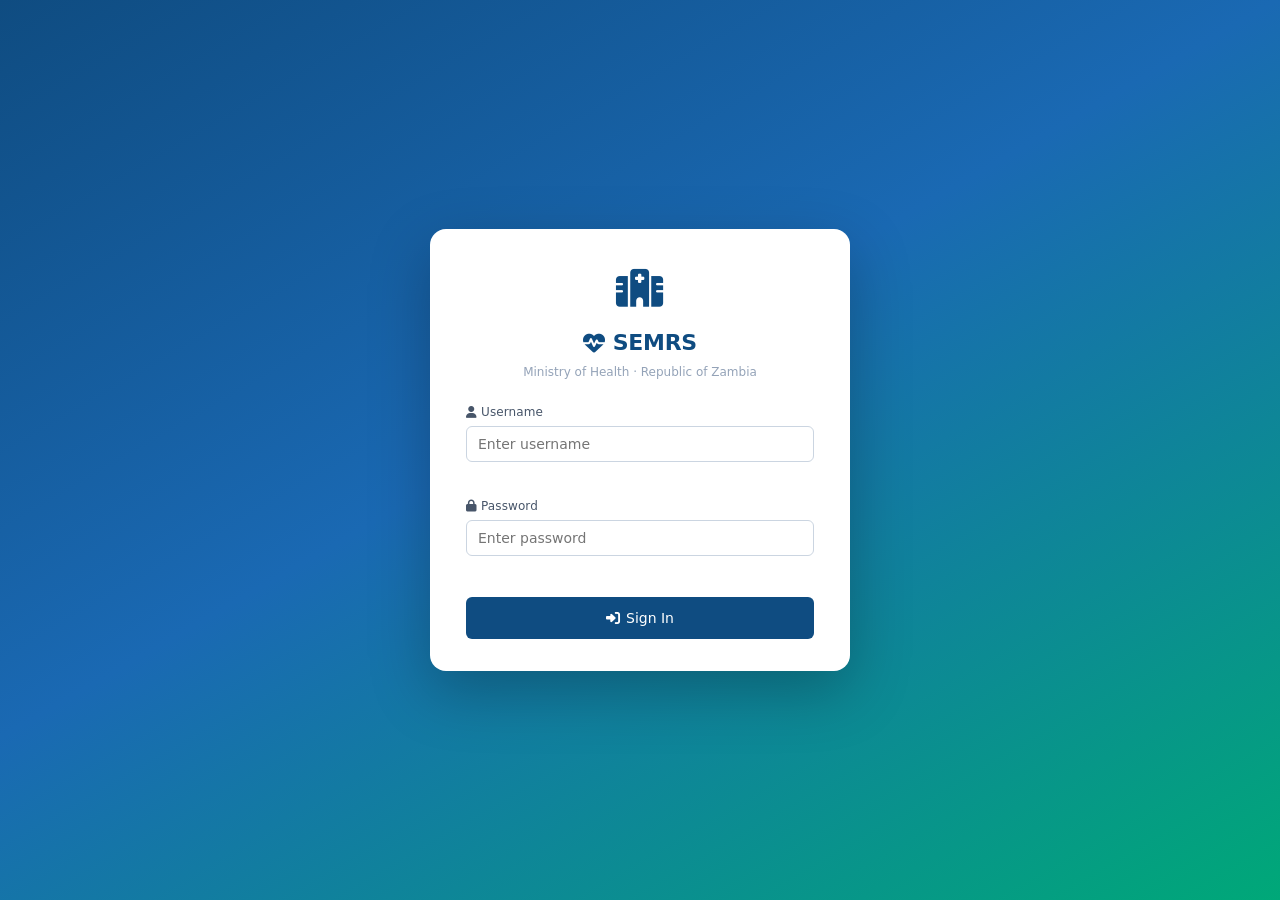
==== commit 524d5e2b: "index styles fixed" ====
--- a/static/index.html
+++ b/static/index.html
@@ -93,11 +93,13 @@
   display: flex;
   align-items: center;
   justify-content: center;
-  min-height: 100vh;
-  min-height: 100dvh; /* dynamic viewport on mobile — avoids browser chrome overlap */
+  width: 100vw;
+  height: 100vh;
+  height: 100dvh;
   background: linear-gradient(150deg, #0f4c81 0%, #1a69b3 45%, #00a878 100%);
   padding: 16px;
   overflow-y: auto;
+  box-sizing: border-box;
 }
 .login-card {
   background: white;
@@ -106,6 +108,7 @@
   width: 100%;
   max-width: 420px;
   box-shadow: 0 20px 60px rgba(0,0,0,.25);
+  box-sizing: border-box;
 }
 .login-logo { text-align: center; margin-bottom: 22px }
 .login-logo .cross { font-size: 38px; margin-bottom: 8px; display: block }
@@ -118,16 +121,12 @@
 /* Responsive login */
 @media (max-width: 480px) {
   #login-screen {
-    padding: 16px 12px;
+    padding: max(16px, env(safe-area-inset-top, 16px)) 12px max(16px, env(safe-area-inset-bottom, 16px));
     align-items: center;
-    padding-top: max(16px, env(safe-area-inset-top, 16px));
-    padding-bottom: max(16px, env(safe-area-inset-bottom, 16px));
   }
   .login-card {
     padding: 24px 20px;
     border-radius: 14px;
-    max-height: none;
-    margin: auto;
   }
   .login-logo { margin-bottom: 18px }
   .login-logo .cross { font-size: 32px }
@@ -690,13 +689,18 @@
     headers: { 'Content-Type': 'application/json', 'Authorization': `Bearer ${t}`, ...(opts.headers || {}) },
   });
 
-  let res = await doFetch(token);
+  let res;
+  try {
+    res = await doFetch(token);
+  } catch {
+    return null; // network error / backend unreachable
+  }
 
   // Try a silent refresh on 401 before giving up
   if (res.status === 401 && refreshToken) {
     await _silentRefresh();
     if (!token) return null;
-    res = await doFetch(token);
+    try { res = await doFetch(token); } catch { return null; }
     if (res.status === 401) { logout(); return null; }
   } else if (res.status === 401) {
     logout(); return null;
@@ -891,7 +895,30 @@
 /* ── dashboard router ── */
 async function renderDashboard() {
   const d = await api('/api/dashboard');
-  if (!d) return;
+  if (!d) {
+    const pc = document.getElementById('page-content');
+    if (pc) pc.innerHTML = `
+      <div style="display:flex;flex-direction:column;align-items:center;justify-content:center;
+                  min-height:60vh;gap:16px;text-align:center;padding:24px">
+        <div style="width:56px;height:56px;border-radius:14px;background:var(--primary-ghost);
+                    display:flex;align-items:center;justify-content:center;font-size:24px;color:var(--primary)">
+          <i class="fa-solid fa-plug-circle-exclamation"></i>
+        </div>
+        <div>
+          <div style="font-size:16px;font-weight:600;color:var(--text);margin-bottom:6px">
+            Could not load dashboard
+          </div>
+          <div style="font-size:13px;color:var(--text3);max-width:340px;line-height:1.6">
+            The server didn't respond. If you're on the free plan, it may be waking up — 
+            wait a few seconds and try again.
+          </div>
+        </div>
+        <button class="btn btn-primary" onclick="navigate('dashboard')">
+          <i class="fa-solid fa-rotate-right"></i> Retry
+        </button>
+      </div>`;
+    return;
+  }
   if (d.role === 'doctor') return renderDoctorDashboard(d);
   if (d.role === 'nurse')  return renderNurseDashboard(d);
   return renderAdminDashboard(d);
--- a/static/css/app.css
+++ b/static/css/app.css
@@ -1231,3 +1231,19 @@
   .ai-send-btn { width: 42px; height: 42px; border-radius: 10px; font-size: 15px; }
   .ai-tabs { max-width: 100%; }
 }
+
+/* ── Login screen — overrides app-shell body flex layout ── */
+#login-screen {
+  position: fixed;
+  inset: 0;
+  display: flex;
+  align-items: center;
+  justify-content: center;
+  width: 100vw;
+  height: 100vh;
+  background: linear-gradient(150deg, #0f4c81 0%, #1a69b3 45%, #00a878 100%);
+  padding: 16px;
+  overflow-y: auto;
+  box-sizing: border-box;
+  z-index: 9999;
+}
--- a/static/css/app.css
+++ b/static/css/app.css
@@ -1231,3 +1231,19 @@
   .ai-send-btn { width: 42px; height: 42px; border-radius: 10px; font-size: 15px; }
   .ai-tabs { max-width: 100%; }
 }
+
+/* ── Login screen — overrides app-shell body flex layout ── */
+#login-screen {
+  position: fixed;
+  inset: 0;
+  display: flex;
+  align-items: center;
+  justify-content: center;
+  width: 100vw;
+  height: 100vh;
+  background: linear-gradient(150deg, #0f4c81 0%, #1a69b3 45%, #00a878 100%);
+  padding: 16px;
+  overflow-y: auto;
+  box-sizing: border-box;
+  z-index: 9999;
+}
